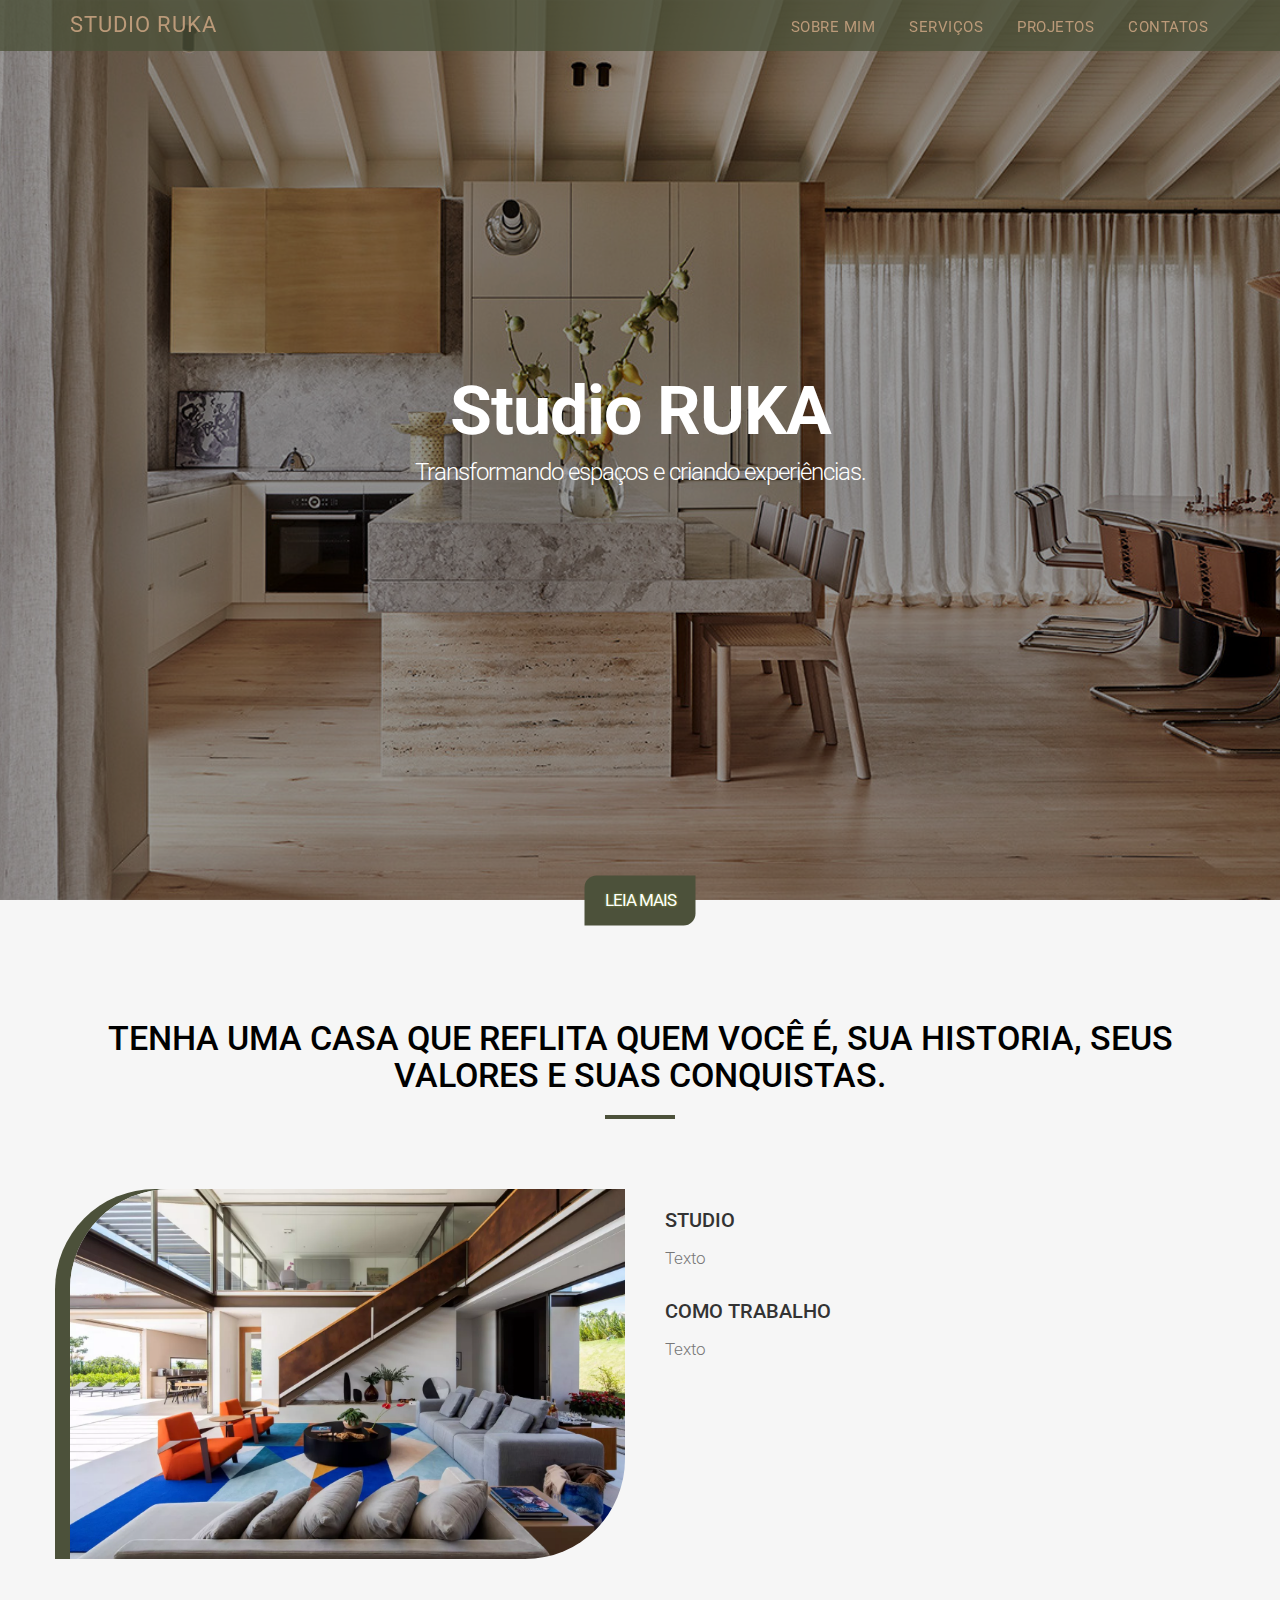
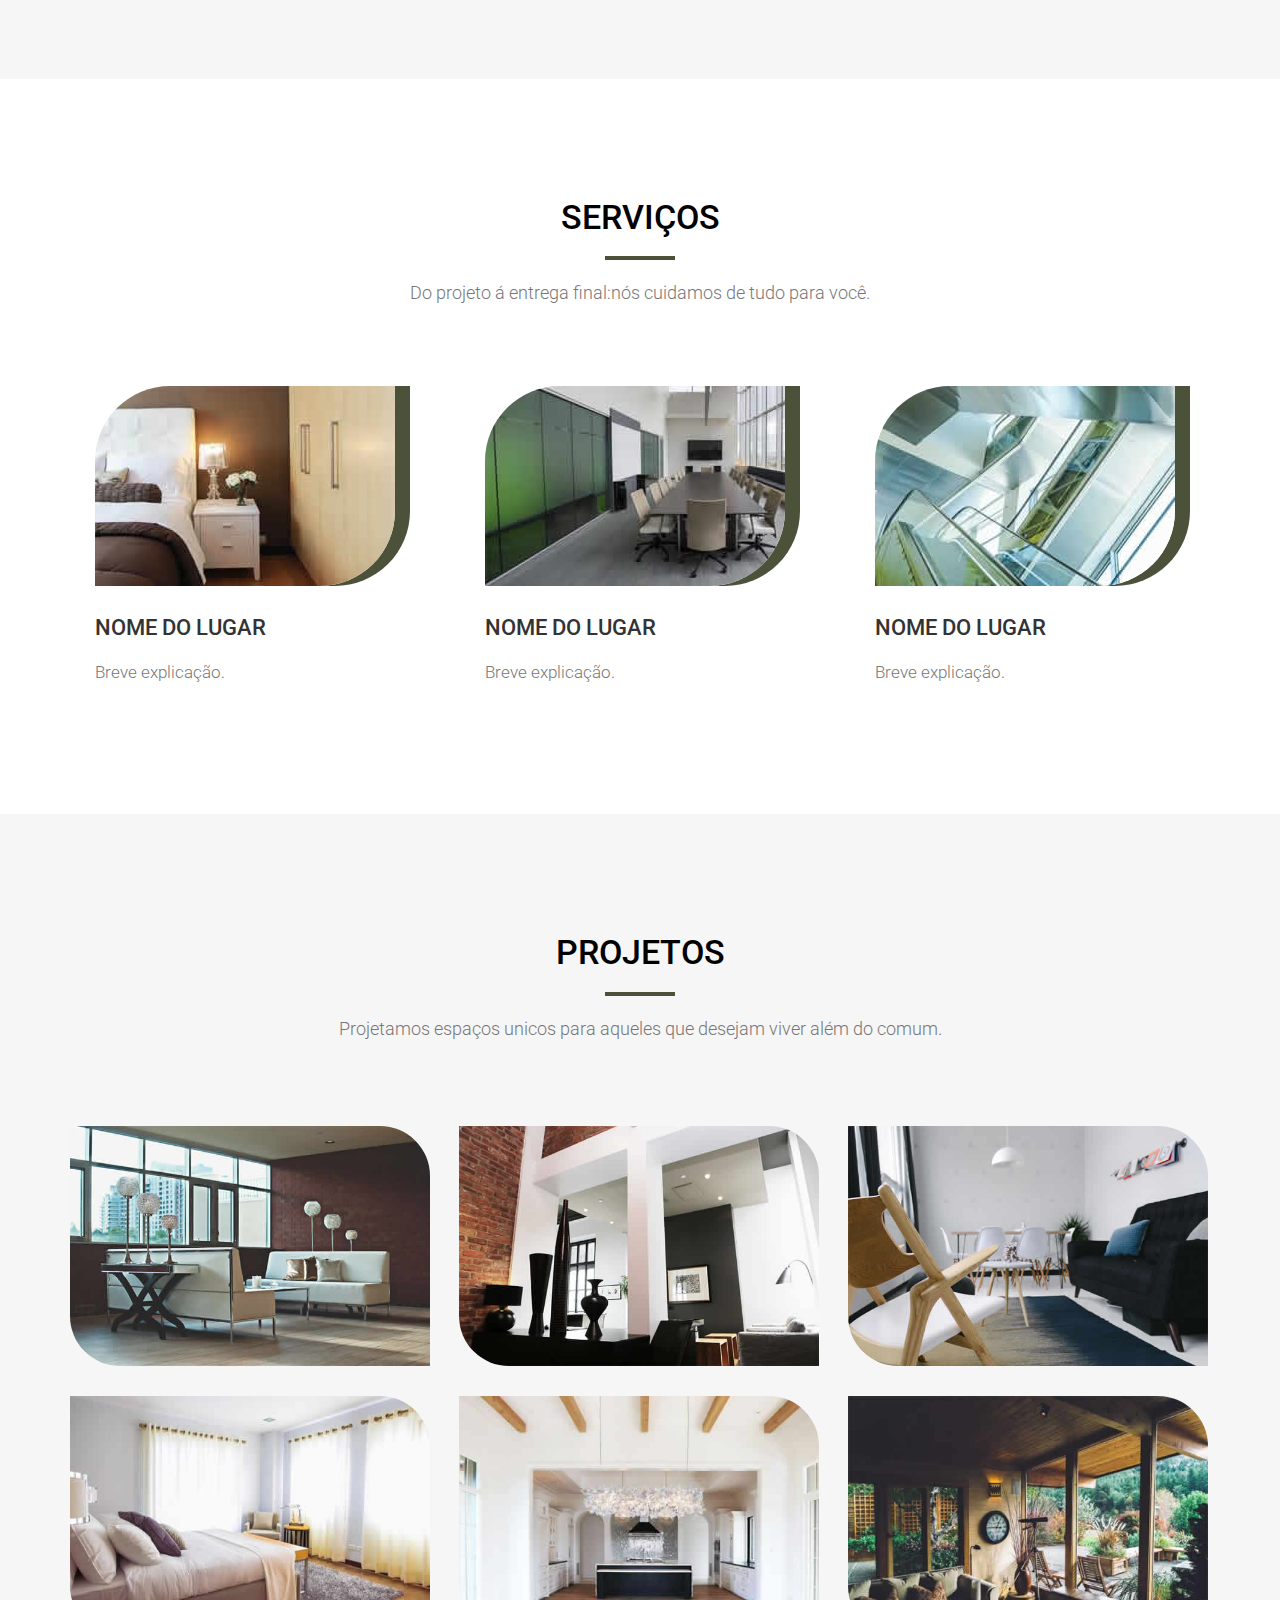
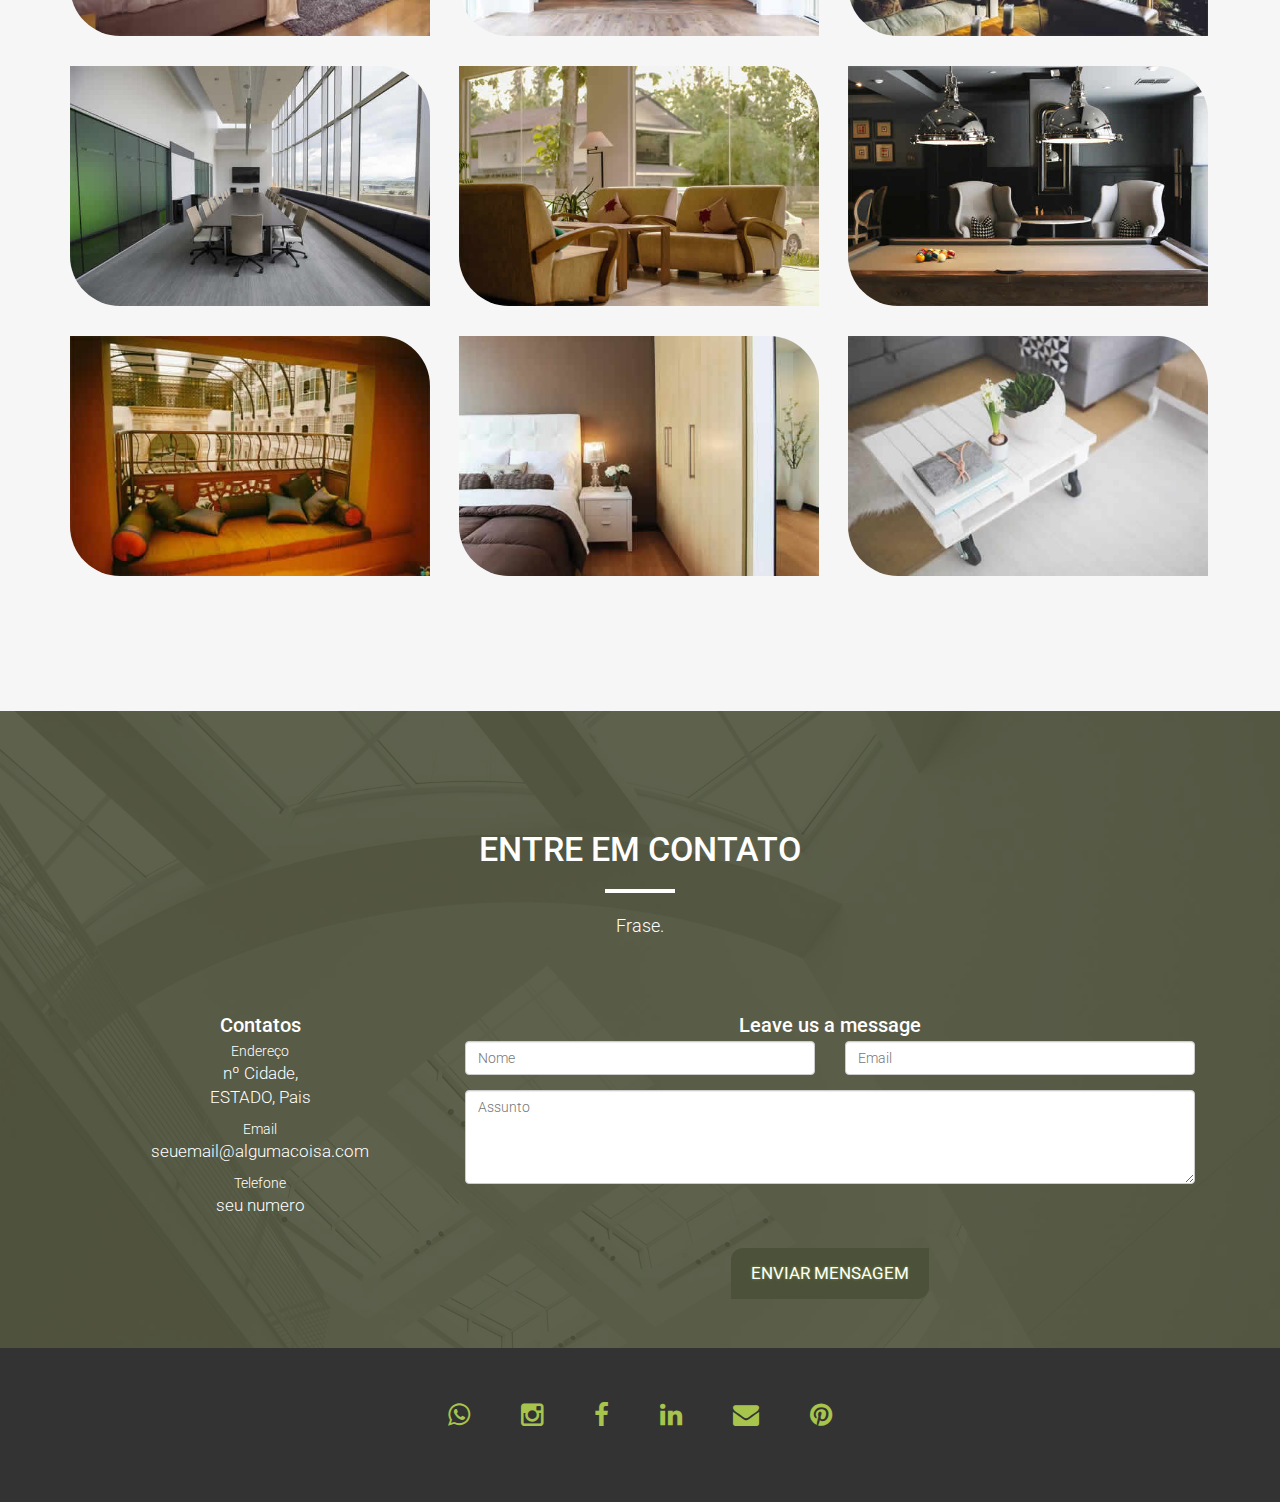
==== index.html @ 588481ca "FIX - Mais texto" ====
<!DOCTYPE html>
<html lang="en">

<head>
	<meta charset="utf-8">
	<meta name="viewport" content="width=device-width, initial-scale=1">
	<title>Studio RUKA</title>
	<meta name="description" content="">
	<meta name="author" content="">

	<!-- Favicons
    ================================================== -->
	<link rel="shortcut icon" href="img/favicon.ico" type="image/x-icon">
	<link rel="apple-touch-icon" href="img/apple-touch-icon.png">
	<link rel="apple-touch-icon" sizes="72x72" href="img/apple-touch-icon-72x72.png">
	<link rel="apple-touch-icon" sizes="114x114" href="img/apple-touch-icon-114x114.png">

	<!-- Bootstrap -->
	<link rel="stylesheet" type="text/css" href="css/bootstrap.css">
	<link rel="stylesheet" type="text/css" href="fonts/font-awesome/css/font-awesome.css">

	<!-- Stylesheet
    ================================================== -->
	<link rel="stylesheet" type="text/css" href="css/style.css">
	<link rel="stylesheet" type="text/css" href="css/nivo-lightbox/nivo-lightbox.css">
	<link rel="stylesheet" type="text/css" href="css/nivo-lightbox/default.css">
	<link href="https://fonts.googleapis.com/css?family=Roboto:300,400,500,700,900" rel="stylesheet">

	<!-- HTML5 shim and Respond.js for IE8 support of HTML5 elements and media queries -->
	<!-- WARNING: Respond.js doesn't work if you view the page via file:// -->
	<!--[if lt IE 9]>
      <script src="https://oss.maxcdn.com/html5shiv/3.7.2/html5shiv.min.js"></script>
      <script src="https://oss.maxcdn.com/respond/1.4.2/respond.min.js"></script>
    <![endif]-->
</head>

<body id="page-top" data-spy="scroll" data-target=".navbar-fixed-top">
	<nav id="menu" class="navbar navbar-default navbar-fixed-top">
		<div class="container">
			<div class="navbar-header">
				<button type="button" class="navbar-toggle collapsed" data-toggle="collapse"
					data-target="#bs-example-navbar-collapse-1"> <span class="sr-only">Toggle navigation</span> <span
						class="icon-bar"></span> <span class="icon-bar"></span> <span class="icon-bar"></span> </button>
				<a class="navbar-brand page-scroll" href="#page-top">Studio RUKA</a>
			</div>
			<div class="collapse navbar-collapse" id="bs-example-navbar-collapse-1">
				<ul class="nav navbar-nav navbar-right">
					<li><a href="#about" class="page-scroll">Sobre mim</a></li>
					<li><a href="#services" class="page-scroll">Serviços</a></li>
					<li><a href="#portfolio" class="page-scroll">Projetos</a></li>
					<li><a href="#team" class="page-scroll">Contatos</a></li>
				</ul>
			</div>
		</div>
	</nav>

	<a href="#" class="back-to-top" id="backToTop">
		<i class="fa fa-arrow-up"></i> <!-- Ícone da seta -->
	</a>

	<!-- Header -->
	<header id="header">
		<div class="intro">
			<div class="overlay">
				<div class="container">
					<div class="row">
						<div class="intro-text">
							<h1><strong>Studio RUKA</strong>
								<p>Transformando espaços e criando experiências.</p>
								<a href="#about" class="btn btn-custom btn-lg page-scroll">Leia mais</a>
						</div>
					</div>
				</div>
			</div>
		</div>
	</header>
	<!-- About Section -->
	<div id="about">
		<div class="container">
			<div class="section-title text-center center">
				<h2>Tenha uma casa que reflita quem você é,
					sua historia, seus valores e suas conquistas.
				</h2>
				<hr>
			</div>
			<div class="row">
				<div class="col-xs-12 col-md-6 text-center"> <img src="img/about.jpg" class="img-responsive" alt="">
				</div>
				<div class="col-xs-12 col-md-6">
					<div class="about-text">
						<h3>Studio</h3>
						<p>Texto</p>
						<h3>Como trabalho</h3>
						<p>Texto</p>
					</div>
				</div>
			</div>
		</div>
	</div>
	<!-- Services Section -->
	<div id="services">
		<div class="container">
			<div class="col-md-10 col-md-offset-1 section-title text-center">
				<h2>Serviços</h2>
				<hr>
				<p>Do projeto á entrega final:nós cuidamos de tudo para você.</p>
			</div>
			<div class="row">
				<div class="col-xs-12 col-sm-4 service"> <img src="img/residential-design.jpg" class="img-responsive"
						alt="Project Title">
					<h3>Nome do Lugar</h3>
					<p>Breve explicação.</p>
				</div>
				<div class="col-xs-12 col-sm-4 service"> <img src="img/office-design.jpg" class="img-responsive"
						alt="Project Title">
					<h3>Nome do Lugar</h3>
					<p>Breve explicação.</p>
				</div>
				<div class="col-xs-12 col-sm-4 service"> <img src="img/commercial-design.jpg" class="img-responsive"
						alt="Project Title">
					<h3>Nome do Lugar</h3>
					<p>Breve explicação.</p>
				</div>
			</div>
		</div>
	</div>
	<!-- Portfolio Section -->
	<div id="portfolio">
		<div class="container">
			<div class="section-title text-center center">
				<h2>Projetos</h2>
				<hr>
				<p>Projetamos espaços unicos para aqueles que desejam viver além do comum.</p>
			</div>
			<div class="row">
				<div class="portfolio-items">
					<div class="col-sm-6 col-md-4 col-lg-4 residential">
						<div class="portfolio-item">
							<div class="hover-bg"> <a href="img/portfolio/01-large.jpg" title="Projeto Title"
									data-lightbox-gallery="gallery1">
									<div class="hover-text">
										<h4>Projeto Nome</h4>
									</div>
									<img src="img/portfolio/01-small.jpg" class="img-responsive" alt="Projeto Title">
								</a> </div>
						</div>
					</div>
					<div class="col-sm-6 col-md-4 col-lg-4 commercial">
						<div class="portfolio-item">
							<div class="hover-bg"> <a href="img/portfolio/02-large.jpg" title="Projeto Title"
									data-lightbox-gallery="gallery1">
									<div class="hover-text">
										<h4>Projeto Nome</h4>
									</div>
									<img src="img/portfolio/02-small.jpg" class="img-responsive" alt="Projeto Title">
								</a> </div>
						</div>
					</div>
					<div class="col-sm-6 col-md-4 col-lg-4 residential">
						<div class="portfolio-item">
							<div class="hover-bg"> <a href="img/portfolio/03-large.jpg" title="Projeto Title"
									data-lightbox-gallery="gallery1">
									<div class="hover-text">
										<h4>Projeto Nome</h4>
									</div>
									<img src="img/portfolio/03-small.jpg" class="img-responsive" alt="Projeto Title">
								</a> </div>
						</div>
					</div>
					<div class="col-sm-6 col-md-4 col-lg-4 residential">
						<div class="portfolio-item">
							<div class="hover-bg"> <a href="img/portfolio/04-large.jpg" title="Projeto Title"
									data-lightbox-gallery="gallery1">
									<div class="hover-text">
										<h4>Projeto Nome</h4>
									</div>
									<img src="img/portfolio/04-small.jpg" class="img-responsive" alt="Projeto Title">
								</a> </div>
						</div>
					</div>
					<div class="col-sm-6 col-md-4 col-lg-4 commercial">
						<div class="portfolio-item">
							<div class="hover-bg"> <a href="img/portfolio/05-large.jpg" title="Projeto Title"
									data-lightbox-gallery="gallery1">
									<div class="hover-text">
										<h4>Projeto Nome</h4>
									</div>
									<img src="img/portfolio/05-small.jpg" class="img-responsive" alt="Projeto Title">
								</a> </div>
						</div>
					</div>
					<div class="col-sm-6 col-md-4 col-lg-4 office">
						<div class="portfolio-item">
							<div class="hover-bg"> <a href="img/portfolio/06-large.jpg" title="Projeto Title"
									data-lightbox-gallery="gallery1">
									<div class="hover-text">
										<h4>Projeto Nome</h4>
									</div>
									<img src="img/portfolio/06-small.jpg" class="img-responsive" alt="Projeto Title">
								</a> </div>
						</div>
					</div>
					<div class="col-sm-6 col-md-4 col-lg-4 office">
						<div class="portfolio-item">
							<div class="hover-bg"> <a href="img/portfolio/07-large.jpg" title="Projeto Title"
									data-lightbox-gallery="gallery1">
									<div class="hover-text">
										<h4>Projeto Nome</h4>
									</div>
									<img src="img/portfolio/07-small.jpg" class="img-responsive" alt="Projeto Title">
								</a> </div>
						</div>
					</div>
					<div class="col-sm-6 col-md-4 col-lg-4 residential">
						<div class="portfolio-item">
							<div class="hover-bg"> <a href="img/portfolio/08-large.jpg" title="Projeto Title"
									data-lightbox-gallery="gallery1">
									<div class="hover-text">
										<h4>Projeto Nome</h4>
									</div>
									<img src="img/portfolio/08-small.jpg" class="img-responsive" alt="Projeto Title">
								</a> </div>
						</div>
					</div>
					<div class="col-sm-6 col-md-4 col-lg-4 commercial">
						<div class="portfolio-item">
							<div class="hover-bg"> <a href="img/portfolio/09-large.jpg" title="Projeto Title"
									data-lightbox-gallery="gallery1">
									<div class="hover-text">
										<h4>Projeto Nome</h4>
									</div>
									<img src="img/portfolio/09-small.jpg" class="img-responsive" alt="Projeto Title">
								</a> </div>
						</div>
					</div>
					<div class="col-sm-6 col-md-4 col-lg-4 office">
						<div class="portfolio-item">
							<div class="hover-bg"> <a href="img/portfolio/10-large.jpg" title="Projeto Title"
									data-lightbox-gallery="gallery1">
									<div class="hover-text">
										<h4>Projeto Nome</h4>
									</div>
									<img src="img/portfolio/10-small.jpg" class="img-responsive" alt="Projeto Title">
								</a> </div>
						</div>
					</div>
					<div class="col-sm-6 col-md-4 col-lg-4 office">
						<div class="portfolio-item">
							<div class="hover-bg"> <a href="img/portfolio/11-large.jpg" title="Projeto Title"
									data-lightbox-gallery="gallery1">
									<div class="hover-text">
										<h4>Projeto Nome</h4>
									</div>
									<img src="img/portfolio/11-small.jpg" class="img-responsive" alt="Projeto Title">
								</a> </div>
						</div>
					</div>
					<div class="col-sm-6 col-md-4 col-lg-4 residential">
						<div class="portfolio-item">
							<div class="hover-bg"> <a href="img/portfolio/12-large.jpg" title="Projeto Title"
									data-lightbox-gallery="gallery1">
									<div class="hover-text">
										<h4>Projeto Nome</h4>
									</div>
									<img src="img/portfolio/12-small.jpg" class="img-responsive" alt="Projeto Title">
								</a> </div>
						</div>
					</div>
				</div>
			</div>
		</div>
	</div>

	<!-- Contatos -->
	<div id="team" class="text-center">
		<div class="overlay">
			<div class="container">
				<div class="section-title text-center">
					<h2>Entre em Contato</h2>
					<hr>
					<p>Frase.</p>
				</div>
				<div class="col-md-4">
					<h3>Contatos</h3>
					<div class="contact-item"> <span>Endereço</span>
						<p>nº Cidade,<br>
							ESTADO, Pais</p>
					</div>
					<div class="contact-item"> <span>Email</span>
						<p>seuemail@algumacoisa.com</p>
					</div>
					<div class="contact-item"> <span>Telefone</span>
						<p> seu numero </p>
					</div>
				</div>
				<div class="col-md-8">
					<h3>Leave us a message</h3>
					<form name="sentMessage" id="contactForm" novalidate>
						<div class="row">
							<div class="col-md-6">
								<div class="form-group">
									<input type="text" id="name" class="form-control" placeholder="Nome"
										required="required">
									<p class="help-block text-danger"></p>
								</div>
							</div>
							<div class="col-md-6">
								<div class="form-group">
									<input type="email" id="email" class="form-control" placeholder="Email"
										required="required">
									<p class="help-block text-danger"></p>
								</div>
							</div>
						</div>
						<div class="form-group">
							<textarea name="message" id="message" class="form-control" rows="4" placeholder="Assunto"
								required></textarea>
							<p class="help-block text-danger"></p>
						</div>
						<div id="success"></div>
						<button type="submit" class="btn btn-custom2 btn-lg">Enviar Mensagem</button>
					</form>
				</div>
			</div>
		</div>
	</div>
	<div id="footer">
		<div class="container text-center">
			<div class="social">
				<ul>
					<li><a href="#"><i class="fa fa-whatsapp"></i></a></li>
					<li><a href="#"><i class="fa fa-instagram"></i></a></li>
					<li><a href="#"><i class="fa fa-facebook"></i></a></li>
					<li><a href="#"><i class="fa fa-linkedin"></i></a></li>
					<li><a href="#"><i class="fa fa-envelope"></i></a></li>
					<li><a href="#"><i class="fa fa-pinterest"></i></a></li>
				</ul>
			</div>
		</div>
	</div>
	<script type="text/javascript" src="js/jquery.1.11.1.js"></script>
	<script type="text/javascript" src="js/bootstrap.js"></script>
	<script type="text/javascript" src="js/SmoothScroll.js"></script>
	<script type="text/javascript" src="js/nivo-lightbox.js"></script>
	<script type="text/javascript" src="js/jquery.isotope.js"></script>
	<script type="text/javascript" src="js/jqBootstrapValidation.js"></script>
	<script type="text/javascript" src="js/contact_me.js"></script>
	<script type="text/javascript" src="js/main.js"></script>
</body>

</html>
---- css/style.css ----
body,
html {
	font-family: 'Roboto', sans-serif;
	text-rendering: optimizeLegibility !important;
	-webkit-font-smoothing: antialiased !important;
	color: #777;
	font-weight: 300;
	width: 100% !important;
	height: 100% !important;
}

h2 {
	margin: 0 0 20px 0;
	font-weight: 500;
	font-size: 34px;
	color: #000000;
	text-transform: uppercase;
}

h3 {
	font-size: 22px;
	font-weight: 500;
	color: #333;
}

h4 {
	font-size: 24px;
	text-transform: uppercase;
	font-weight: 400;
	color: #333;
}

h5 {
	text-transform: uppercase;
	font-weight: 700;
	line-height: 20px;
}

p {
	font-size: 17px;
}

p.intro {
	margin: 12px 0 0;
	line-height: 24px;
}

a {
	color: #333;
	font-weight: 400;
}

a:hover,
a:focus {
	text-decoration: none;
	color: #222;
}

ul,
ol {
	list-style: none;
}

.clearfix:after {
	visibility: hidden;
	display: block;
	font-size: 0;
	content: " ";
	clear: both;
	height: 0;
}

.clearfix {
	display: inline-block;
}

* html .clearfix {
	height: 1%;
}

.clearfix {
	display: block;
}

ul,
ol {
	padding: 0;
	webkit-padding: 0;
	moz-padding: 0;
}

hr {
	height: 4px;
	width: 70px;
	text-align: center;
	position: relative;
	background: #4c513a;
	margin: 0 auto;
	margin-bottom: 20px;
	border: 0;
}

/* Seta de voltar para inicio */
/* Estilo */
.back-to-top {
	position: fixed;
	bottom: 20px;
	right: 20px;
	display: none;
	background-color: #4c513a;
	color: white;
	padding: 10px;
	border-radius: 50%;
	text-align: center;
	font-size: 24px;
	cursor: pointer;
	box-shadow: 0 4px 6px rgba(0, 0, 0, 0.1);
	z-index: 9999;
}

/* Exibir a cor */
.back-to-top:hover {
	background-color: #94ae44;
}

/* Exibir quando o usuário rolar a página */
.back-to-top.show {
	display: block;
}

/* Menu */
#menu {
	background-color: #fff;
	z-index: 1000;
}

#menu.navbar-default {
	background-color: rgba(76, 81, 58, 0.8);
	border-color: rgba(231, 231, 231, 0);
}

#menu a.navbar-brand {
	font-size: 22px;
	color: #bb9a79;
	font-weight: 400;
	text-transform: uppercase;
	letter-spacing: 1px;
}

#menu.navbar-default .navbar-nav>li>a {
	text-transform: uppercase;
	color: #bb9a79;
	font-weight: 400;
	font-size: 15px;
	padding: 5px 0;
	border: 2px solid transparent;
	letter-spacing: 0.5px;
	margin: 10px 15px 0 15px;
}

#menu.navbar-default .navbar-nav>li>a:hover {
	color: #f5ecdb;
}

/* Barra quando está fora do menu */
.on {
	background-color: rgba(76, 81, 58, 0.8) !important;
	padding: 0 !important;
	padding: 10px 0 !important;
}

.navbar-default .navbar-nav>.active>a,
.navbar-default .navbar-nav>.active>a:hover,
.navbar-default .navbar-nav>.active>a:focus {
	color: #eee !important;
	background-color: transparent;
}

.navbar-toggle {
	border-radius: 0;
}

.navbar-default .navbar-toggle:hover,
.navbar-default .navbar-toggle:focus {
	background-color: #a7c44c;
	border-color: #a7c44c;
}

.navbar-default .navbar-toggle:hover>.icon-bar {
	background-color: #FFF;
}

.section-title {
	margin-bottom: 70px;
}

.section-title p {
	font-size: 18px;
}

/* Botões */
/* Estilo / Posição */
.btn-custom {
	text-transform: uppercase;
	color: #fff;
	text-shadow: 0 0 3px #859c3c;
	background-color: #4c513a;
	border: 0;
	padding: 14px 20px;
	margin: 0;
	font-size: 17px;
	border-radius: 12px 0 12px 0;
	transition: all 0.5s;
	position: absolute;
	bottom: -400px;
	left: 50%;
	transform: translateX(-50%);
}

/* Crescer ao passar mouse em cima */
.btn-custom:hover,
.btn-custom:focus,
.btn-custom.focus,
.btn-custom:active,
.btn-custom.active {
	color: rgba(255, 255, 255, 0.8);
	background-color: #94ae44;
	transform: translateX(-50%) scale(1.1);
}

@media (max-width: 768px) {
    .btn-custom {
        position: fixed; /* Muda de absolute para fixed */
        bottom: -120px; /* Ajuste para ficar acima do rodapé ou do header */
        left: 50%;
        transform: translateX(-50%);
        font-size: 14px; /* Tamanho da fonte menor em dispositivos móveis */
        padding: 12px 18px; /* Ajuste no padding */
    }
}

/* Estilo / Posição */
.btn-custom2 {
	text-transform: uppercase;
	color: #fff;
	text-shadow: 0 0 3px #859c3c;
	background-color: #4c513a;
	border: 0;
	padding: 14px 20px;
	margin: 0;
	font-size: 17px;
	border-radius: 12px 0 12px 0;
	transition: all 0.5s;
	position: absolute;
	left: 50%;
	bottom: -100px;
	transform: translateX(-50%);
}

/* Crescer ao passar mouse em cima */
.btn-custom2:hover,
.btn-custom2:focus,
.btn-custom2.focus,
.btn-custom2:active,
.btn-custom2.active {
	color: #859c3c;
	background-color: #ffff;
	transform: translateX(-50%) scale(1.1);
}

.btn:active,
.btn.active {
	background-image: none;
	outline: 0;
	-webkit-box-shadow: none;
	box-shadow: none;
}

a:focus,
.btn:focus,
.btn:active:focus,
.btn.active:focus,
.btn.focus,
.btn:active.focus,
.btn.active.focus {
	outline: none;
	outline-offset: none;
}

/* Header Section */
.intro {
	display: table;
	width: 100%;
	height: 100vh;
	padding: 0;
	background: url(../img/intro-bg.jpg) no-repeat center bottom;
	background-color: #e5e5e5;
	-webkit-background-size: cover;
	-moz-background-size: cover;
	background-size: cover;
	-o-background-size: cover;
	position: relative;
}

.intro .overlay {
	background: rgba(0, 0, 0, 0.40);
	position: absolute;
	top: 0;
	left: 0;
	width: 100%;
	height: 100%;
}

.intro-text {
	display: flex;
	flex-direction: column;
	justify-content: center;
	align-items: center;
	text-align: center;
	position: absolute;
	top: 50%;
	left: 50%;
	transform: translate(-50%, -50%);
	width: 100%;
}

.intro h1 {
	color: #fff;
	font-size: 68px;
	font-weight: 400;
	margin: 0;
	letter-spacing: -1px;
}

.intro span {
	color: #4c513a;
	font-weight: 600;
}

.intro p {
	color: #fff;
	font-size: 24px;
	font-weight: 300;
	margin-top: 10px;
	margin-bottom: 40px;
}

/* Sobre Mim */
#about {
	padding: 120px 0;
	background: #f6f6f6;
}

#about h3 {
	font-size: 20px;
	text-transform: uppercase;
}

#about .about-text {
	margin-left: 10px;
	margin-top: 20px;
}

#about img {
	display: inline-block;
	border-radius: 100px 0 100px 0;
	box-shadow: -15px 0 #4c513a;
}

#about p {
	line-height: 24px;
	margin: 15px 0 30px;
}

/* Serviços */
#services {
	padding: 120px 0;
}

#services .service {
	padding-left: 40px;
}

#services img {
	width: 300px;
	border-radius: 75px 0 75px 0;
	box-shadow: 15px 0 #4c513a;
}

#services h3 {
	padding: 10px 0;
	text-transform: uppercase;
}

/* Portifolio */
#portfolio {
	padding: 120px 0;
	background: #f6f6f6;
}

.categories {
	padding-bottom: 40px;
	text-align: center;
}

ul.cat li {
	display: inline-block;
}

ol.type li {
	display: inline-block;
	margin-left: 20px;
}

ol.type li a {
	color: #a7c44c;
	font-weight: 400;
	font-size: 15px;
	padding: 10px 20px;
	border: 2px solid #a7c44c;
	border-radius: 10px 0 10px 0;
	text-transform: uppercase;
	letter-spacing: 0.5px;
}

ol.type li a.active {
	background: #a7c44c;
	color: #fff;
}

ol.type li a:hover {
	background: #a7c44c;
	color: #fff;
}

.isotope-item {
	z-index: 2
}

.isotope-hidden.isotope-item {
	z-index: 1
}

.isotope,
.isotope .isotope-item {
	-webkit-transition-duration: 0.8s;
	-moz-transition-duration: 0.8s;
	transition-duration: 0.8s;
}

.isotope-item {
	margin-right: -1px;
	-webkit-backface-visibility: hidden;
	backface-visibility: hidden;
}

.isotope {
	-webkit-backface-visibility: hidden;
	backface-visibility: hidden;
	-webkit-transition-property: height, width;
	-moz-transition-property: height, width;
	transition-property: height, width;
}

.isotope .isotope-item {
	-webkit-backface-visibility: hidden;
	backface-visibility: hidden;
	-webkit-transition-property: -webkit-transform, opacity;
	-moz-transition-property: -moz-transform, opacity;
	transition-property: transform, opacity;
}

.portfolio-item {
	margin: 15px 0;
}

.portfolio-item .hover-bg {
	overflow: hidden;
	position: relative;
}

.portfolio-item img {
	border-radius: 0 50px 0 50px;
}

.hover-bg .hover-text {
	position: absolute;
	text-align: center;
	margin: 0 auto;
	color: #333;
	background: rgba(255, 255, 255, 0.75);
	padding: 30% 0 0 0;
	height: 100%;
	width: 100%;
	opacity: 0;
	transition: all 0.5s;
	border-radius: 0 50px 0 50px;
}

.hover-bg .hover-text>h4 {
	opacity: 0;
	color: #333;
	-webkit-transform: translateY(100%);
	transform: translateY(100%);
	transition: all 0.3s;
	font-size: 18px;
	font-weight: 400;
}

.hover-bg:hover .hover-text>h4 {
	opacity: 1;
	-webkit-backface-visibility: hidden;
	-webkit-transform: translateY(0);
	transform: translateY(0);
}

.hover-bg:hover .hover-text {
	opacity: 1;
}

/* Time */
#team {
	color: #fff;
	background: #a7c44c url(../img/team-bg.jpg) center top no-repeat;
	background-size: cover;
}

#team .overlay {
	padding: 120px 0;
	background: rgba(76, 81, 58, 0.9)
}

#team h2,
#team p {
	color: #fff;
}

#team hr {
	background: #fff;
}

#team h3 {
	color: #fff;
	font-weight: 500;
	font-size: 20px;
	margin: 5px 0;
}

#team .team-img {
	width: 200px;
	height: 200px;
	border-radius: 50px 0 50px 0;
	box-shadow: 15px 0 #96b044;
}

#team .thumbnail {
	background: transparent;
	border: 0;
}

#team .thumbnail .caption {
	padding-top: 10px;
}

#team .thumbnail .caption p {
	color: #fff;
}

/* Contatos */
#contact {
	padding: 120px 0 60px 0;
	background: #F6F6F6;
}

#contact form {
	padding: 30px 0;
}

#contact h3 {
	text-transform: uppercase;
	font-size: 20px;
	font-weight: 400;
	color: #555;
}

#contact .text-danger {
	color: #cc0033;
	text-align: left;
}

label {
	font-size: 12px;
	font-weight: 400;
	font-family: 'Open Sans', sans-serif;
	float: left;
}

#contact .form-control {
	display: block;
	width: 100%;
	padding: 6px 12px;
	font-size: 16px;
	line-height: 1.42857143;
	color: #444;
	background-color: #fff;
	background-image: none;
	border: 1px solid #ddd;
	border-radius: 0;
	-webkit-box-shadow: none;
	box-shadow: none;
	-webkit-transition: none;
	-o-transition: none;
	transition: none;
}

#contact .form-control:focus {
	border-color: #999;
	outline: 0;
	-webkit-box-shadow: transparent;
	box-shadow: transparent;
}

.form-control::-webkit-input-placeholder {
	color: #777;
}

.form-control:-moz-placeholder {
	color: #777;
}

.form-control::-moz-placeholder {
	color: #777;
}

.form-control:-ms-input-placeholder {
	color: #777;
}

#contact .contact-item {
	margin: 20px 0 40px 0;
}

#contact .contact-item span {
	font-weight: 400;
	color: #aaa;
	text-transform: uppercase;
	margin-bottom: 6px;
	display: inline-block;
}

#contact .contact-item p {
	font-size: 16px;
}

/* Redes Sociais */
#footer {
	background: #333;
	padding: 50px 0 20px 0;
}

#footer .social {
	margin-bottom: 50px;
}

#footer .social ul li {
	display: inline-block;
	margin: 0 20px;
}

#footer .social i.fa {
	font-size: 26px;
	padding: 4px;
	color: #a7c44c;
	transition: all 0.3s;
}

#footer .social i.fa:hover {
	color: #eee;
}

#footer p {
	font-size: 15px;
}

#footer a {
	color: #999;
}

#footer a:hover {
	color: #a7c44c;
}
---- css/nivo-lightbox/default.css ----
/*
 * Nivo Lightbox Default Theme v1.0
 * http://dev7studios.com/nivo-lightbox
 *
 * Copyright 2013, Dev7studios
 * Free to use and abuse under the MIT license.
 * http://www.opensource.org/licenses/mit-license.php
 */
 
 .nivo-lightbox-theme-default * {
    -webkit-box-sizing: initial !important;
    -moz-box-sizing: initial !important;
    box-sizing: initial !important;
 }
.nivo-lightbox-theme-default.nivo-lightbox-overlay { 
	background: #666;
	background: rgba(0,0,0,0.6); 
}
.nivo-lightbox-theme-default .nivo-lightbox-content.nivo-lightbox-loading { background: url(loading.gif) no-repeat 50% 50%; }

.nivo-lightbox-theme-default .nivo-lightbox-nav {
	top: 10%;
	width: 8%;
	height: 80%;
	text-indent: -9999px;
	background-repeat: no-repeat;
	background-position: 50% 50%;
	opacity: 0.5;
}
.nivo-lightbox-theme-default .nivo-lightbox-nav:hover { 
	opacity: 1; 
	background-color: transparent;
}
.nivo-lightbox-theme-default .nivo-lightbox-prev { 
	background-image: url(prev.png); 
	border-radius: 0 3px 3px 0;
}
.nivo-lightbox-theme-default .nivo-lightbox-next { 
	background-image: url(next.png); 
	border-radius: 3px 0 0 3px;
}

.nivo-lightbox-theme-default .nivo-lightbox-close {
	display: block;
	background: url(close.png) no-repeat 5px 5px;
	width: 16px;
	height: 16px;
	text-indent: -9999px;
	padding: 5px;
	opacity: 0.5;
}
.nivo-lightbox-theme-default .nivo-lightbox-close:hover { opacity: 1; }

.nivo-lightbox-theme-default .nivo-lightbox-title-wrap { bottom: -7%; }
.nivo-lightbox-theme-default .nivo-lightbox-title {
	font: 14px/20px 'Helvetica Neue', Helvetica, Arial, sans-serif;
	font-style: normal;
	font-weight: normal;
	background: #000;
	color: #fff;
	padding: 7px 15px;
	border-radius: 30px;
}

.nivo-lightbox-theme-default .nivo-lightbox-image img {
	background: #fff;
	-webkit-box-shadow: 0px 1px 1px rgba(0,0,0,0.4);
	   -moz-box-shadow: 0px 1px 1px rgba(0,0,0,0.4);
	        box-shadow: 0px 1px 1px rgba(0,0,0,0.4);
}
.nivo-lightbox-theme-default .nivo-lightbox-ajax,
.nivo-lightbox-theme-default .nivo-lightbox-inline {
	background: #fff;
	padding: 40px;
	-webkit-box-shadow: 0px 1px 1px rgba(0,0,0,0.4);
	   -moz-box-shadow: 0px 1px 1px rgba(0,0,0,0.4);
	        box-shadow: 0px 1px 1px rgba(0,0,0,0.4);
}

@media (-webkit-min-device-pixel-ratio: 1.3),
       (-o-min-device-pixel-ratio: 2.6/2),
       (min--moz-device-pixel-ratio: 1.3),
       (min-device-pixel-ratio: 1.3),
       (min-resolution: 1.3dppx) {

	.nivo-lightbox-theme-default .nivo-lightbox-content.nivo-lightbox-loading { 
		background-image: url(loading@2x.gif); 
		background-size: 32px 32px;
	}
	.nivo-lightbox-theme-default .nivo-lightbox-prev { 
		background-image: url(prev@2x.png); 
		background-size: 48px 48px;
	}
	.nivo-lightbox-theme-default .nivo-lightbox-next { 
		background-image: url(next@2x.png); 
		background-size: 48px 48px;
	}
	.nivo-lightbox-theme-default .nivo-lightbox-close { 
		background-image: url(close@2x.png); 
		background-size: 16px 16px;
	}
	
}
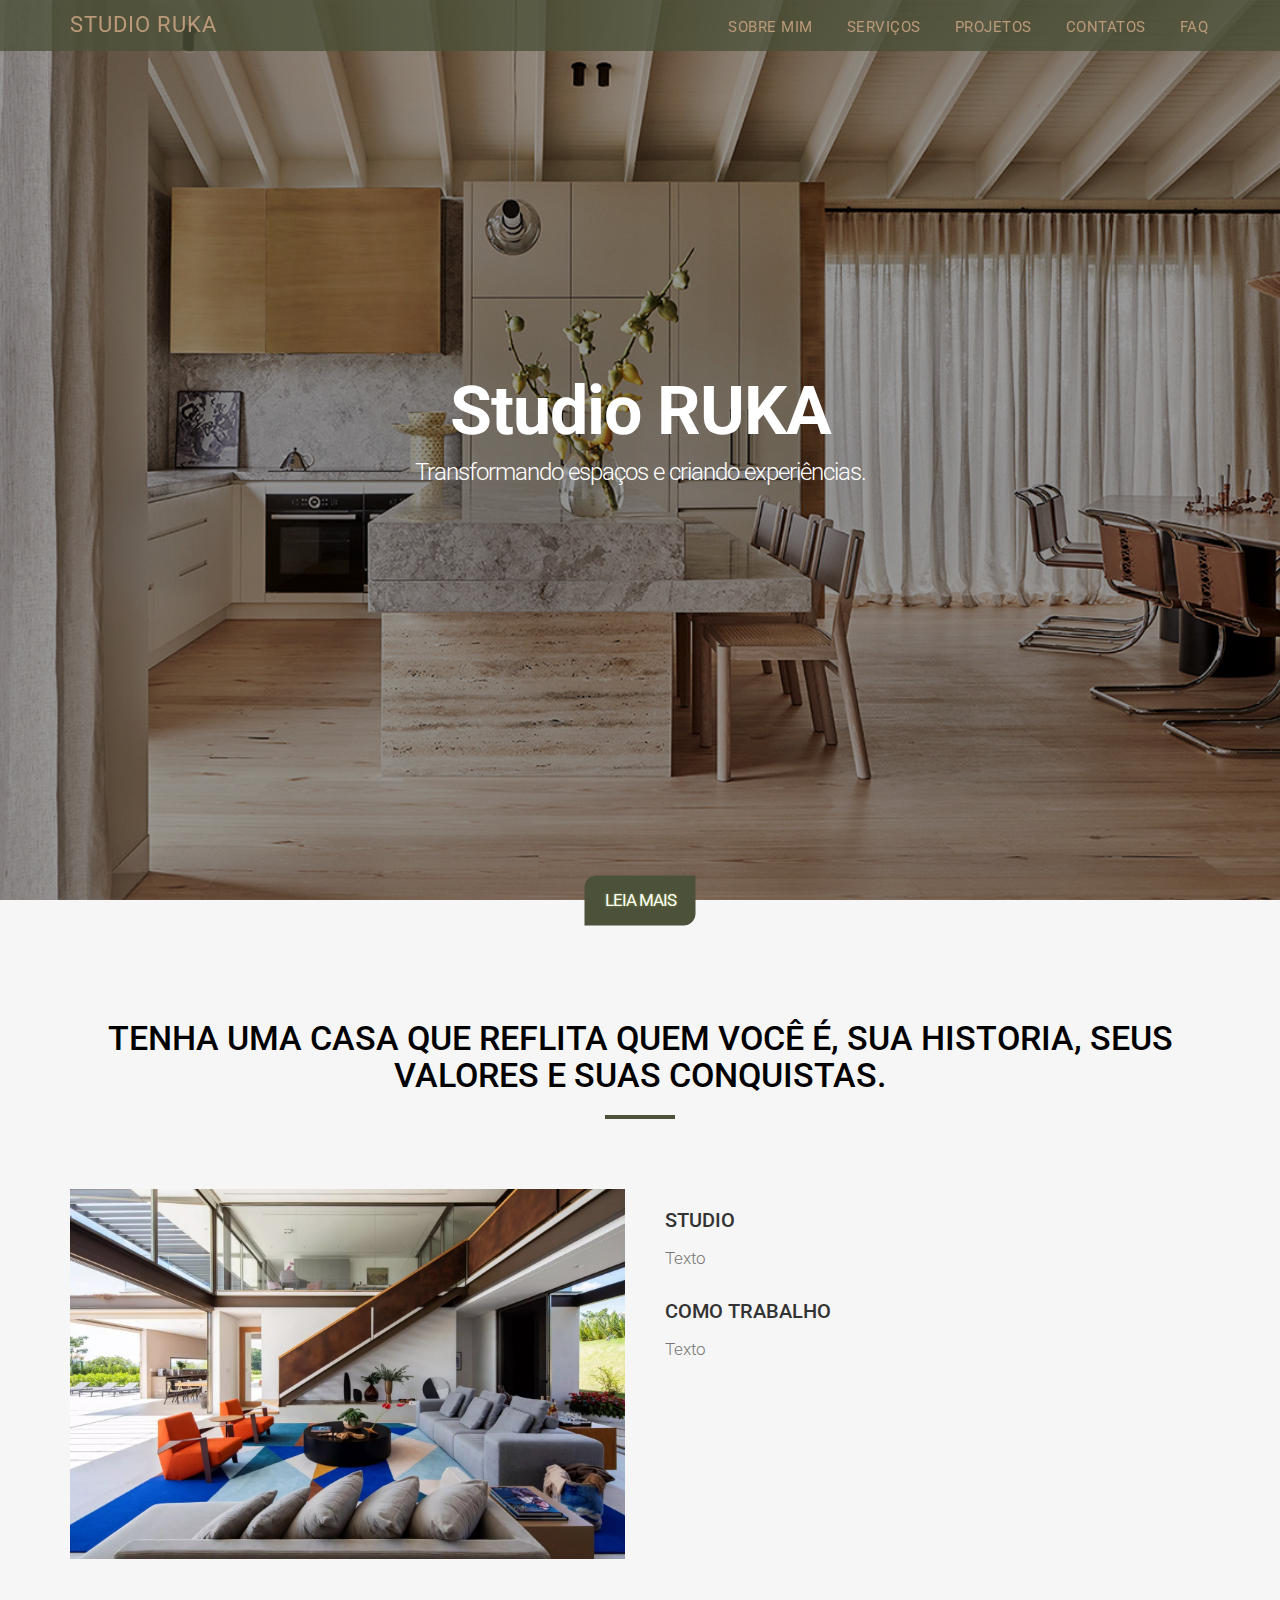
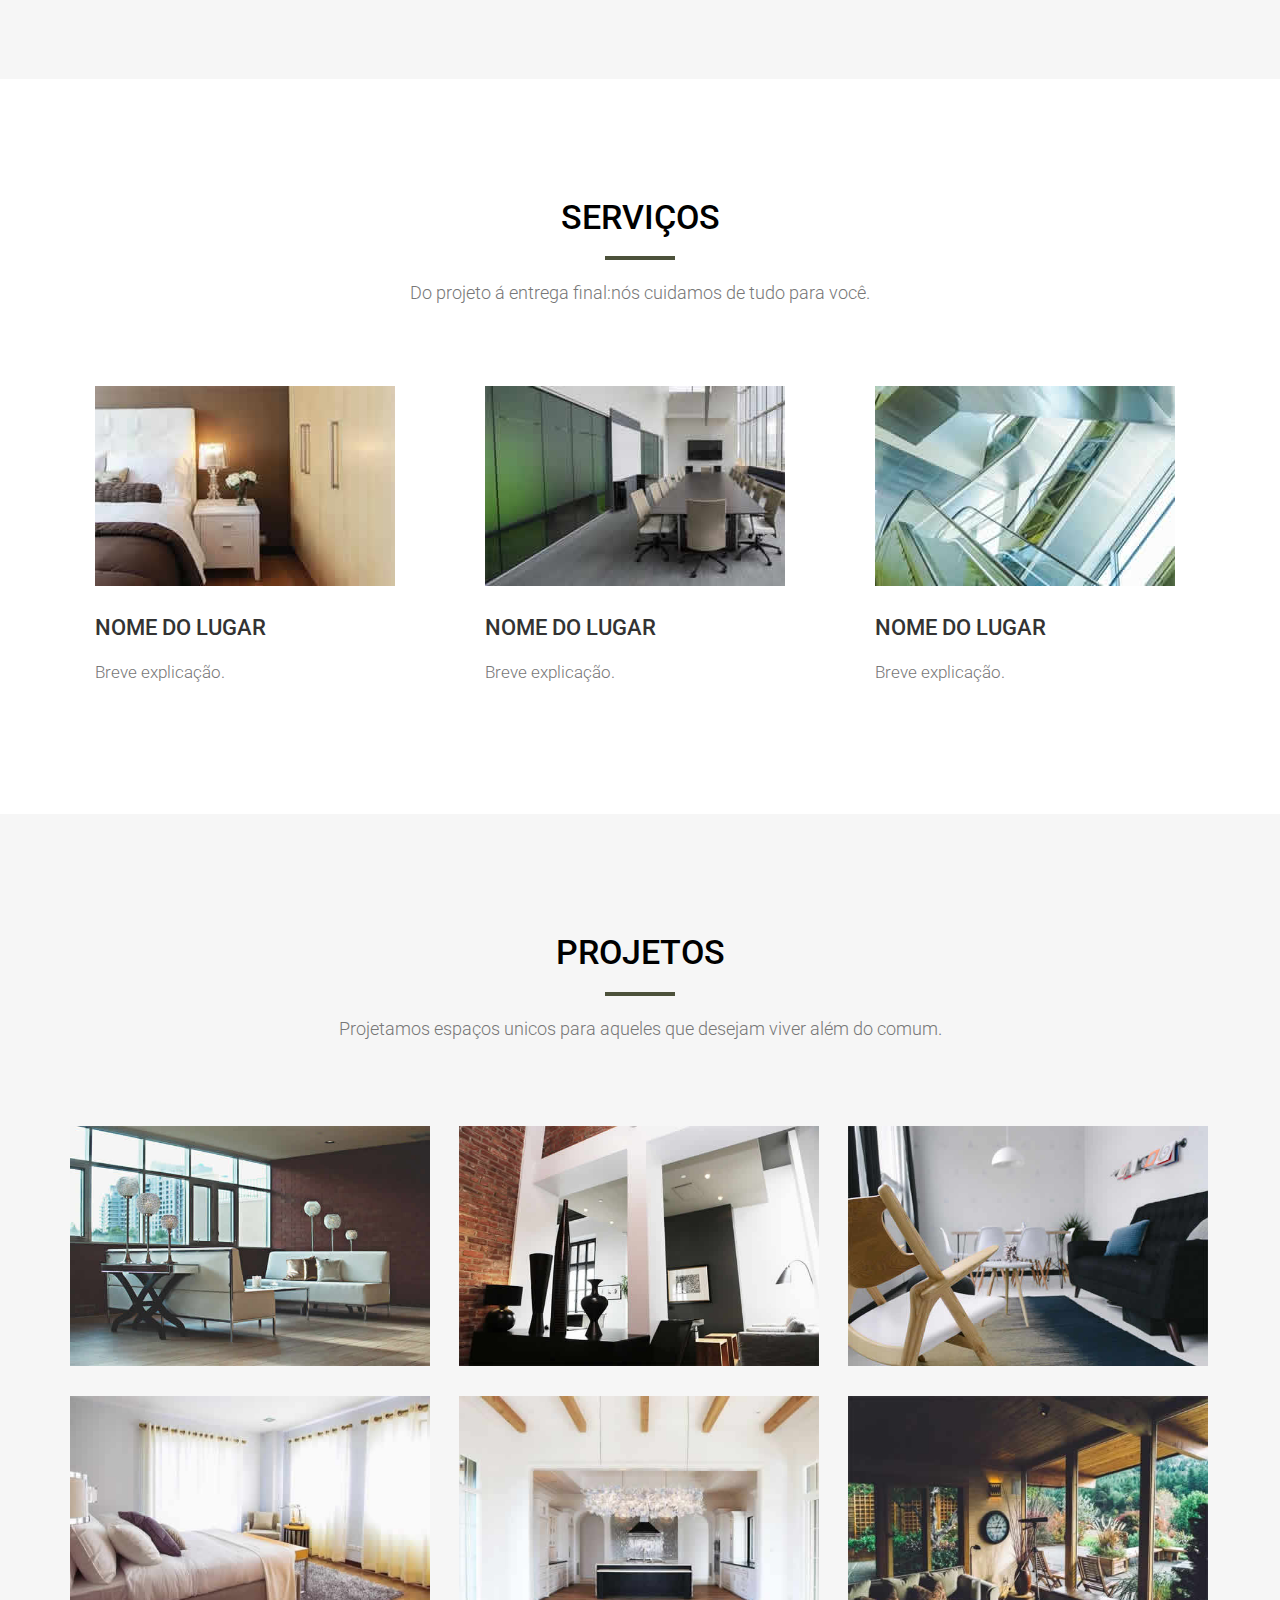
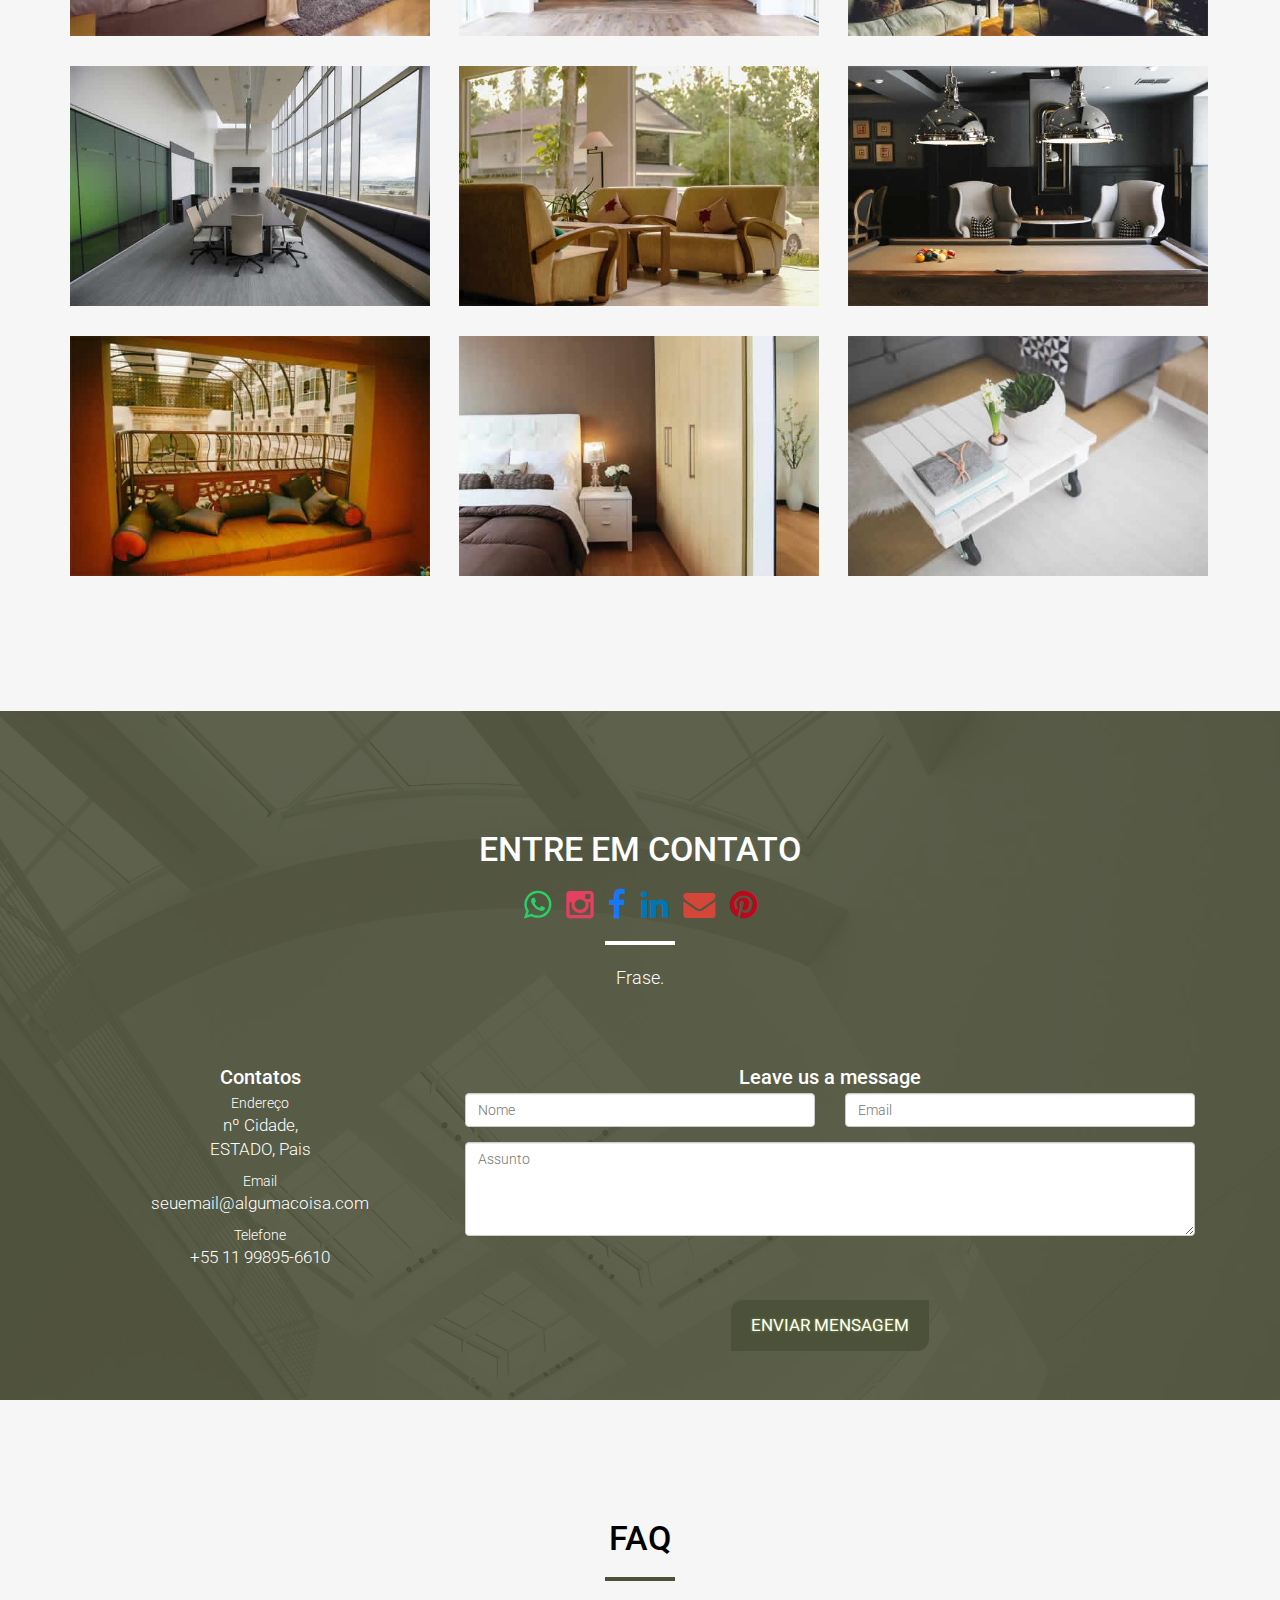
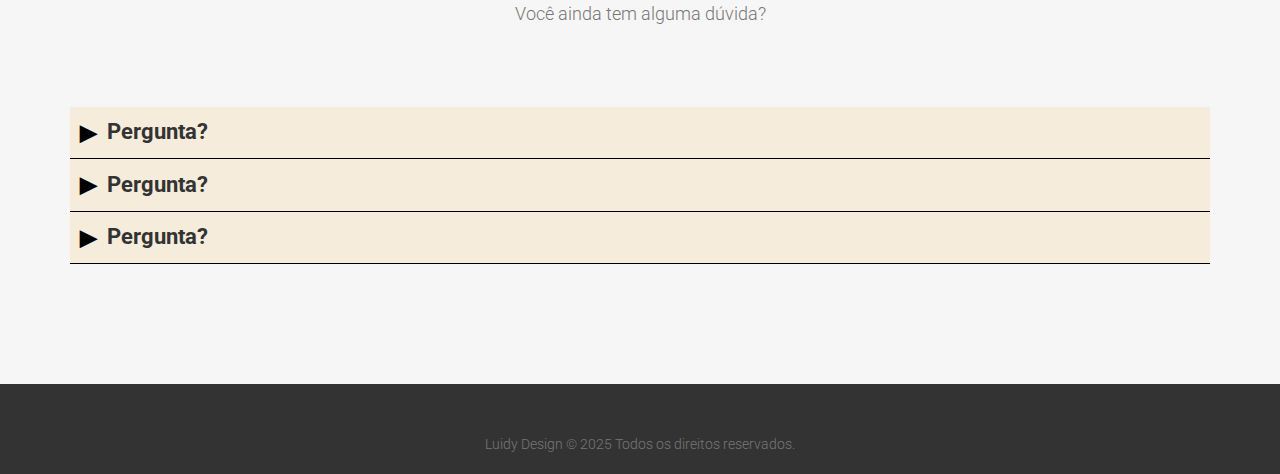
==== commit b3d7de45: "FIX - Estilizações" ====
--- a/index.html
+++ b/index.html
@@ -49,6 +49,7 @@
 					<li><a href="#services" class="page-scroll">Serviços</a></li>
 					<li><a href="#portfolio" class="page-scroll">Projetos</a></li>
 					<li><a href="#team" class="page-scroll">Contatos</a></li>
+					<li><a href="#faq" class="page-scroll">FAQ</a></li>
 				</ul>
 			</div>
 		</div>
@@ -124,6 +125,7 @@
 			</div>
 		</div>
 	</div>
+
 	<!-- Portfolio Section -->
 	<div id="portfolio">
 		<div class="container">
@@ -277,8 +279,22 @@
 			<div class="container">
 				<div class="section-title text-center">
 					<h2>Entre em Contato</h2>
+					<div class="icons">
+						<ul>
+							<li><a href="https://wa.me/5511998956610" target="_blank"><i class="fa fa-whatsapp"></i></a>
+							</li>
+							<li><a href="https://www.instagram.com/studio.ruka/profilecard/?igsh=bmw3anJyNXFkMHJi"
+									target="_blank"><i class="fa fa-instagram"></i></a></li>
+							<li><a href="#"><i class="fa fa-facebook" target="_blank"></i></a></li>
+							<li><a href="#"><i class="fa fa-linkedin" target="_blank"></i></a></li>
+							<li><a href="mailto:seuemail@gmail.com"><i class="fa fa-envelope" target="_blank"></i></a>
+							</li>
+							<li><a href="#"><i class="fa fa-pinterest" target="_blank"></i></a></li>
+						</ul>
+					</div>
 					<hr>
 					<p>Frase.</p>
+
 				</div>
 				<div class="col-md-4">
 					<h3>Contatos</h3>
@@ -290,7 +306,7 @@
 						<p>seuemail@algumacoisa.com</p>
 					</div>
 					<div class="contact-item"> <span>Telefone</span>
-						<p> seu numero </p>
+						<p> +55 11 99895-6610 </p>
 					</div>
 				</div>
 				<div class="col-md-8">
@@ -324,20 +340,56 @@
 			</div>
 		</div>
 	</div>
-	<div id="footer">
-		<div class="container text-center">
-			<div class="social">
-				<ul>
-					<li><a href="#"><i class="fa fa-whatsapp"></i></a></li>
-					<li><a href="#"><i class="fa fa-instagram"></i></a></li>
-					<li><a href="#"><i class="fa fa-facebook"></i></a></li>
-					<li><a href="#"><i class="fa fa-linkedin"></i></a></li>
-					<li><a href="#"><i class="fa fa-envelope"></i></a></li>
-					<li><a href="#"><i class="fa fa-pinterest"></i></a></li>
-				</ul>
-			</div>
-		</div>
-	</div>
+
+	<div id="faq">
+		<div class="container">
+			<div class="col-md-10 col-md-offset-1 section-title text-center">
+				<h2>FAQ</h2>
+				<hr>
+				<p>Você ainda tem alguma dúvida?</p>
+			</div>
+			<table class="faq-table">
+				<tr>
+					<td class="faq-item">
+						<div class="faq-question" onclick="toggleAnswer(1)">
+							<span class="arrow">▶</span>
+							<h3>Pergunta?</h3>
+						</div>
+						<div class="faq-answer" id="answer-1">
+							<p>TEXTO.</p>
+						</div>
+					</td>
+				</tr>
+				<tr>
+					<td class="faq-item">
+						<div class="faq-question" onclick="toggleAnswer(2)">
+							<span class="arrow">▶</span>
+							<h3>Pergunta?</h3>
+						</div>
+						<div class="faq-answer" id="answer-2">
+							<p>TEXTO.</p>
+						</div>
+					</td>
+				</tr>
+				<tr>
+					<td class="faq-item">
+						<div class="faq-question" onclick="toggleAnswer(3)">
+							<span class="arrow">▶</span>
+							<h3>Pergunta?</h3>
+						</div>
+						<div class="faq-answer" id="answer-3">
+							<p>TEXTO.</p>
+						</div>
+					</td>
+				</tr>
+			</table>
+		</div>
+	</div>
+
+	<div id="description" class="text-center">
+		Luidy Design © 2025 Todos os direitos reservados.
+	</div>
+
 	<script type="text/javascript" src="js/jquery.1.11.1.js"></script>
 	<script type="text/javascript" src="js/bootstrap.js"></script>
 	<script type="text/javascript" src="js/SmoothScroll.js"></script>
--- a/css/style.css
+++ b/css/style.css
@@ -229,14 +229,18 @@
 }
 
 @media (max-width: 768px) {
-    .btn-custom {
-        position: fixed; /* Muda de absolute para fixed */
-        bottom: -120px; /* Ajuste para ficar acima do rodapé ou do header */
-        left: 50%;
-        transform: translateX(-50%);
-        font-size: 14px; /* Tamanho da fonte menor em dispositivos móveis */
-        padding: 12px 18px; /* Ajuste no padding */
-    }
+	.btn-custom {
+		position: fixed;
+		/* Muda de absolute para fixed */
+		bottom: -120px;
+		/* Ajuste para ficar acima do rodapé ou do header */
+		left: 50%;
+		transform: translateX(-50%);
+		font-size: 14px;
+		/* Tamanho da fonte menor em dispositivos móveis */
+		padding: 12px 18px;
+		/* Ajuste no padding */
+	}
 }
 
 /* Estilo / Posição */
@@ -363,8 +367,12 @@
 
 #about img {
 	display: inline-block;
-	border-radius: 100px 0 100px 0;
-	box-shadow: -15px 0 #4c513a;
+	transition: box-shadow 0.3s ease;
+}
+
+#about img:focus,
+#about img:hover {
+	box-shadow: 0 0 15px #4c513b;
 }
 
 #about p {
@@ -383,13 +391,75 @@
 
 #services img {
 	width: 300px;
-	border-radius: 75px 0 75px 0;
-	box-shadow: 15px 0 #4c513a;
+}
+
+#services img:focus,
+#services img:hover {
+	box-shadow: 0 0 15px #4c513b;
 }
 
 #services h3 {
 	padding: 10px 0;
 	text-transform: uppercase;
+}
+
+/* FAQ */
+
+#faq {
+	padding: 120px 0;
+	background: #f6f6f6;
+}
+
+.faq-table {
+	width: 100%;
+	border-collapse: collapse;
+}
+
+.faq-item {
+	background-color: #f5ecdb;
+	border-bottom: 1px solid #000;
+	/* Apenas borda inferior */
+}
+
+.faq-question {
+	cursor: pointer;
+	padding: 10px;
+	display: flex;
+	align-items: center;
+	font-weight: bold;
+	/* Texto da pergunta em negrito */
+}
+
+.arrow {
+	font-size: 22px;
+	font-weight: bold;
+	margin-right: 10px;
+	transition: transform 0.3s ease;
+	display: inline-block;
+	color: #000 !important;
+}
+
+.faq-answer {
+	display: none;
+	padding: 10px;
+	background-color: #fff;
+	border-top: 1px solid #000;
+}
+
+.faq-question:hover {
+	background-color: #d7c6a1;
+}
+
+.faq-question h3 {
+	margin: 0;
+	font-weight: bold;
+	/* Texto em negrito */
+}
+
+/* Quando a resposta é exibida, a seta vira para cima */
+.faq-question.active .arrow {
+	transform: rotate(90deg);
+	/* Gira para baixo ao expandir */
 }
 
 /* Portifolio */
@@ -477,10 +547,6 @@
 .portfolio-item .hover-bg {
 	overflow: hidden;
 	position: relative;
-}
-
-.portfolio-item img {
-	border-radius: 0 50px 0 50px;
 }
 
 .hover-bg .hover-text {
@@ -494,7 +560,6 @@
 	width: 100%;
 	opacity: 0;
 	transition: all 0.5s;
-	border-radius: 0 50px 0 50px;
 }
 
 .hover-bg .hover-text>h4 {
@@ -652,40 +717,104 @@
 	font-size: 16px;
 }
 
-/* Redes Sociais */
-#footer {
+/* Direitos */
+#description {
 	background: #333;
 	padding: 50px 0 20px 0;
 }
 
-#footer .social {
+#description .social {
 	margin-bottom: 50px;
 }
 
-#footer .social ul li {
+#description .social ul li {
 	display: inline-block;
 	margin: 0 20px;
 }
 
-#footer .social i.fa {
+#description .social i.fa {
 	font-size: 26px;
 	padding: 4px;
 	color: #a7c44c;
 	transition: all 0.3s;
 }
 
-#footer .social i.fa:hover {
+#description .social i.fa:hover {
 	color: #eee;
 }
 
-#footer p {
+#description p {
 	font-size: 15px;
 }
 
-#footer a {
-	color: #999;
-}
-
-#footer a:hover {
+#description a {
+	color: #333;
+}
+
+#description a:hover {
 	color: #a7c44c;
+}
+
+/* Icones APPS */
+.icons ul {
+	list-style: none;
+	padding: 0;
+	margin: 0;
+	display: flex;
+	justify-content: center;
+	gap: 15px;
+	/* Espaçamento entre os ícones */
+}
+
+.icons ul li {
+	display: inline-block;
+}
+
+.icons ul li a i {
+	font-size: 32px;
+	/* Aumenta o tamanho dos ícones */
+	color: #000;
+	/* Cor dos ícones, ajuste conforme necessário */
+	transition: transform 0.3s ease-in-out;
+}
+
+.icons ul li a i:hover {
+	transform: scale(1.2);
+	/* Efeito de zoom ao passar o mouse */
+}
+
+/* Cores personalizadas para cada Icones APPS */
+.icons ul li a .fa-whatsapp {
+	color: #25D366;
+	/* Verde do WhatsApp */
+}
+
+.icons ul li a .fa-instagram {
+	color: #E4405F;
+	/* Rosa do Instagram */
+}
+
+.icons ul li a .fa-facebook {
+	color: #1877F2;
+	/* Azul do Facebook */
+}
+
+.icons ul li a .fa-linkedin {
+	color: #0077B5;
+	/* Azul do LinkedIn */
+}
+
+.icons ul li a .fa-envelope {
+	color: #D44638;
+	/* Vermelho do Gmail */
+}
+
+.icons ul li a .fa-pinterest {
+	color: #BD081C;
+	/* Vermelho do Pinterest */
+}
+
+/* Linha abaixo */
+.section-title hr {
+	margin-top: 20px;
 }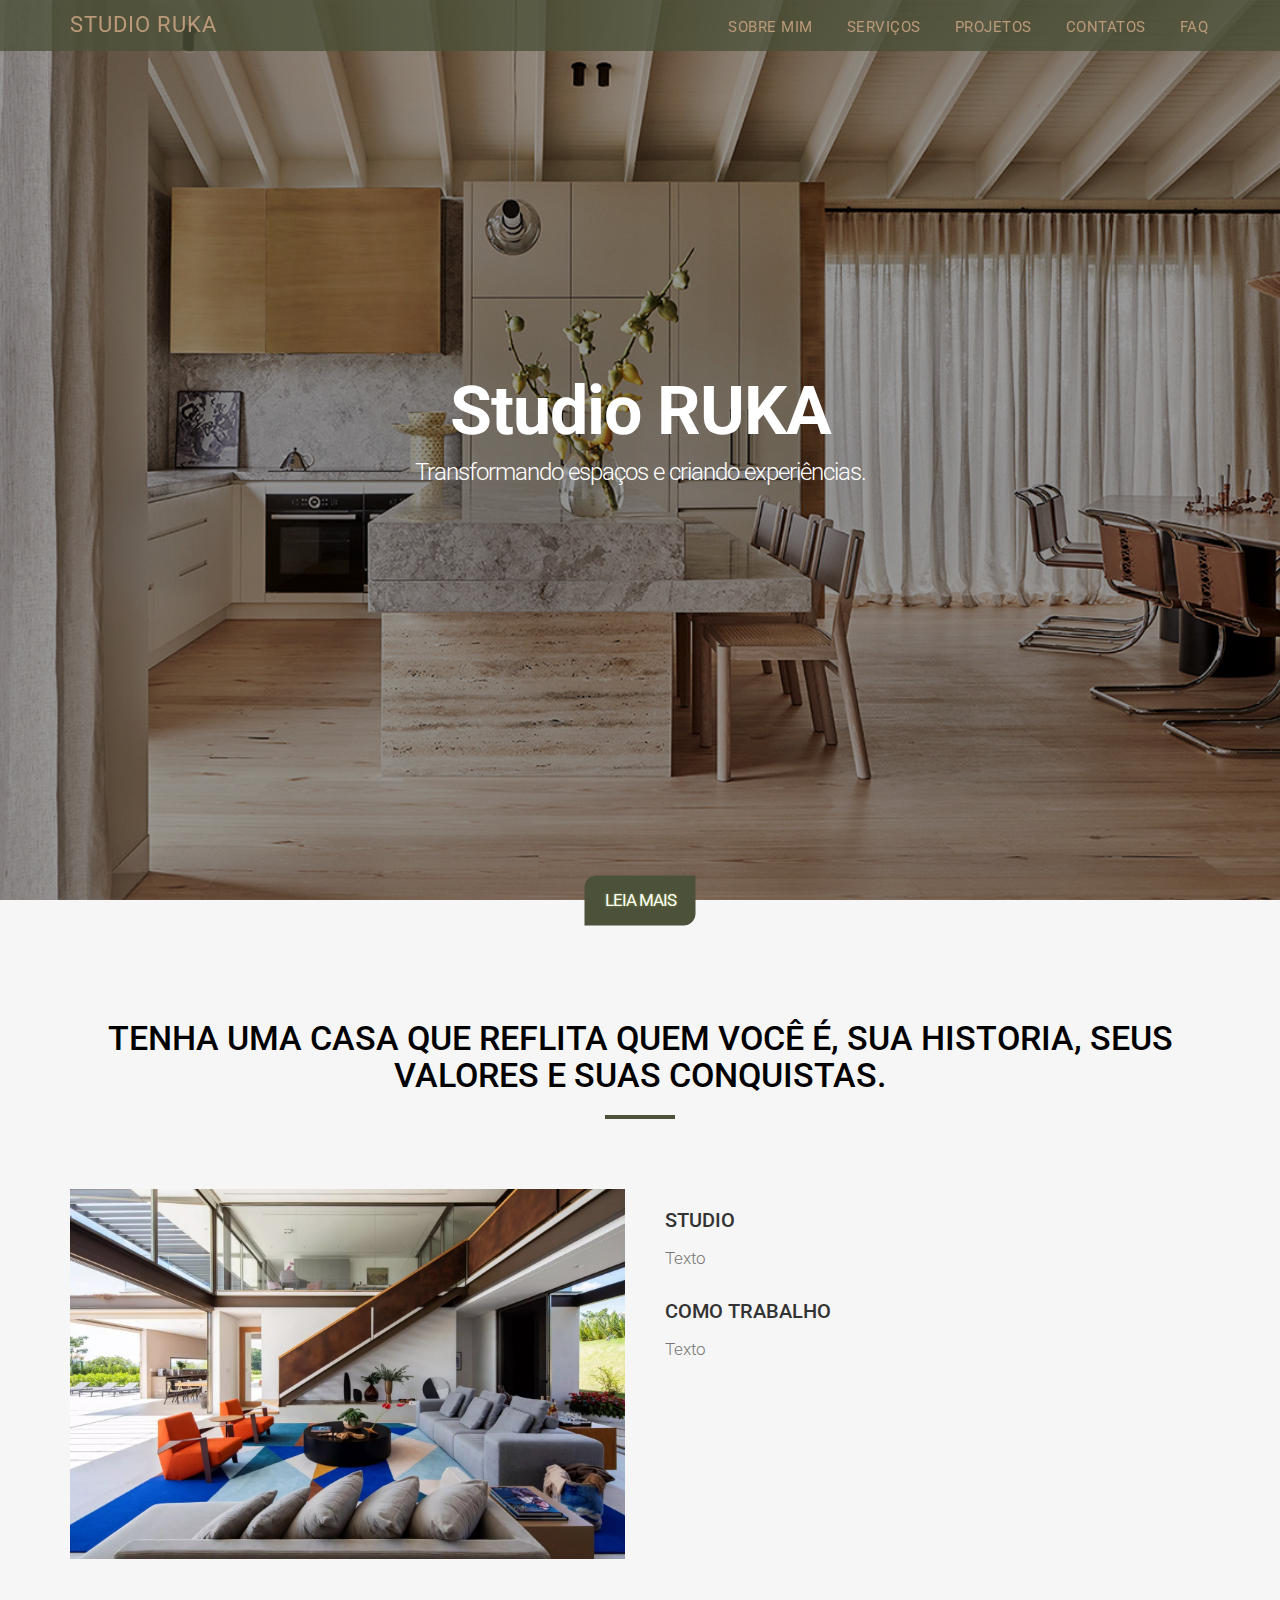
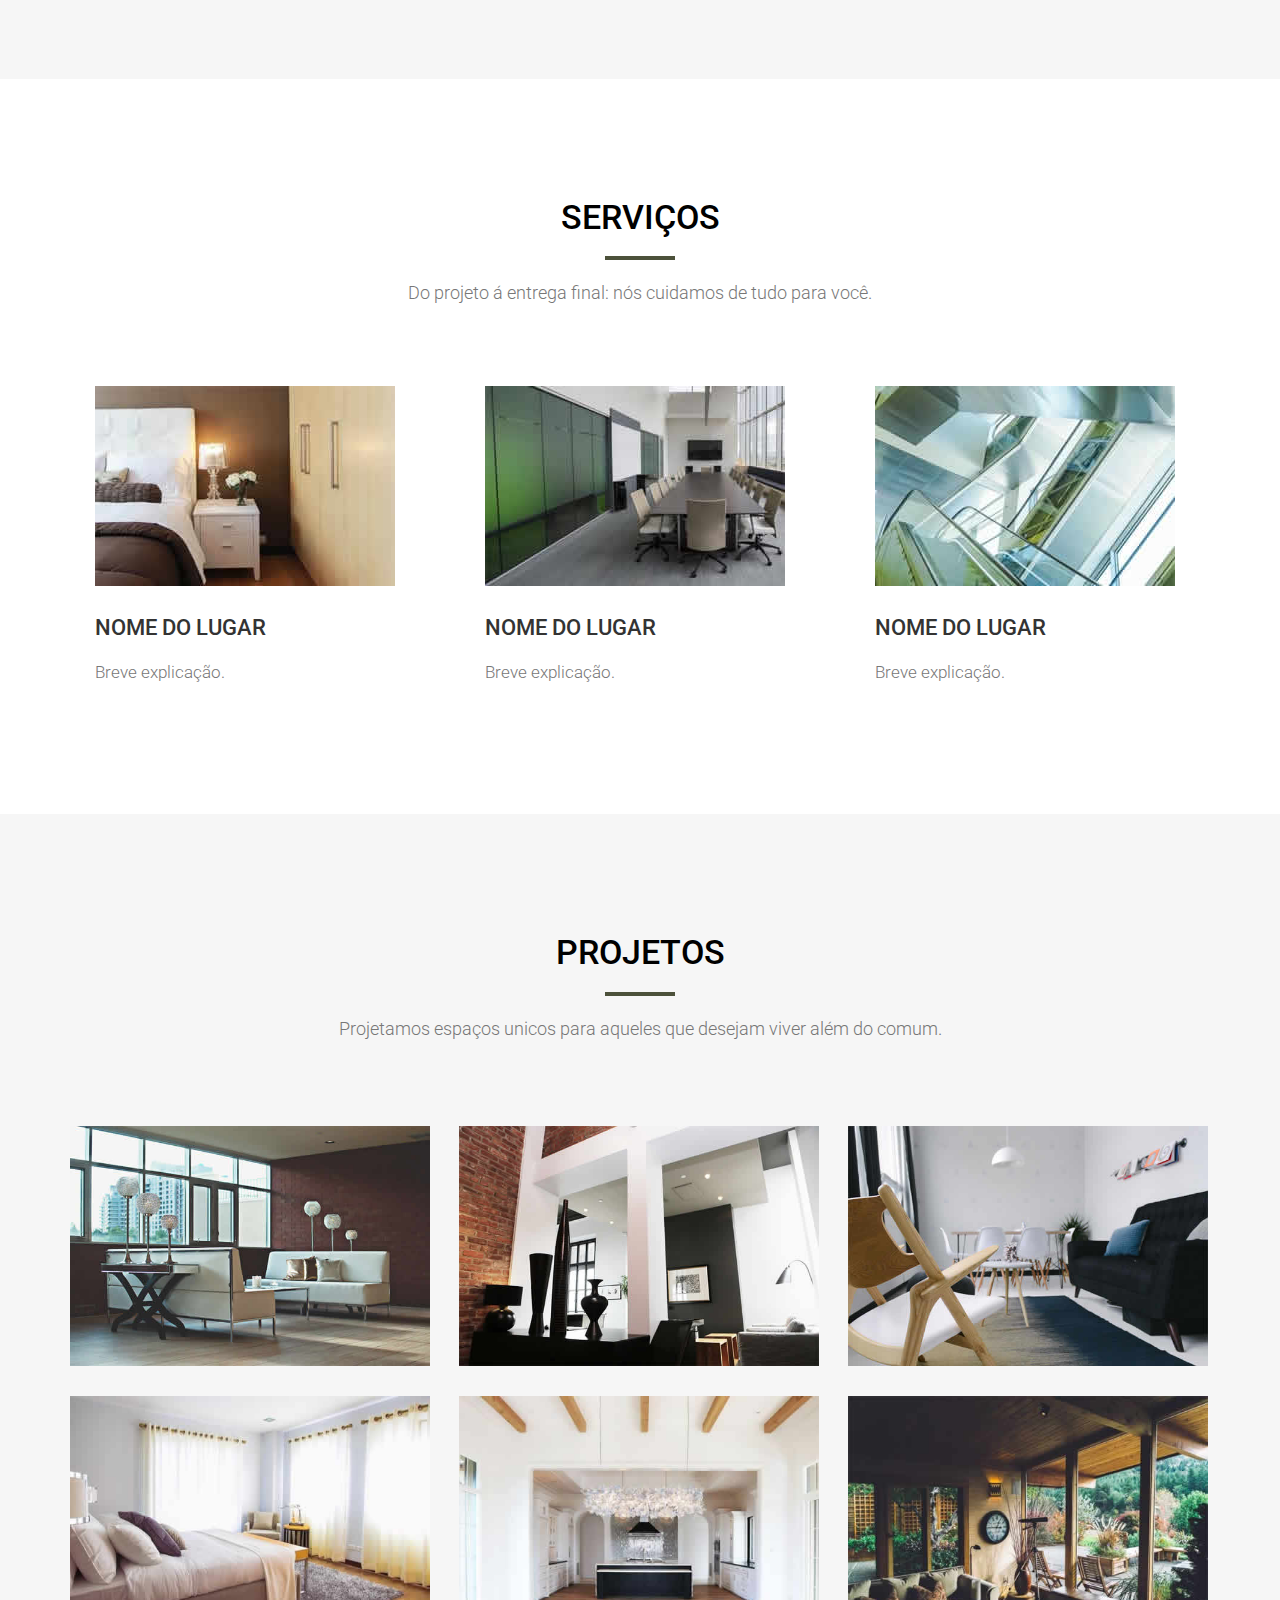
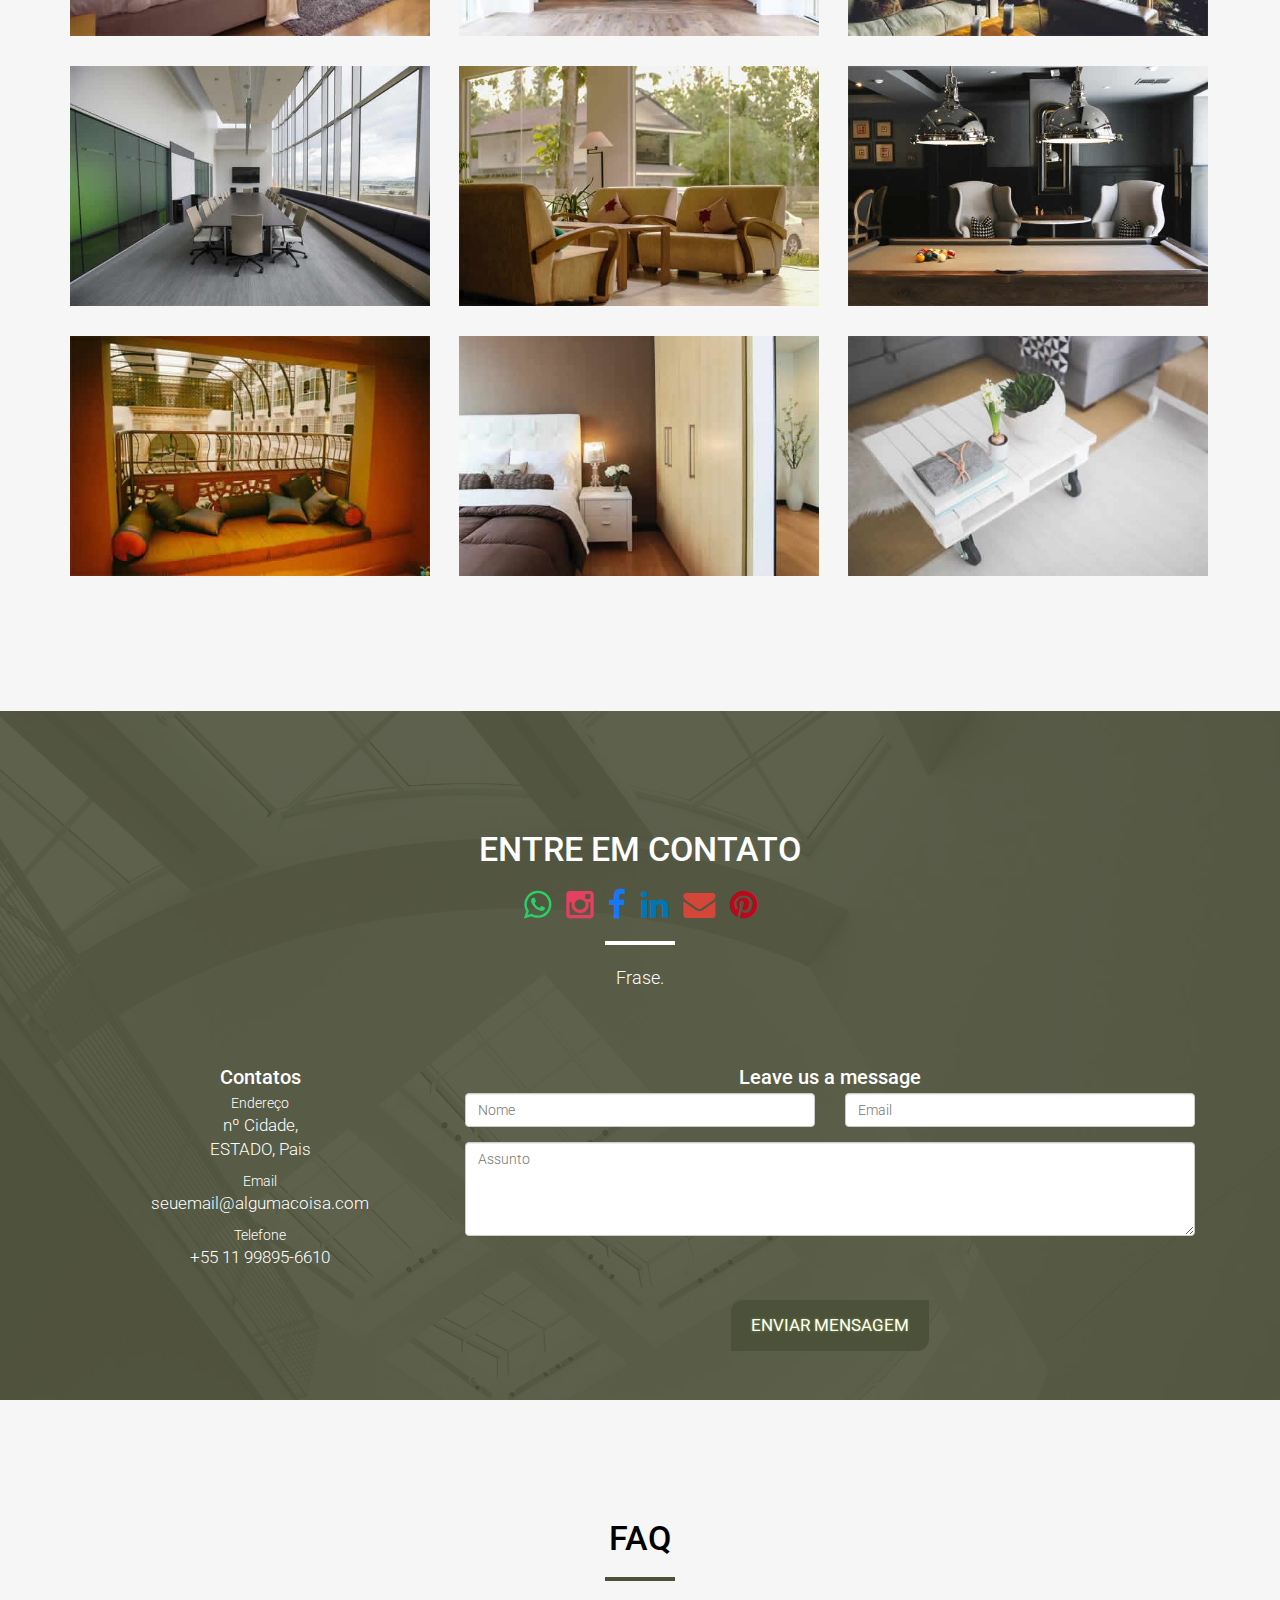
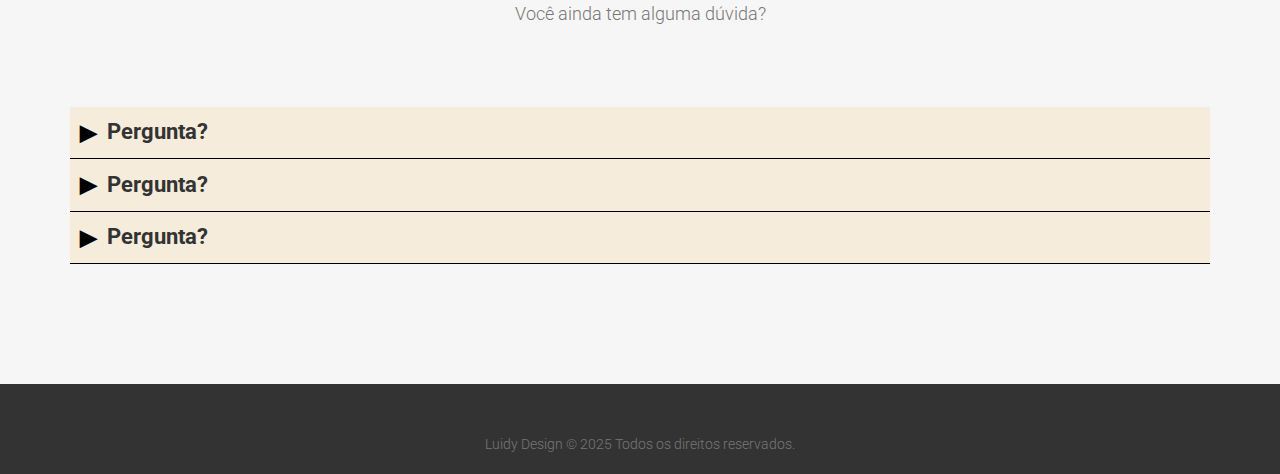
==== commit 19c7941d: "FEAT- Carrossel de imagens" ====
--- a/index.html
+++ b/index.html
@@ -104,7 +104,7 @@
 			<div class="col-md-10 col-md-offset-1 section-title text-center">
 				<h2>Serviços</h2>
 				<hr>
-				<p>Do projeto á entrega final:nós cuidamos de tudo para você.</p>
+				<p>Do projeto á entrega final: nós cuidamos de tudo para você.</p>
 			</div>
 			<div class="row">
 				<div class="col-xs-12 col-sm-4 service"> <img src="img/residential-design.jpg" class="img-responsive"
--- a/css/style.css
+++ b/css/style.css
@@ -304,6 +304,7 @@
 	background-size: cover;
 	-o-background-size: cover;
 	position: relative;
+	transition: background-image 1s ease-in-out;
 }
 
 .intro .overlay {
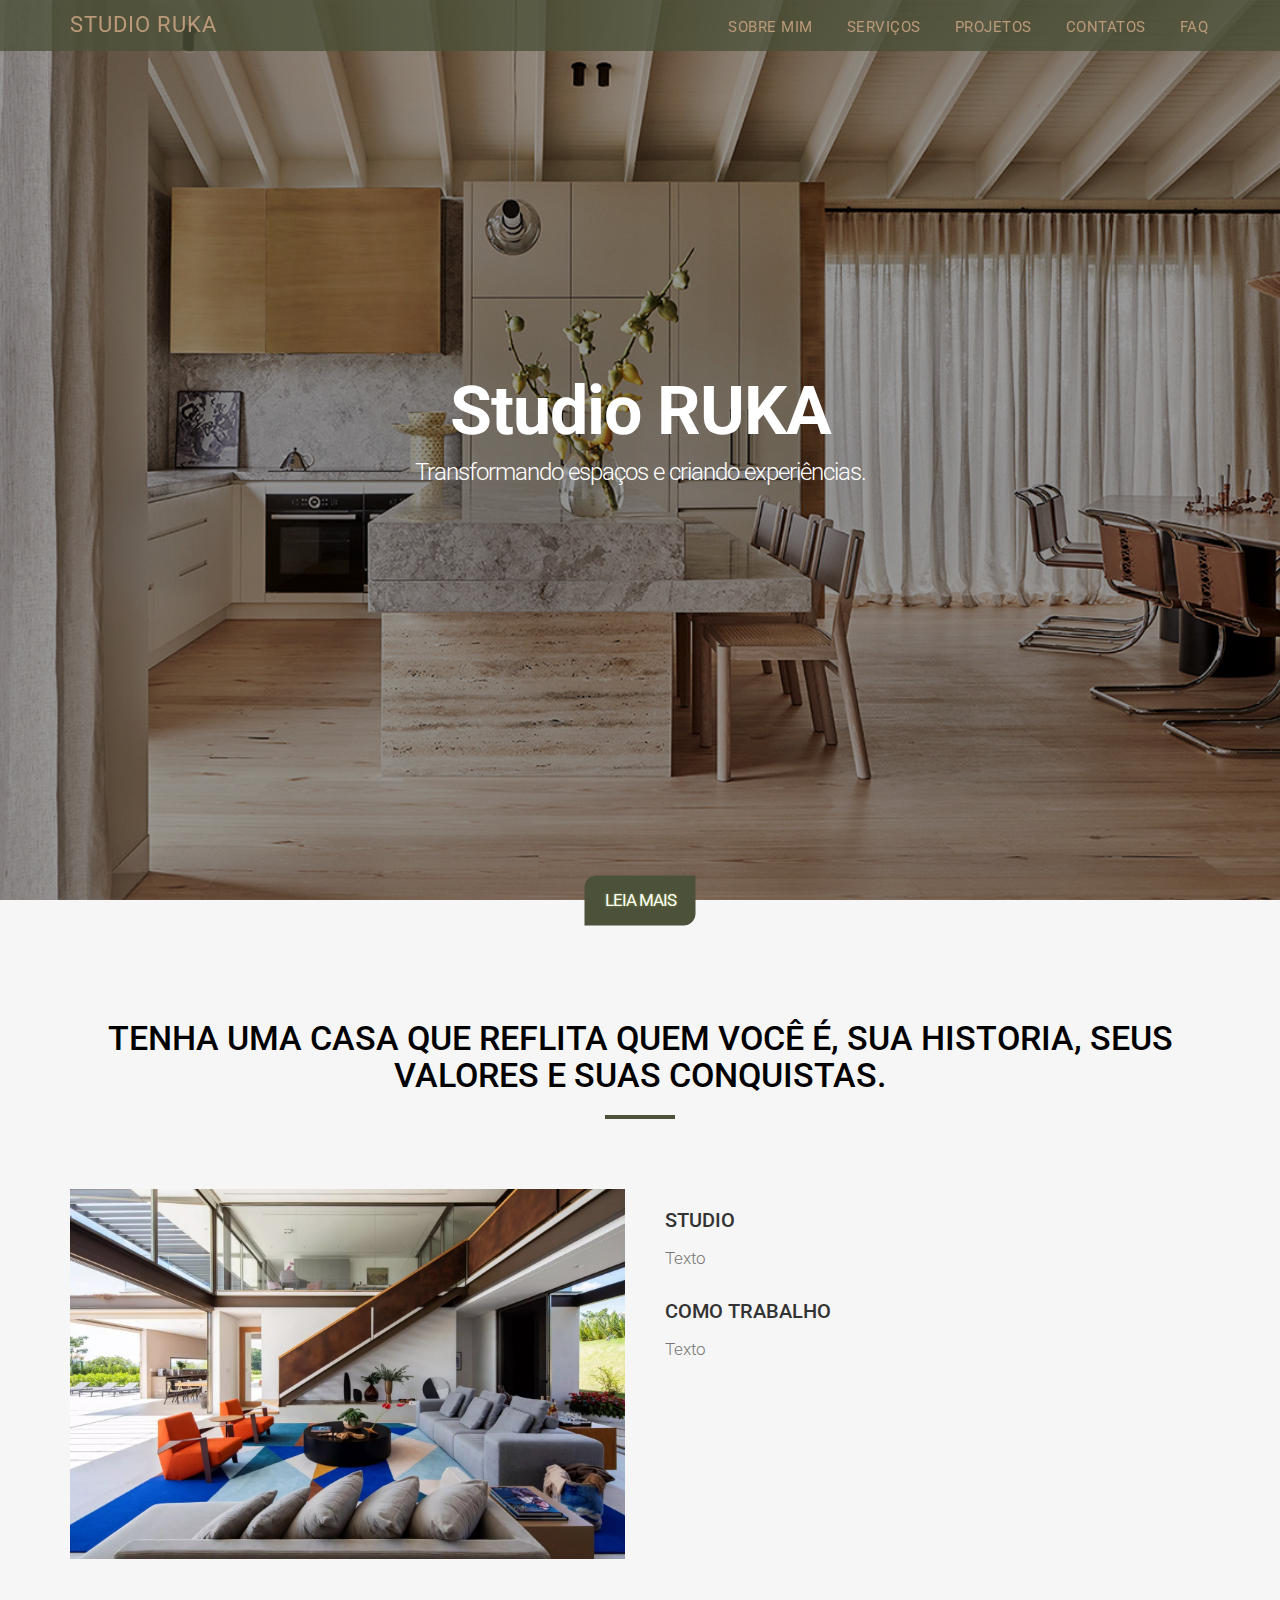
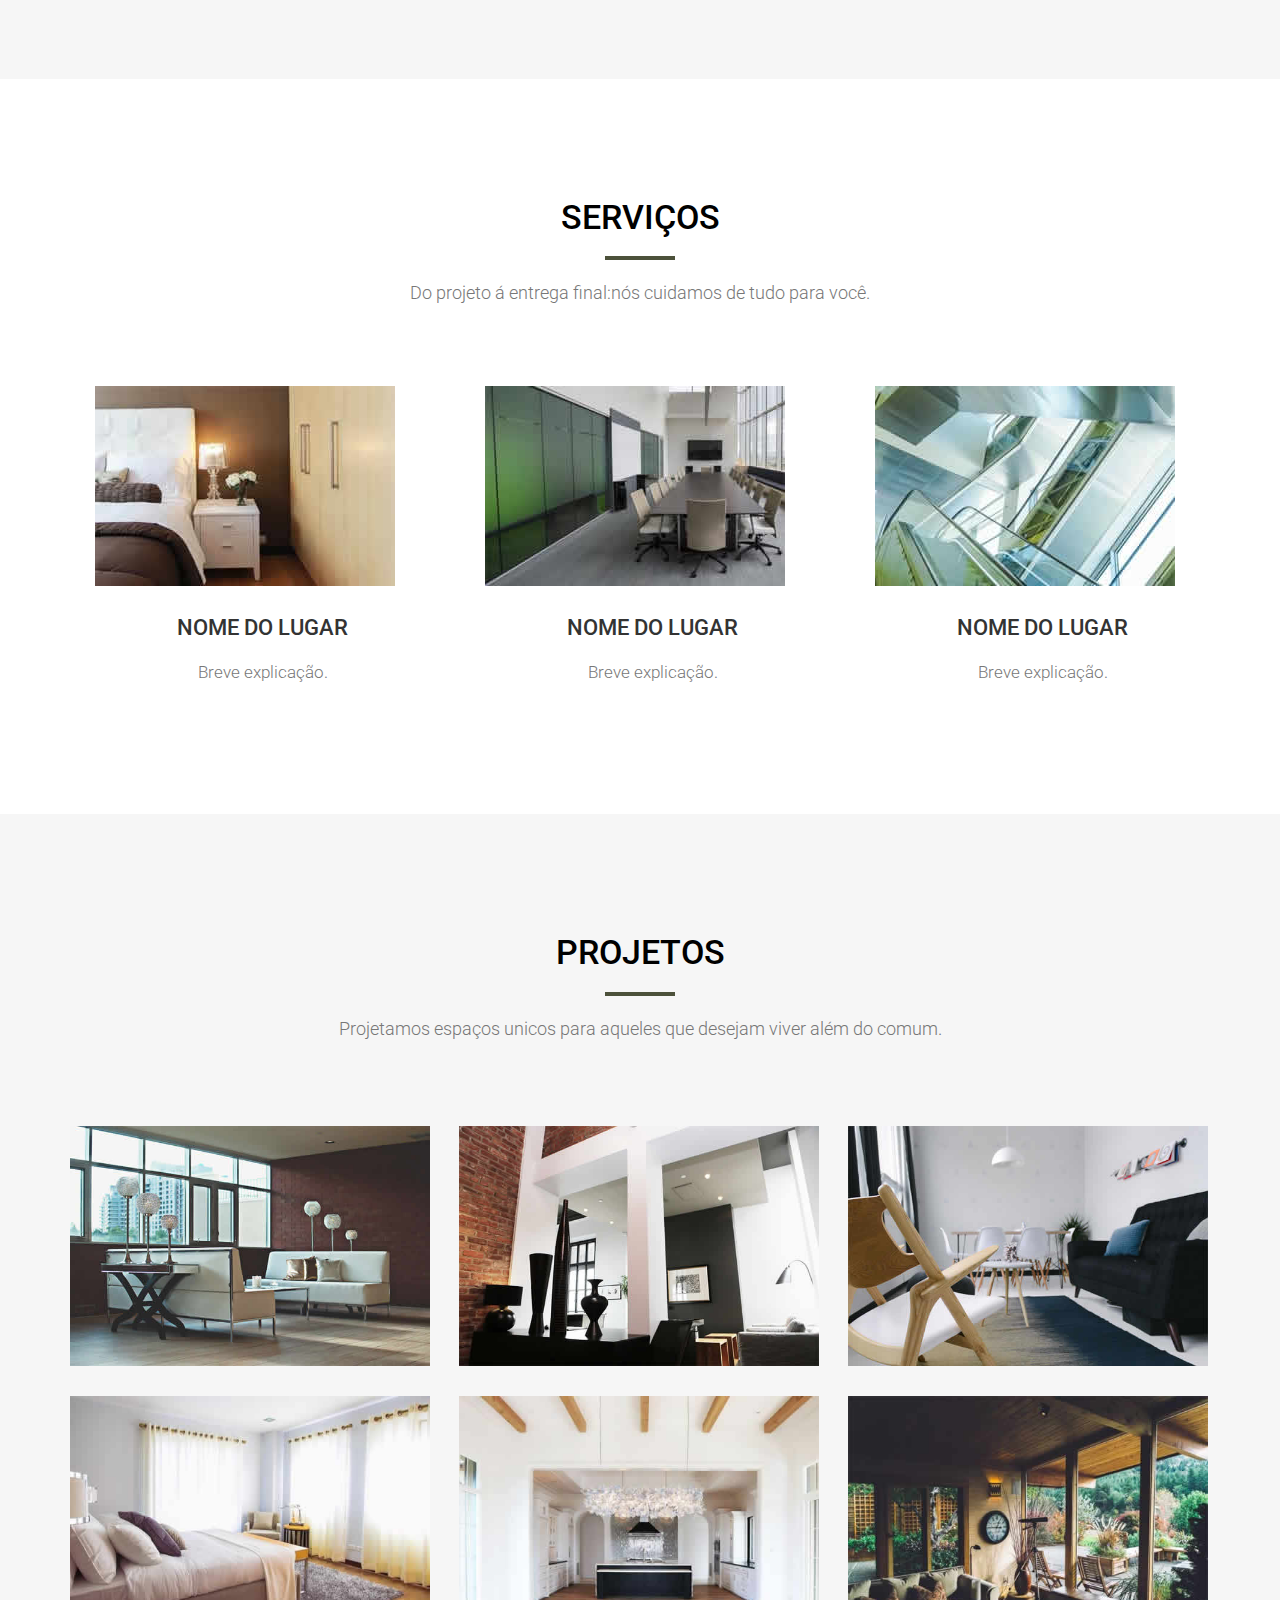
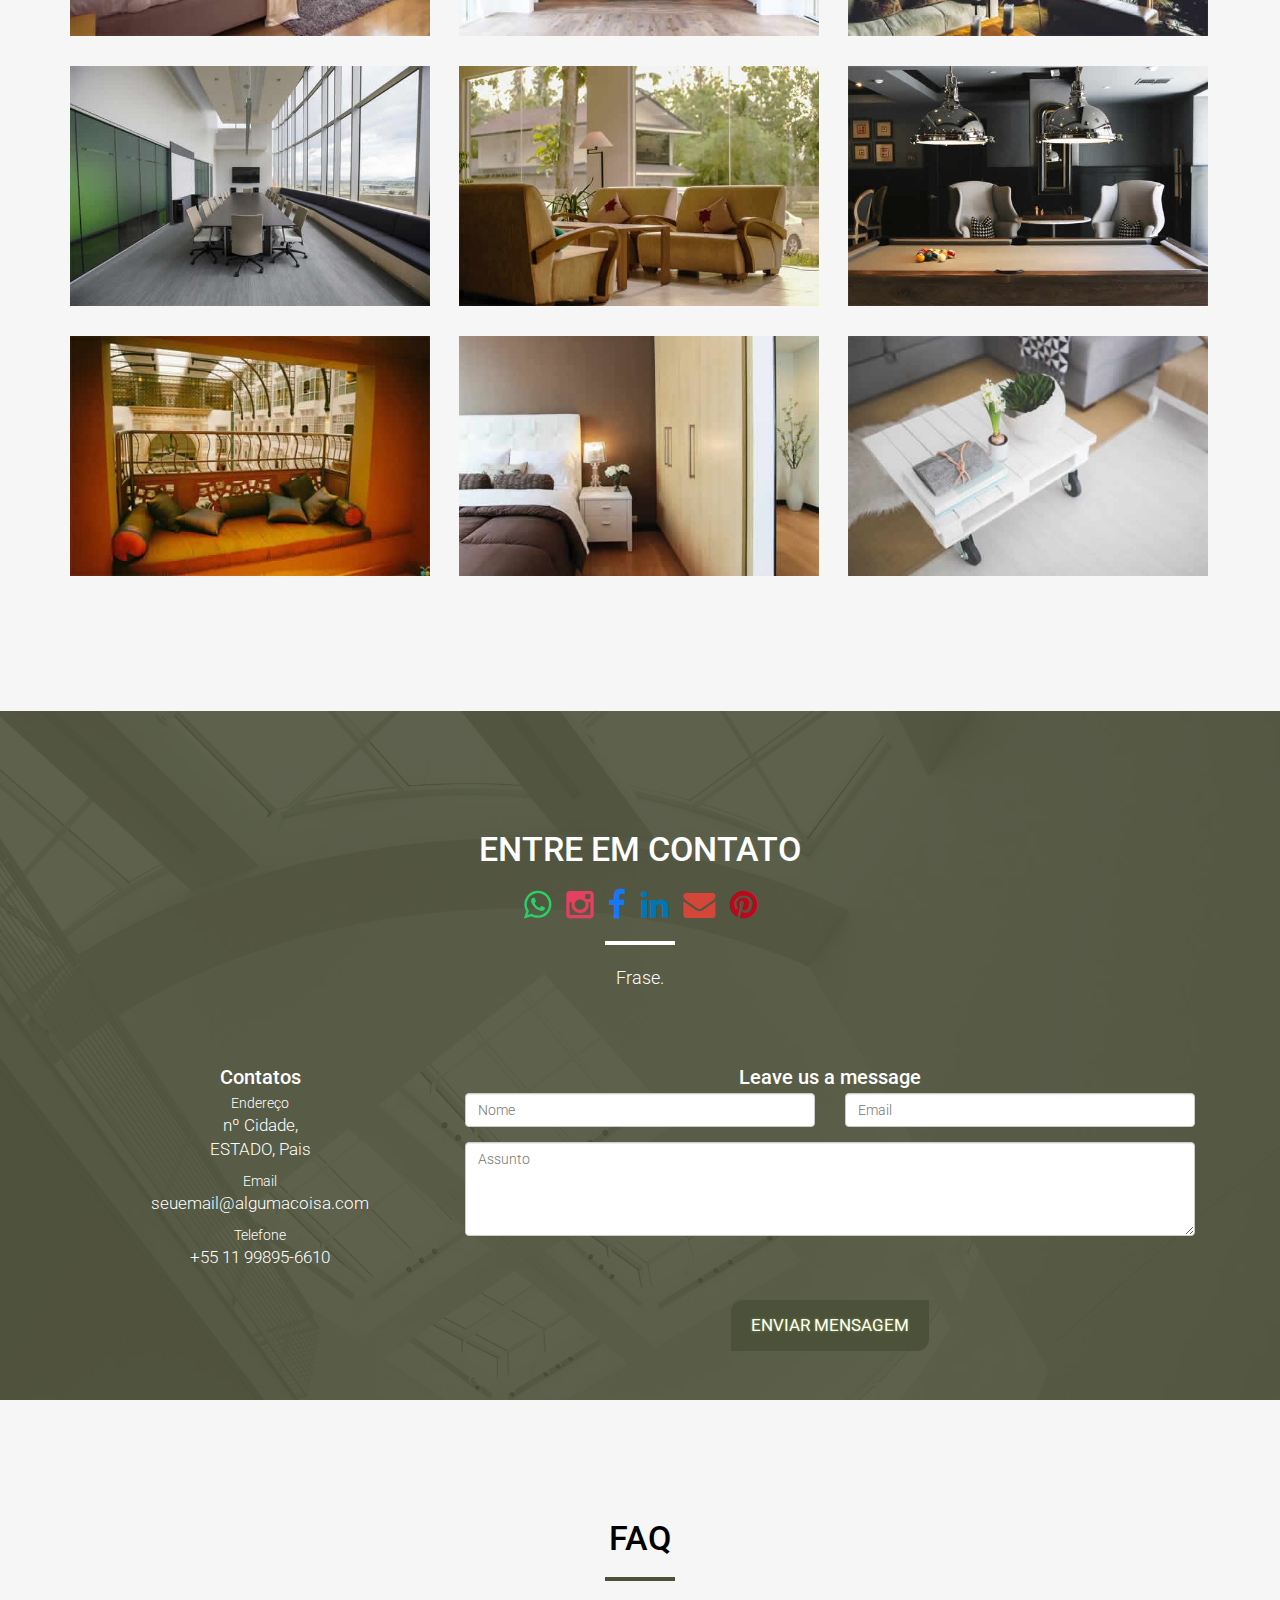
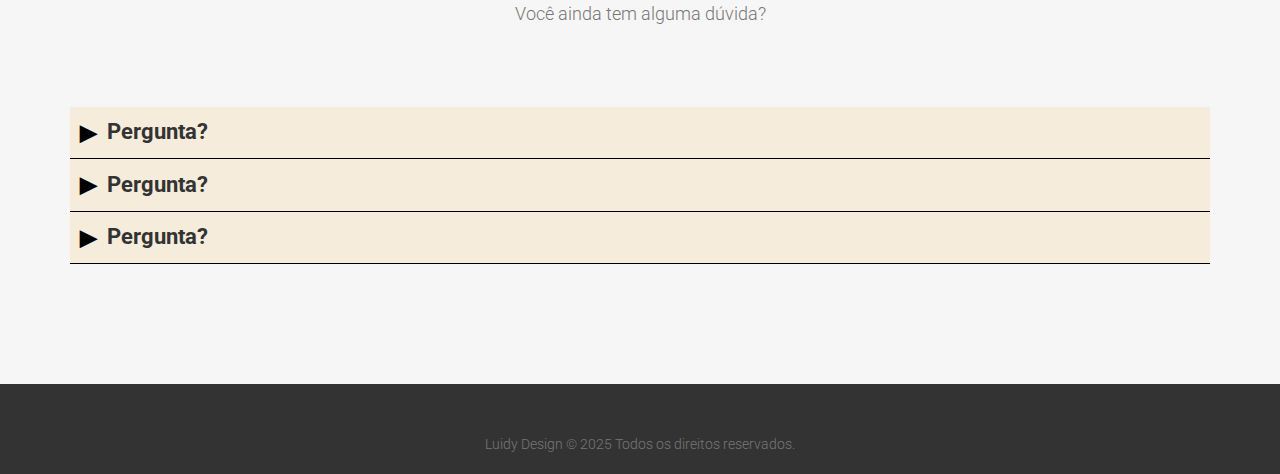
==== commit 5aec3963: "FIX - Arrumando carrossel" ====
--- a/index.html
+++ b/index.html
@@ -104,7 +104,7 @@
 			<div class="col-md-10 col-md-offset-1 section-title text-center">
 				<h2>Serviços</h2>
 				<hr>
-				<p>Do projeto á entrega final: nós cuidamos de tudo para você.</p>
+				<p>Do projeto á entrega final:nós cuidamos de tudo para você.</p>
 			</div>
 			<div class="row">
 				<div class="col-xs-12 col-sm-4 service"> <img src="img/residential-design.jpg" class="img-responsive"
--- a/css/style.css
+++ b/css/style.css
@@ -384,6 +384,7 @@
 /* Serviços */
 #services {
 	padding: 120px 0;
+	text-align: center;
 }
 
 #services .service {
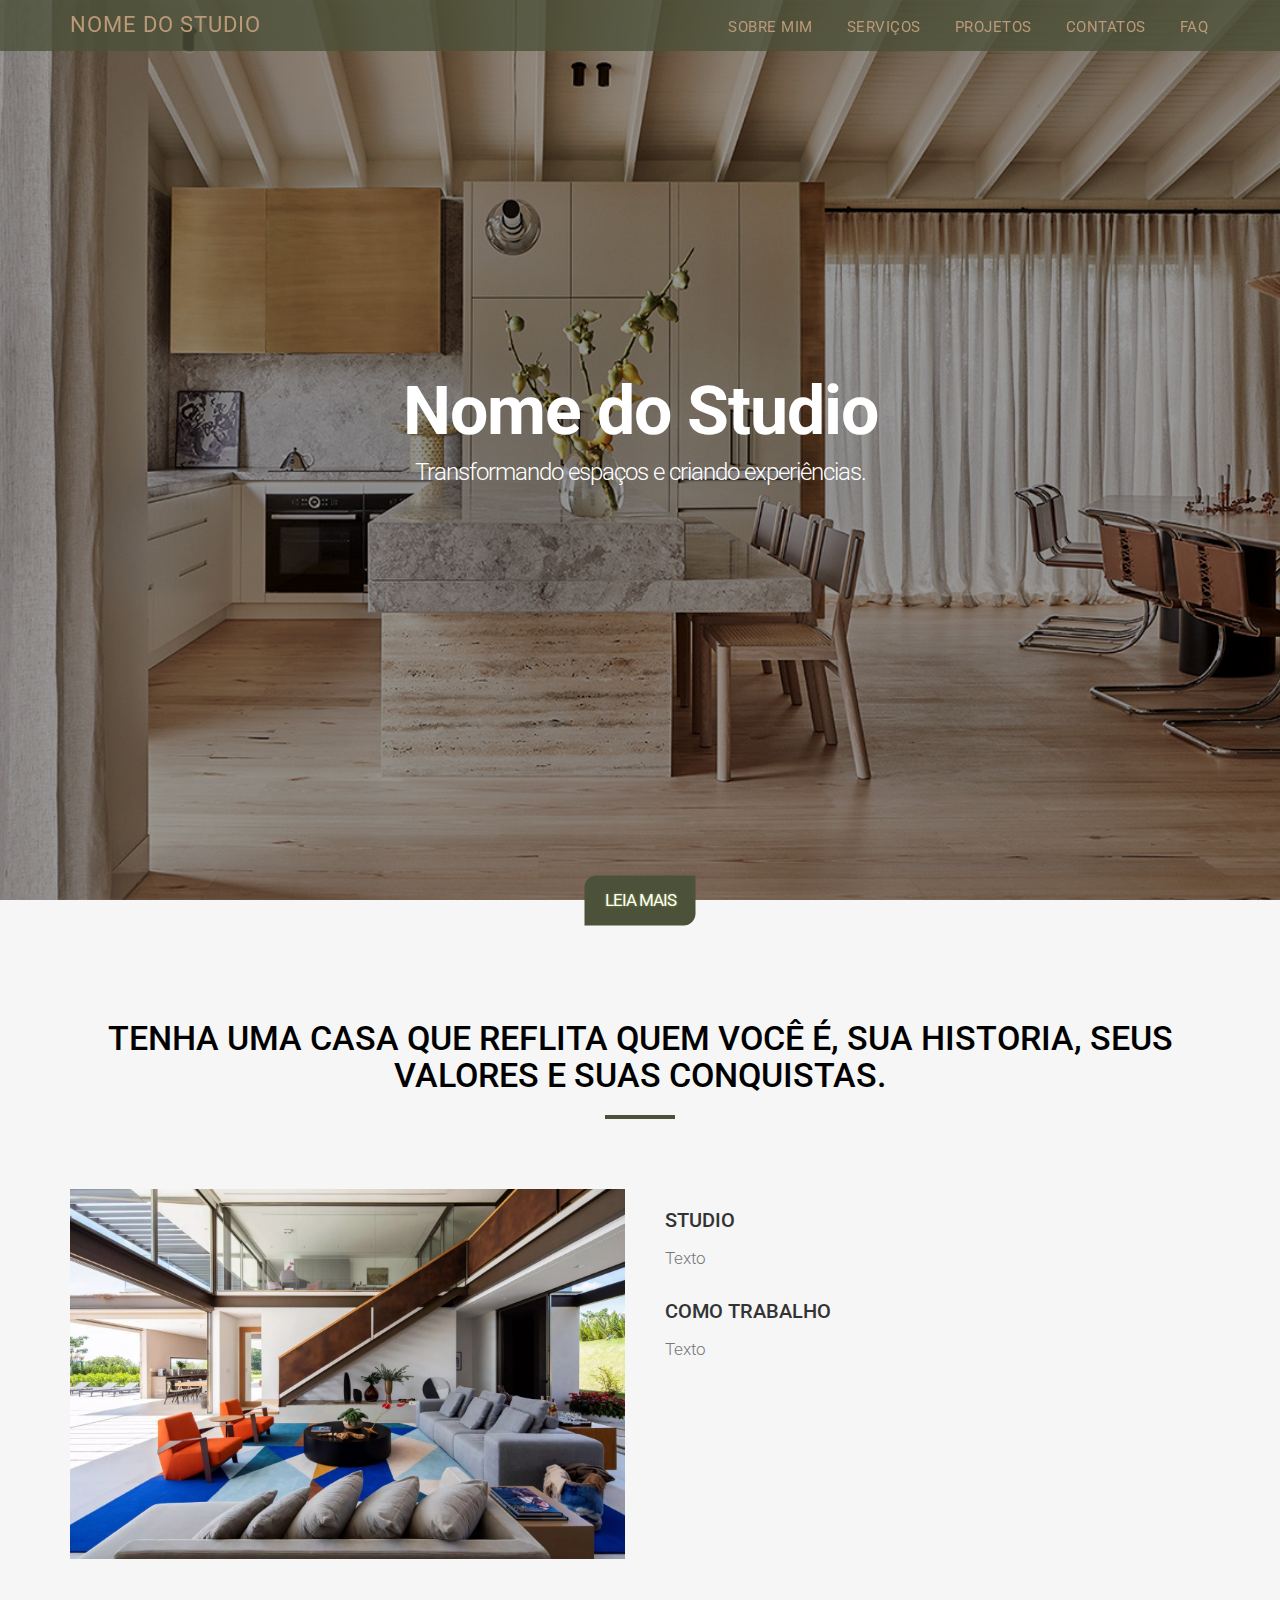
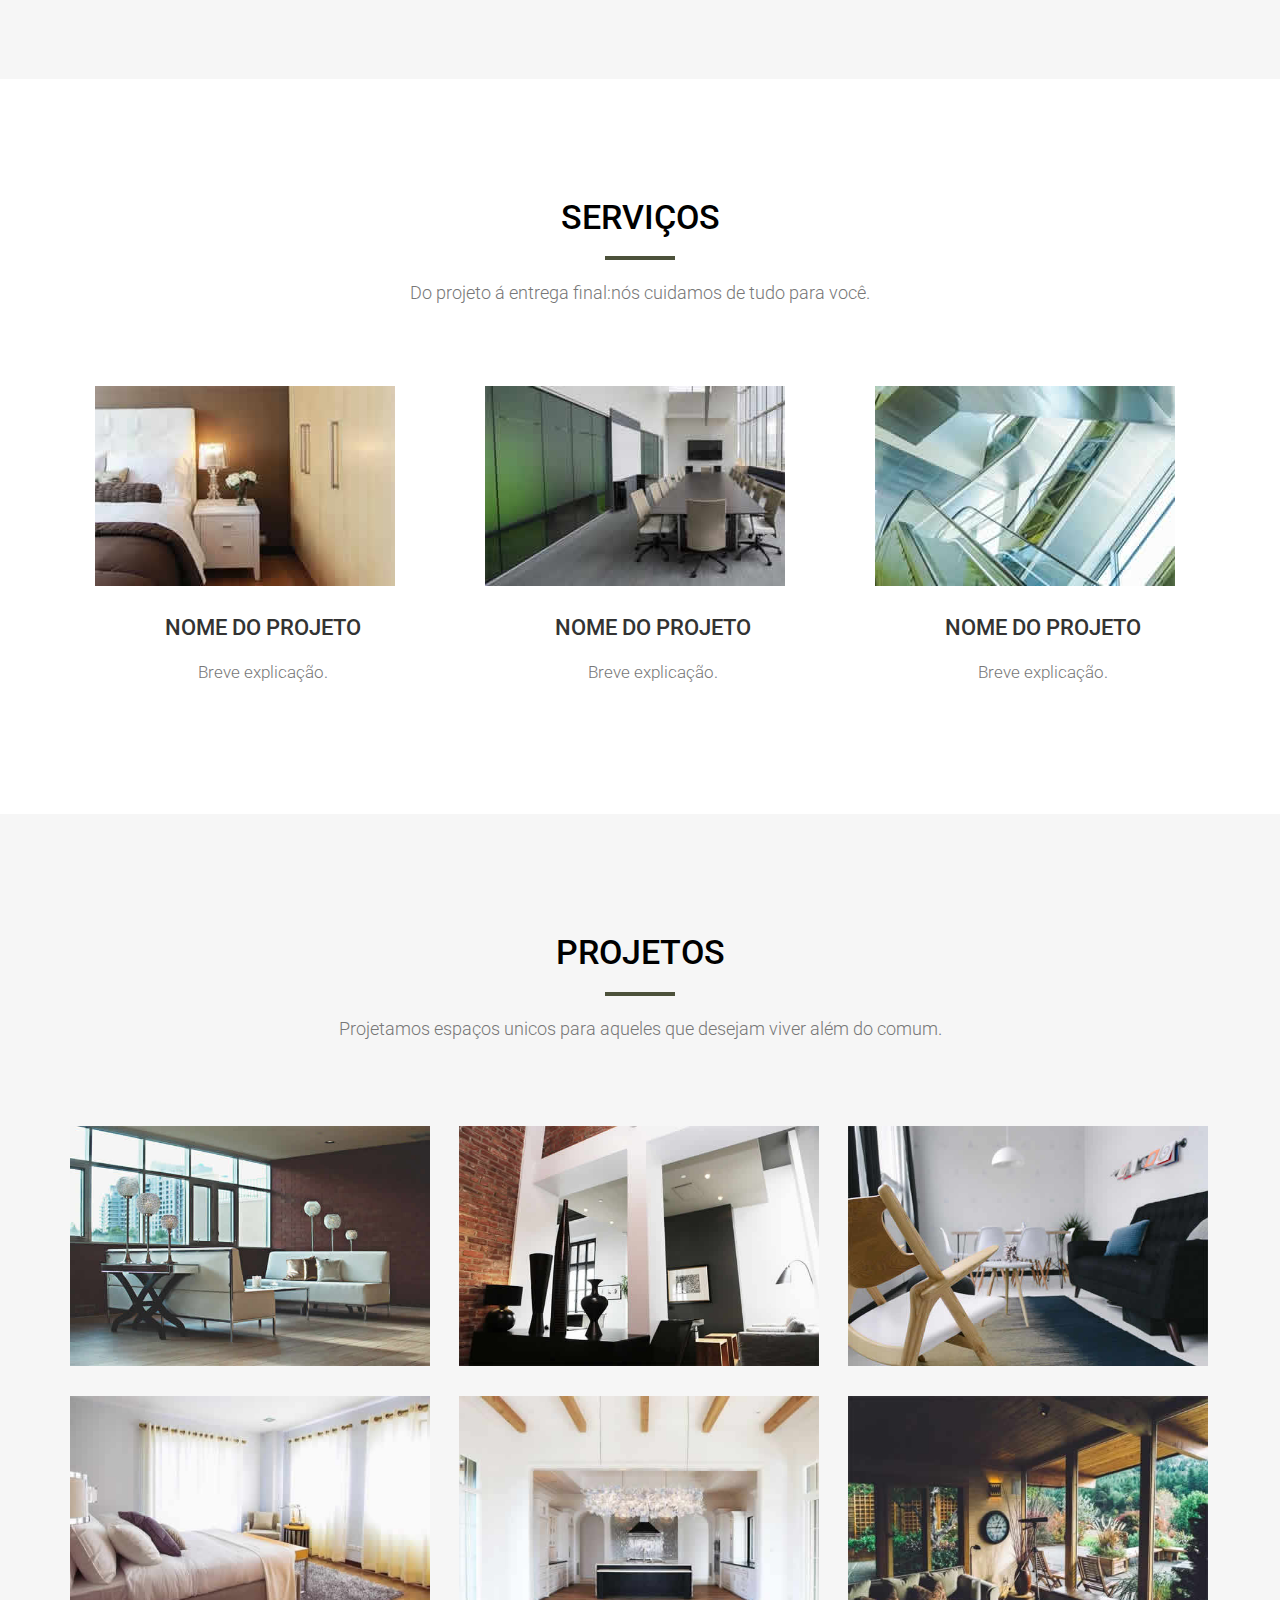
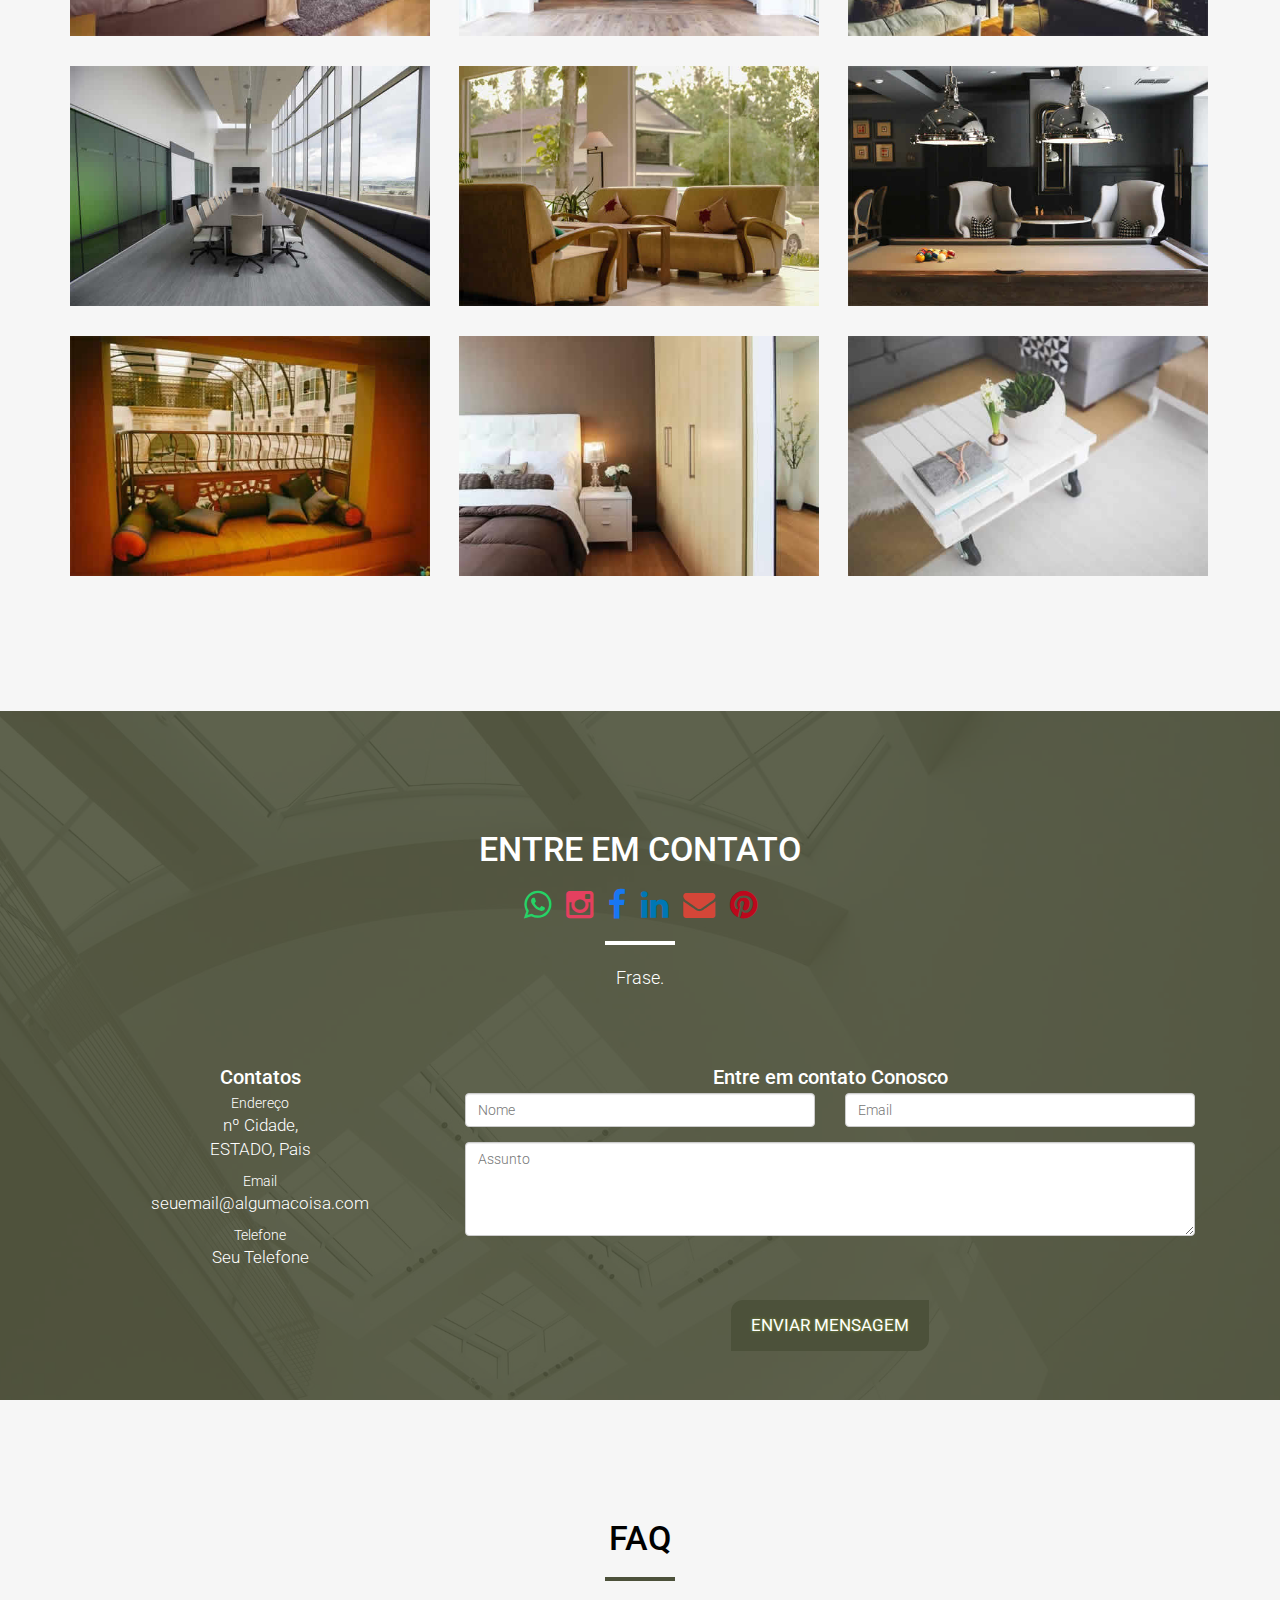
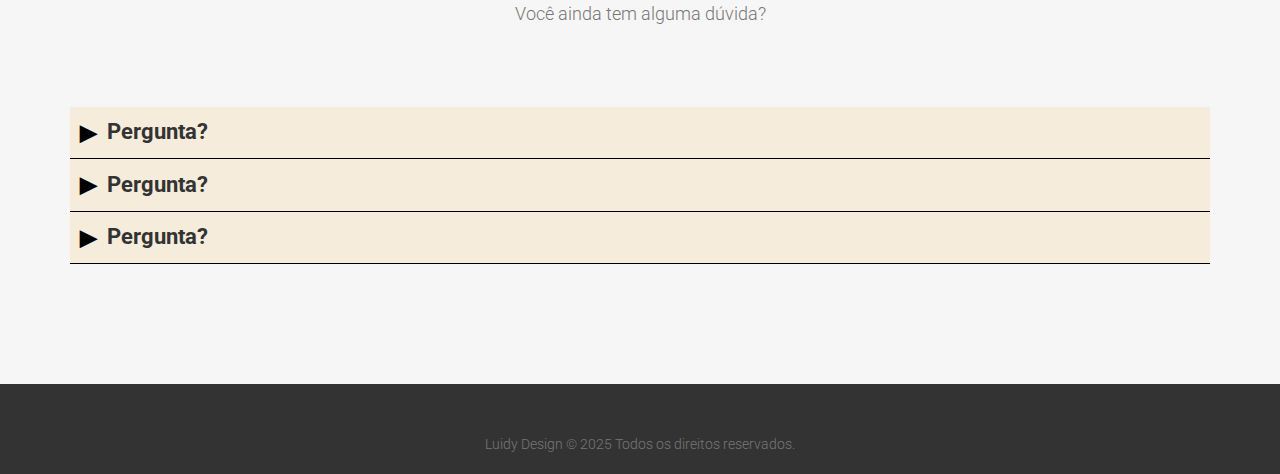
==== commit ad9abb7c: "Update index.html" ====
--- a/index.html
+++ b/index.html
@@ -4,13 +4,13 @@
 <head>
 	<meta charset="utf-8">
 	<meta name="viewport" content="width=device-width, initial-scale=1">
-	<title>Studio RUKA</title>
+	<title>Nome do Studio</title>
 	<meta name="description" content="">
 	<meta name="author" content="">
 
 	<!-- Favicons
     ================================================== -->
-	<link rel="shortcut icon" href="img/favicon.ico" type="image/x-icon">
+	<link rel="shortcut icon" href="" type="image/x-icon">
 	<link rel="apple-touch-icon" href="img/apple-touch-icon.png">
 	<link rel="apple-touch-icon" sizes="72x72" href="img/apple-touch-icon-72x72.png">
 	<link rel="apple-touch-icon" sizes="114x114" href="img/apple-touch-icon-114x114.png">
@@ -41,7 +41,7 @@
 				<button type="button" class="navbar-toggle collapsed" data-toggle="collapse"
 					data-target="#bs-example-navbar-collapse-1"> <span class="sr-only">Toggle navigation</span> <span
 						class="icon-bar"></span> <span class="icon-bar"></span> <span class="icon-bar"></span> </button>
-				<a class="navbar-brand page-scroll" href="#page-top">Studio RUKA</a>
+				<a class="navbar-brand page-scroll" href="#page-top">Nome do Studio</a>
 			</div>
 			<div class="collapse navbar-collapse" id="bs-example-navbar-collapse-1">
 				<ul class="nav navbar-nav navbar-right">
@@ -56,7 +56,7 @@
 	</nav>
 
 	<a href="#" class="back-to-top" id="backToTop">
-		<i class="fa fa-arrow-up"></i> <!-- Ícone da seta -->
+		<i class="fa fa-arrow-up"></i>
 	</a>
 
 	<!-- Header -->
@@ -66,7 +66,7 @@
 				<div class="container">
 					<div class="row">
 						<div class="intro-text">
-							<h1><strong>Studio RUKA</strong>
+							<h1><strong>Nome do Studio</strong>
 								<p>Transformando espaços e criando experiências.</p>
 								<a href="#about" class="btn btn-custom btn-lg page-scroll">Leia mais</a>
 						</div>
@@ -109,17 +109,17 @@
 			<div class="row">
 				<div class="col-xs-12 col-sm-4 service"> <img src="img/residential-design.jpg" class="img-responsive"
 						alt="Project Title">
-					<h3>Nome do Lugar</h3>
+					<h3>Nome do Projeto</h3>
 					<p>Breve explicação.</p>
 				</div>
 				<div class="col-xs-12 col-sm-4 service"> <img src="img/office-design.jpg" class="img-responsive"
 						alt="Project Title">
-					<h3>Nome do Lugar</h3>
+					<h3>Nome do Projeto</h3>
 					<p>Breve explicação.</p>
 				</div>
 				<div class="col-xs-12 col-sm-4 service"> <img src="img/commercial-design.jpg" class="img-responsive"
 						alt="Project Title">
-					<h3>Nome do Lugar</h3>
+					<h3>Nome do Projeto</h3>
 					<p>Breve explicação.</p>
 				</div>
 			</div>
@@ -281,13 +281,13 @@
 					<h2>Entre em Contato</h2>
 					<div class="icons">
 						<ul>
-							<li><a href="https://wa.me/5511998956610" target="_blank"><i class="fa fa-whatsapp"></i></a>
+							<li><a href="" target="_blank"><i class="fa fa-whatsapp"></i></a>
 							</li>
-							<li><a href="https://www.instagram.com/studio.ruka/profilecard/?igsh=bmw3anJyNXFkMHJi"
+							<li><a href=""
 									target="_blank"><i class="fa fa-instagram"></i></a></li>
 							<li><a href="#"><i class="fa fa-facebook" target="_blank"></i></a></li>
 							<li><a href="#"><i class="fa fa-linkedin" target="_blank"></i></a></li>
-							<li><a href="mailto:seuemail@gmail.com"><i class="fa fa-envelope" target="_blank"></i></a>
+							<li><a href=""><i class="fa fa-envelope" target="_blank"></i></a>
 							</li>
 							<li><a href="#"><i class="fa fa-pinterest" target="_blank"></i></a></li>
 						</ul>
@@ -306,11 +306,11 @@
 						<p>seuemail@algumacoisa.com</p>
 					</div>
 					<div class="contact-item"> <span>Telefone</span>
-						<p> +55 11 99895-6610 </p>
+						<p> Seu Telefone </p>
 					</div>
 				</div>
 				<div class="col-md-8">
-					<h3>Leave us a message</h3>
+					<h3>Entre em contato Conosco</h3>
 					<form name="sentMessage" id="contactForm" novalidate>
 						<div class="row">
 							<div class="col-md-6">
@@ -400,4 +400,4 @@
 	<script type="text/javascript" src="js/main.js"></script>
 </body>
 
-</html>+</html>
--- a/css/style.css
+++ b/css/style.css
@@ -101,7 +101,6 @@
 }
 
 /* Seta de voltar para inicio */
-/* Estilo */
 .back-to-top {
 	position: fixed;
 	bottom: 20px;
@@ -118,12 +117,10 @@
 	z-index: 9999;
 }
 
-/* Exibir a cor */
 .back-to-top:hover {
 	background-color: #94ae44;
 }
 
-/* Exibir quando o usuário rolar a página */
 .back-to-top.show {
 	display: block;
 }
@@ -162,7 +159,7 @@
 	color: #f5ecdb;
 }
 
-/* Barra quando está fora do menu */
+/* Navbar */
 .on {
 	background-color: rgba(76, 81, 58, 0.8) !important;
 	padding: 0 !important;
@@ -199,7 +196,6 @@
 }
 
 /* Botões */
-/* Estilo / Posição */
 .btn-custom {
 	text-transform: uppercase;
 	color: #fff;
@@ -217,7 +213,6 @@
 	transform: translateX(-50%);
 }
 
-/* Crescer ao passar mouse em cima */
 .btn-custom:hover,
 .btn-custom:focus,
 .btn-custom.focus,
@@ -231,19 +226,15 @@
 @media (max-width: 768px) {
 	.btn-custom {
 		position: fixed;
-		/* Muda de absolute para fixed */
 		bottom: -120px;
-		/* Ajuste para ficar acima do rodapé ou do header */
 		left: 50%;
 		transform: translateX(-50%);
 		font-size: 14px;
-		/* Tamanho da fonte menor em dispositivos móveis */
 		padding: 12px 18px;
-		/* Ajuste no padding */
 	}
 }
 
-/* Estilo / Posição */
+/* Botões 2 */
 .btn-custom2 {
 	text-transform: uppercase;
 	color: #fff;
@@ -261,7 +252,6 @@
 	transform: translateX(-50%);
 }
 
-/* Crescer ao passar mouse em cima */
 .btn-custom2:hover,
 .btn-custom2:focus,
 .btn-custom2.focus,
@@ -291,14 +281,14 @@
 	outline-offset: none;
 }
 
-/* Header Section */
+/* Home */
 .intro {
 	display: table;
 	width: 100%;
 	height: 100vh;
 	padding: 0;
 	background: url(../img/intro-bg.jpg) no-repeat center bottom;
-	background-color: #e5e5e5;
+	background-color: transparent;
 	-webkit-background-size: cover;
 	-moz-background-size: cover;
 	background-size: cover;
@@ -406,7 +396,6 @@
 }
 
 /* FAQ */
-
 #faq {
 	padding: 120px 0;
 	background: #f6f6f6;
@@ -420,7 +409,6 @@
 .faq-item {
 	background-color: #f5ecdb;
 	border-bottom: 1px solid #000;
-	/* Apenas borda inferior */
 }
 
 .faq-question {
@@ -429,7 +417,6 @@
 	display: flex;
 	align-items: center;
 	font-weight: bold;
-	/* Texto da pergunta em negrito */
 }
 
 .arrow {
@@ -455,13 +442,11 @@
 .faq-question h3 {
 	margin: 0;
 	font-weight: bold;
-	/* Texto em negrito */
 }
 
 /* Quando a resposta é exibida, a seta vira para cima */
 .faq-question.active .arrow {
 	transform: rotate(90deg);
-	/* Gira para baixo ao expandir */
 }
 
 /* Portifolio */
@@ -765,7 +750,6 @@
 	display: flex;
 	justify-content: center;
 	gap: 15px;
-	/* Espaçamento entre os ícones */
 }
 
 .icons ul li {
@@ -774,49 +758,39 @@
 
 .icons ul li a i {
 	font-size: 32px;
-	/* Aumenta o tamanho dos ícones */
 	color: #000;
-	/* Cor dos ícones, ajuste conforme necessário */
 	transition: transform 0.3s ease-in-out;
 }
 
 .icons ul li a i:hover {
 	transform: scale(1.2);
-	/* Efeito de zoom ao passar o mouse */
 }
 
 /* Cores personalizadas para cada Icones APPS */
 .icons ul li a .fa-whatsapp {
 	color: #25D366;
-	/* Verde do WhatsApp */
 }
 
 .icons ul li a .fa-instagram {
 	color: #E4405F;
-	/* Rosa do Instagram */
 }
 
 .icons ul li a .fa-facebook {
 	color: #1877F2;
-	/* Azul do Facebook */
 }
 
 .icons ul li a .fa-linkedin {
 	color: #0077B5;
-	/* Azul do LinkedIn */
 }
 
 .icons ul li a .fa-envelope {
 	color: #D44638;
-	/* Vermelho do Gmail */
 }
 
 .icons ul li a .fa-pinterest {
 	color: #BD081C;
-	/* Vermelho do Pinterest */
-}
-
-/* Linha abaixo */
+}
+
 .section-title hr {
 	margin-top: 20px;
-}+}
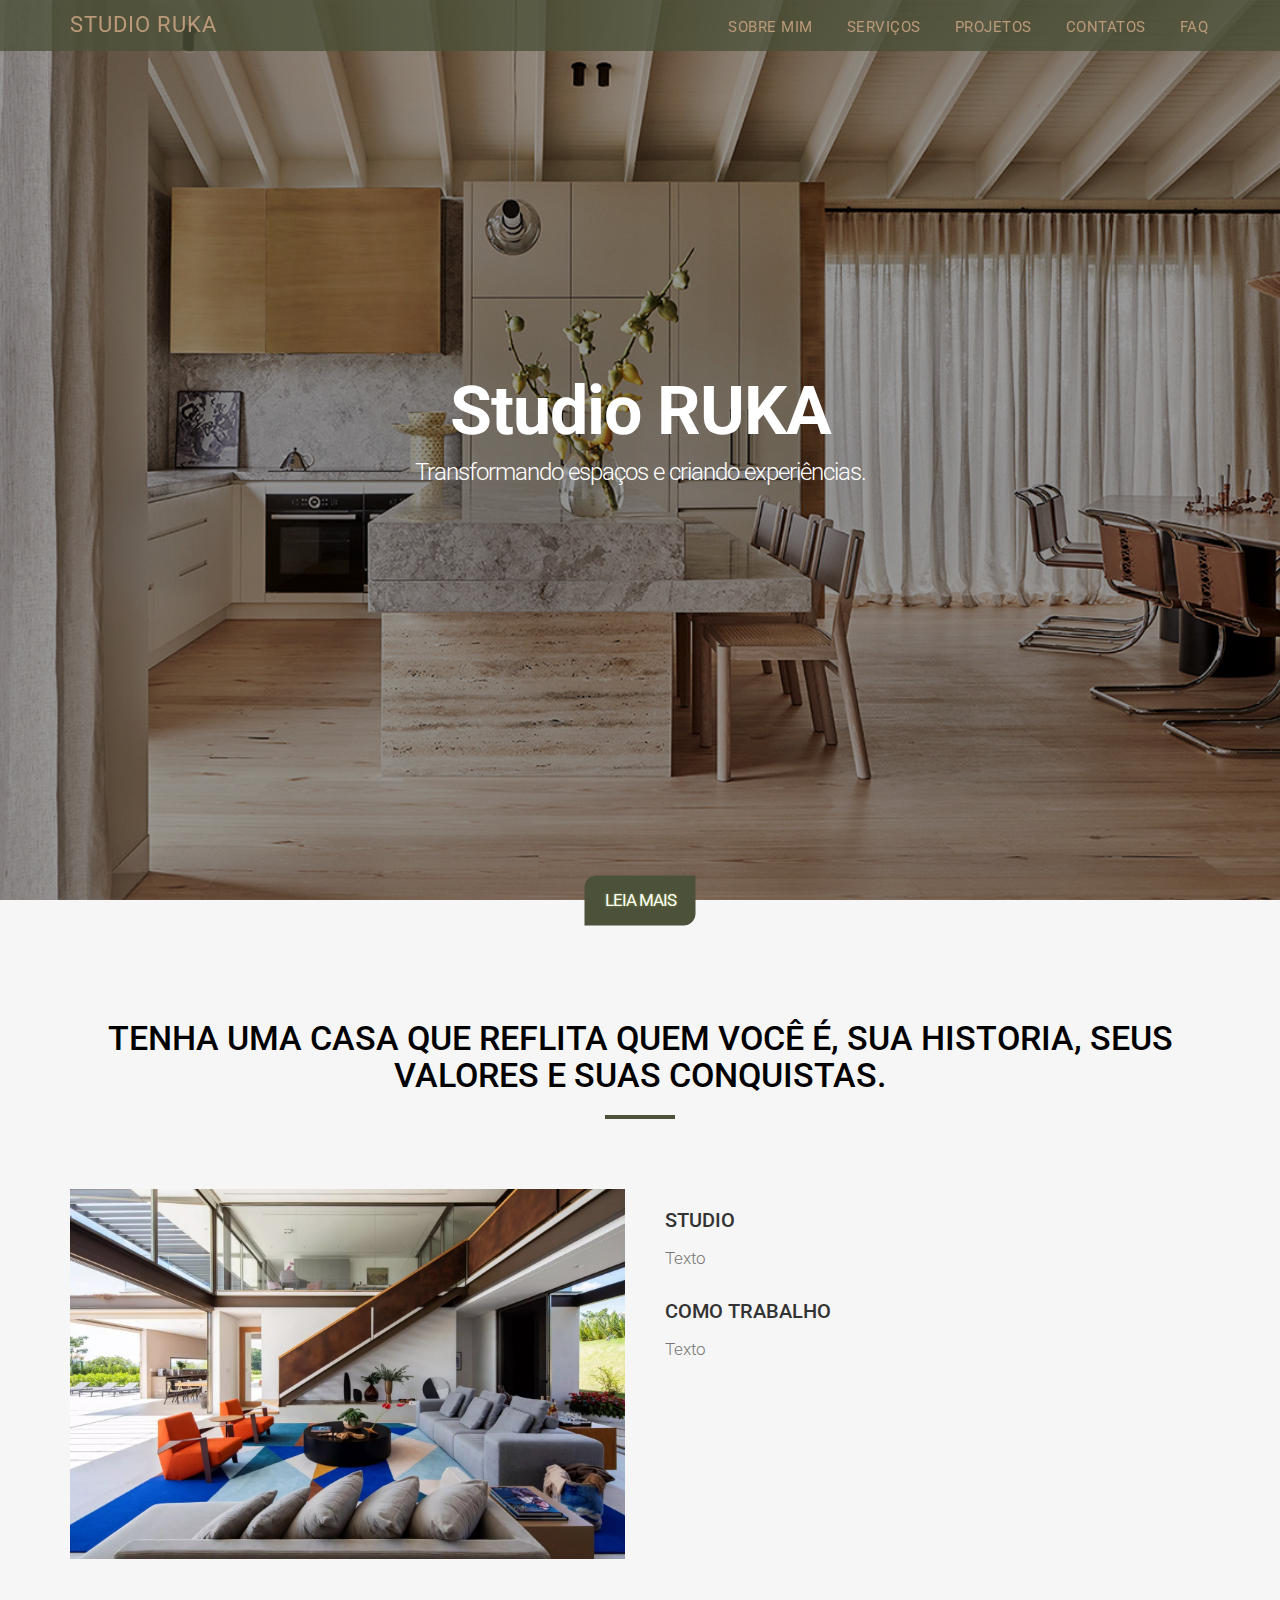
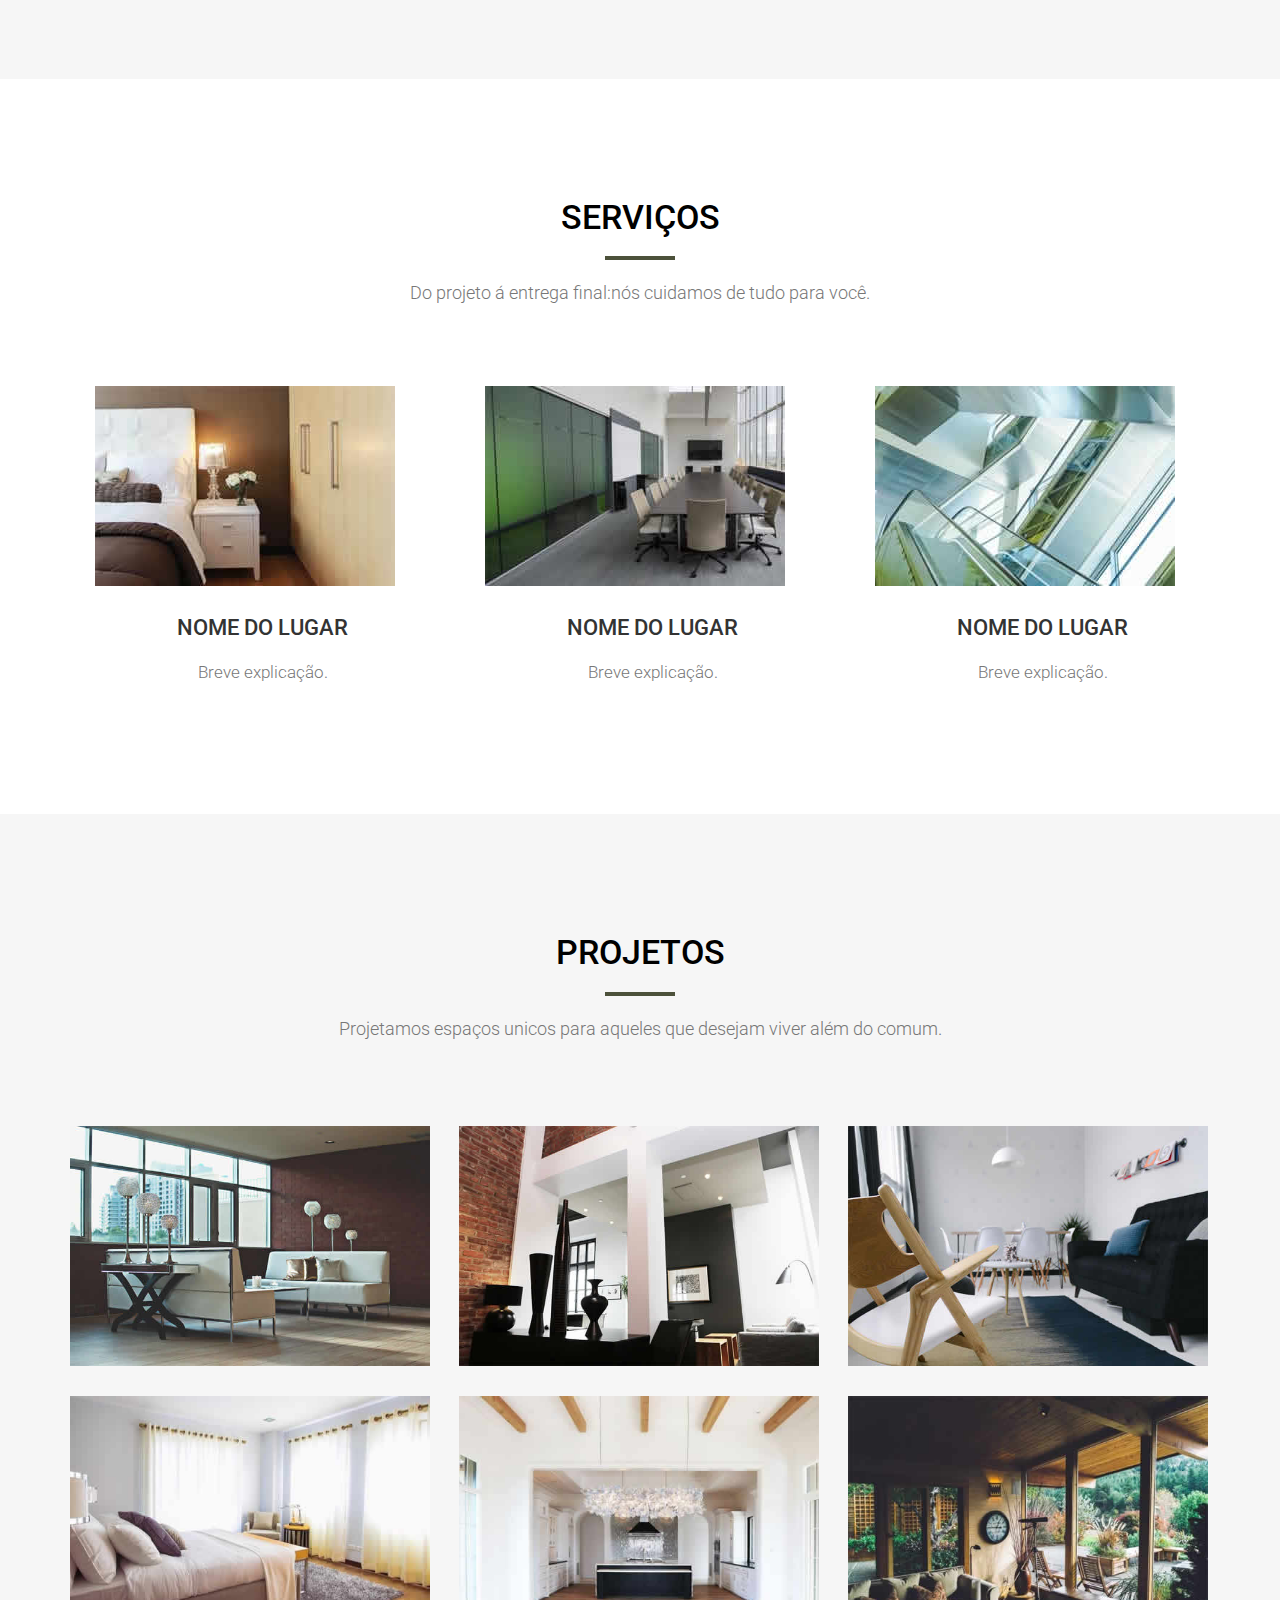
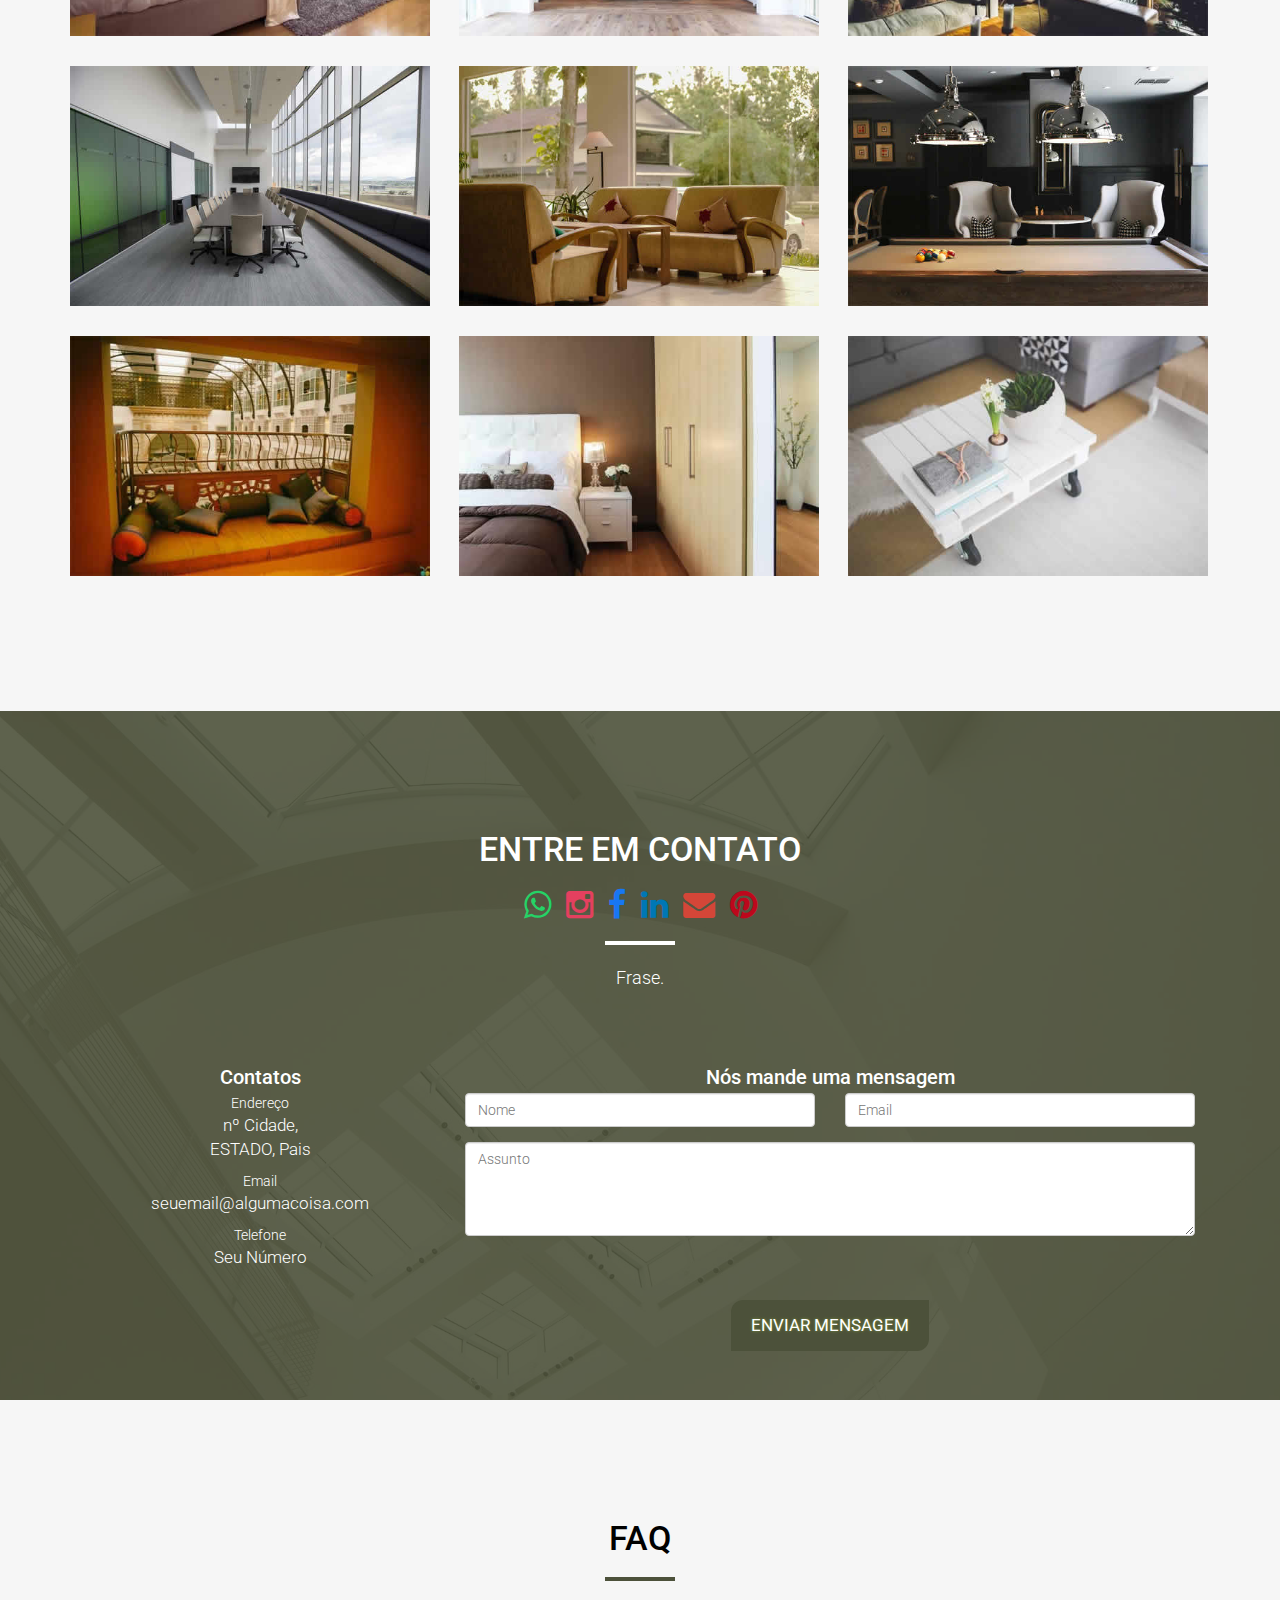
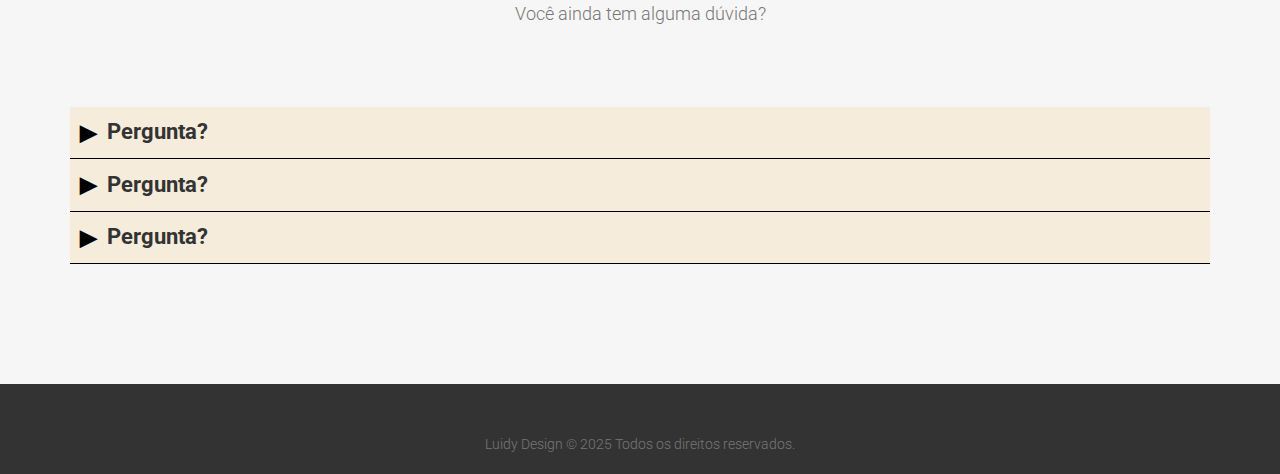
==== commit 82ea4fec: "FIX - Tirando identidade da empresa" ====
--- a/index.html
+++ b/index.html
@@ -4,13 +4,13 @@
 <head>
 	<meta charset="utf-8">
 	<meta name="viewport" content="width=device-width, initial-scale=1">
-	<title>Nome do Studio</title>
+	<title>Studio RUKA</title>
 	<meta name="description" content="">
 	<meta name="author" content="">
 
 	<!-- Favicons
     ================================================== -->
-	<link rel="shortcut icon" href="" type="image/x-icon">
+	<link rel="shortcut icon" href="img/favicon.ico" type="image/x-icon">
 	<link rel="apple-touch-icon" href="img/apple-touch-icon.png">
 	<link rel="apple-touch-icon" sizes="72x72" href="img/apple-touch-icon-72x72.png">
 	<link rel="apple-touch-icon" sizes="114x114" href="img/apple-touch-icon-114x114.png">
@@ -41,7 +41,7 @@
 				<button type="button" class="navbar-toggle collapsed" data-toggle="collapse"
 					data-target="#bs-example-navbar-collapse-1"> <span class="sr-only">Toggle navigation</span> <span
 						class="icon-bar"></span> <span class="icon-bar"></span> <span class="icon-bar"></span> </button>
-				<a class="navbar-brand page-scroll" href="#page-top">Nome do Studio</a>
+				<a class="navbar-brand page-scroll" href="#page-top">Studio RUKA</a>
 			</div>
 			<div class="collapse navbar-collapse" id="bs-example-navbar-collapse-1">
 				<ul class="nav navbar-nav navbar-right">
@@ -56,7 +56,7 @@
 	</nav>
 
 	<a href="#" class="back-to-top" id="backToTop">
-		<i class="fa fa-arrow-up"></i>
+		<i class="fa fa-arrow-up"></i> <!-- Ícone da seta -->
 	</a>
 
 	<!-- Header -->
@@ -66,7 +66,7 @@
 				<div class="container">
 					<div class="row">
 						<div class="intro-text">
-							<h1><strong>Nome do Studio</strong>
+							<h1><strong>Studio RUKA</strong>
 								<p>Transformando espaços e criando experiências.</p>
 								<a href="#about" class="btn btn-custom btn-lg page-scroll">Leia mais</a>
 						</div>
@@ -109,17 +109,17 @@
 			<div class="row">
 				<div class="col-xs-12 col-sm-4 service"> <img src="img/residential-design.jpg" class="img-responsive"
 						alt="Project Title">
-					<h3>Nome do Projeto</h3>
+					<h3>Nome do Lugar</h3>
 					<p>Breve explicação.</p>
 				</div>
 				<div class="col-xs-12 col-sm-4 service"> <img src="img/office-design.jpg" class="img-responsive"
 						alt="Project Title">
-					<h3>Nome do Projeto</h3>
+					<h3>Nome do Lugar</h3>
 					<p>Breve explicação.</p>
 				</div>
 				<div class="col-xs-12 col-sm-4 service"> <img src="img/commercial-design.jpg" class="img-responsive"
 						alt="Project Title">
-					<h3>Nome do Projeto</h3>
+					<h3>Nome do Lugar</h3>
 					<p>Breve explicação.</p>
 				</div>
 			</div>
@@ -138,133 +138,133 @@
 				<div class="portfolio-items">
 					<div class="col-sm-6 col-md-4 col-lg-4 residential">
 						<div class="portfolio-item">
-							<div class="hover-bg"> <a href="img/portfolio/01-large.jpg" title="Projeto Title"
-									data-lightbox-gallery="gallery1">
-									<div class="hover-text">
-										<h4>Projeto Nome</h4>
-									</div>
-									<img src="img/portfolio/01-small.jpg" class="img-responsive" alt="Projeto Title">
+							<div class="hover-bg"> <a href="img/portfolio/01-large.jpg" title="Nome do Projeto"
+									data-lightbox-gallery="gallery1">
+									<div class="hover-text">
+										<h4>Projeto Nome</h4>
+									</div>
+									<img src="img/portfolio/01-small.jpg" class="img-responsive" alt="Nome do Projeto">
 								</a> </div>
 						</div>
 					</div>
 					<div class="col-sm-6 col-md-4 col-lg-4 commercial">
 						<div class="portfolio-item">
-							<div class="hover-bg"> <a href="img/portfolio/02-large.jpg" title="Projeto Title"
-									data-lightbox-gallery="gallery1">
-									<div class="hover-text">
-										<h4>Projeto Nome</h4>
-									</div>
-									<img src="img/portfolio/02-small.jpg" class="img-responsive" alt="Projeto Title">
+							<div class="hover-bg"> <a href="img/portfolio/02-large.jpg" title="Nome do Projeto"
+									data-lightbox-gallery="gallery1">
+									<div class="hover-text">
+										<h4>Projeto Nome</h4>
+									</div>
+									<img src="img/portfolio/02-small.jpg" class="img-responsive" alt="Nome do Projeto">
 								</a> </div>
 						</div>
 					</div>
 					<div class="col-sm-6 col-md-4 col-lg-4 residential">
 						<div class="portfolio-item">
-							<div class="hover-bg"> <a href="img/portfolio/03-large.jpg" title="Projeto Title"
-									data-lightbox-gallery="gallery1">
-									<div class="hover-text">
-										<h4>Projeto Nome</h4>
-									</div>
-									<img src="img/portfolio/03-small.jpg" class="img-responsive" alt="Projeto Title">
+							<div class="hover-bg"> <a href="img/portfolio/03-large.jpg" title="Nome do Projeto"
+									data-lightbox-gallery="gallery1">
+									<div class="hover-text">
+										<h4>Projeto Nome</h4>
+									</div>
+									<img src="img/portfolio/03-small.jpg" class="img-responsive" alt="Nome do Projeto">
 								</a> </div>
 						</div>
 					</div>
 					<div class="col-sm-6 col-md-4 col-lg-4 residential">
 						<div class="portfolio-item">
-							<div class="hover-bg"> <a href="img/portfolio/04-large.jpg" title="Projeto Title"
-									data-lightbox-gallery="gallery1">
-									<div class="hover-text">
-										<h4>Projeto Nome</h4>
-									</div>
-									<img src="img/portfolio/04-small.jpg" class="img-responsive" alt="Projeto Title">
+							<div class="hover-bg"> <a href="img/portfolio/04-large.jpg" title="Nome do Projeto"
+									data-lightbox-gallery="gallery1">
+									<div class="hover-text">
+										<h4>Projeto Nome</h4>
+									</div>
+									<img src="img/portfolio/04-small.jpg" class="img-responsive" alt="Nome do Projeto">
 								</a> </div>
 						</div>
 					</div>
 					<div class="col-sm-6 col-md-4 col-lg-4 commercial">
 						<div class="portfolio-item">
-							<div class="hover-bg"> <a href="img/portfolio/05-large.jpg" title="Projeto Title"
-									data-lightbox-gallery="gallery1">
-									<div class="hover-text">
-										<h4>Projeto Nome</h4>
-									</div>
-									<img src="img/portfolio/05-small.jpg" class="img-responsive" alt="Projeto Title">
+							<div class="hover-bg"> <a href="img/portfolio/05-large.jpg" title="Nome do Projeto"
+									data-lightbox-gallery="gallery1">
+									<div class="hover-text">
+										<h4>Projeto Nome</h4>
+									</div>
+									<img src="img/portfolio/05-small.jpg" class="img-responsive" alt="Nome do Projeto">
 								</a> </div>
 						</div>
 					</div>
 					<div class="col-sm-6 col-md-4 col-lg-4 office">
 						<div class="portfolio-item">
-							<div class="hover-bg"> <a href="img/portfolio/06-large.jpg" title="Projeto Title"
-									data-lightbox-gallery="gallery1">
-									<div class="hover-text">
-										<h4>Projeto Nome</h4>
-									</div>
-									<img src="img/portfolio/06-small.jpg" class="img-responsive" alt="Projeto Title">
+							<div class="hover-bg"> <a href="img/portfolio/06-large.jpg" title="Nome do Projeto"
+									data-lightbox-gallery="gallery1">
+									<div class="hover-text">
+										<h4>Projeto Nome</h4>
+									</div>
+									<img src="img/portfolio/06-small.jpg" class="img-responsive" alt="Nome do Projeto">
 								</a> </div>
 						</div>
 					</div>
 					<div class="col-sm-6 col-md-4 col-lg-4 office">
 						<div class="portfolio-item">
-							<div class="hover-bg"> <a href="img/portfolio/07-large.jpg" title="Projeto Title"
-									data-lightbox-gallery="gallery1">
-									<div class="hover-text">
-										<h4>Projeto Nome</h4>
-									</div>
-									<img src="img/portfolio/07-small.jpg" class="img-responsive" alt="Projeto Title">
+							<div class="hover-bg"> <a href="img/portfolio/07-large.jpg" title="Nome do Projeto"
+									data-lightbox-gallery="gallery1">
+									<div class="hover-text">
+										<h4>Projeto Nome</h4>
+									</div>
+									<img src="img/portfolio/07-small.jpg" class="img-responsive" alt="Nome do Projeto">
 								</a> </div>
 						</div>
 					</div>
 					<div class="col-sm-6 col-md-4 col-lg-4 residential">
 						<div class="portfolio-item">
-							<div class="hover-bg"> <a href="img/portfolio/08-large.jpg" title="Projeto Title"
-									data-lightbox-gallery="gallery1">
-									<div class="hover-text">
-										<h4>Projeto Nome</h4>
-									</div>
-									<img src="img/portfolio/08-small.jpg" class="img-responsive" alt="Projeto Title">
+							<div class="hover-bg"> <a href="img/portfolio/08-large.jpg" title="Nome do Projeto"
+									data-lightbox-gallery="gallery1">
+									<div class="hover-text">
+										<h4>Projeto Nome</h4>
+									</div>
+									<img src="img/portfolio/08-small.jpg" class="img-responsive" alt="Nome do Projeto">
 								</a> </div>
 						</div>
 					</div>
 					<div class="col-sm-6 col-md-4 col-lg-4 commercial">
 						<div class="portfolio-item">
-							<div class="hover-bg"> <a href="img/portfolio/09-large.jpg" title="Projeto Title"
-									data-lightbox-gallery="gallery1">
-									<div class="hover-text">
-										<h4>Projeto Nome</h4>
-									</div>
-									<img src="img/portfolio/09-small.jpg" class="img-responsive" alt="Projeto Title">
+							<div class="hover-bg"> <a href="img/portfolio/09-large.jpg" title="Nome do Projeto"
+									data-lightbox-gallery="gallery1">
+									<div class="hover-text">
+										<h4>Projeto Nome</h4>
+									</div>
+									<img src="img/portfolio/09-small.jpg" class="img-responsive" alt="Nome do Projeto">
 								</a> </div>
 						</div>
 					</div>
 					<div class="col-sm-6 col-md-4 col-lg-4 office">
 						<div class="portfolio-item">
-							<div class="hover-bg"> <a href="img/portfolio/10-large.jpg" title="Projeto Title"
-									data-lightbox-gallery="gallery1">
-									<div class="hover-text">
-										<h4>Projeto Nome</h4>
-									</div>
-									<img src="img/portfolio/10-small.jpg" class="img-responsive" alt="Projeto Title">
+							<div class="hover-bg"> <a href="img/portfolio/10-large.jpg" title="Nome do Projeto"
+									data-lightbox-gallery="gallery1">
+									<div class="hover-text">
+										<h4>Projeto Nome</h4>
+									</div>
+									<img src="img/portfolio/10-small.jpg" class="img-responsive" alt="Nome do Projeto">
 								</a> </div>
 						</div>
 					</div>
 					<div class="col-sm-6 col-md-4 col-lg-4 office">
 						<div class="portfolio-item">
-							<div class="hover-bg"> <a href="img/portfolio/11-large.jpg" title="Projeto Title"
-									data-lightbox-gallery="gallery1">
-									<div class="hover-text">
-										<h4>Projeto Nome</h4>
-									</div>
-									<img src="img/portfolio/11-small.jpg" class="img-responsive" alt="Projeto Title">
+							<div class="hover-bg"> <a href="img/portfolio/11-large.jpg" title="Nome do Projeto"
+									data-lightbox-gallery="gallery1">
+									<div class="hover-text">
+										<h4>Projeto Nome</h4>
+									</div>
+									<img src="img/portfolio/11-small.jpg" class="img-responsive" alt="Nome do Projeto">
 								</a> </div>
 						</div>
 					</div>
 					<div class="col-sm-6 col-md-4 col-lg-4 residential">
 						<div class="portfolio-item">
-							<div class="hover-bg"> <a href="img/portfolio/12-large.jpg" title="Projeto Title"
-									data-lightbox-gallery="gallery1">
-									<div class="hover-text">
-										<h4>Projeto Nome</h4>
-									</div>
-									<img src="img/portfolio/12-small.jpg" class="img-responsive" alt="Projeto Title">
+							<div class="hover-bg"> <a href="img/portfolio/12-large.jpg" title="Nome do Projeto"
+									data-lightbox-gallery="gallery1">
+									<div class="hover-text">
+										<h4>Projeto Nome</h4>
+									</div>
+									<img src="img/portfolio/12-small.jpg" class="img-responsive" alt="Nome do Projeto">
 								</a> </div>
 						</div>
 					</div>
@@ -281,13 +281,13 @@
 					<h2>Entre em Contato</h2>
 					<div class="icons">
 						<ul>
-							<li><a href="" target="_blank"><i class="fa fa-whatsapp"></i></a>
+							<li><a href="https://wa.me/5511998956610" target="_blank"><i class="fa fa-whatsapp"></i></a>
 							</li>
-							<li><a href=""
+							<li><a href="https://www.instagram.com/studio.ruka/profilecard/?igsh=bmw3anJyNXFkMHJi"
 									target="_blank"><i class="fa fa-instagram"></i></a></li>
 							<li><a href="#"><i class="fa fa-facebook" target="_blank"></i></a></li>
 							<li><a href="#"><i class="fa fa-linkedin" target="_blank"></i></a></li>
-							<li><a href=""><i class="fa fa-envelope" target="_blank"></i></a>
+							<li><a href="mailto:seuemail@gmail.com"><i class="fa fa-envelope" target="_blank"></i></a>
 							</li>
 							<li><a href="#"><i class="fa fa-pinterest" target="_blank"></i></a></li>
 						</ul>
@@ -306,11 +306,11 @@
 						<p>seuemail@algumacoisa.com</p>
 					</div>
 					<div class="contact-item"> <span>Telefone</span>
-						<p> Seu Telefone </p>
+						<p> Seu Número </p>
 					</div>
 				</div>
 				<div class="col-md-8">
-					<h3>Entre em contato Conosco</h3>
+					<h3>Nós mande uma mensagem</h3>
 					<form name="sentMessage" id="contactForm" novalidate>
 						<div class="row">
 							<div class="col-md-6">
@@ -400,4 +400,4 @@
 	<script type="text/javascript" src="js/main.js"></script>
 </body>
 
-</html>
+</html>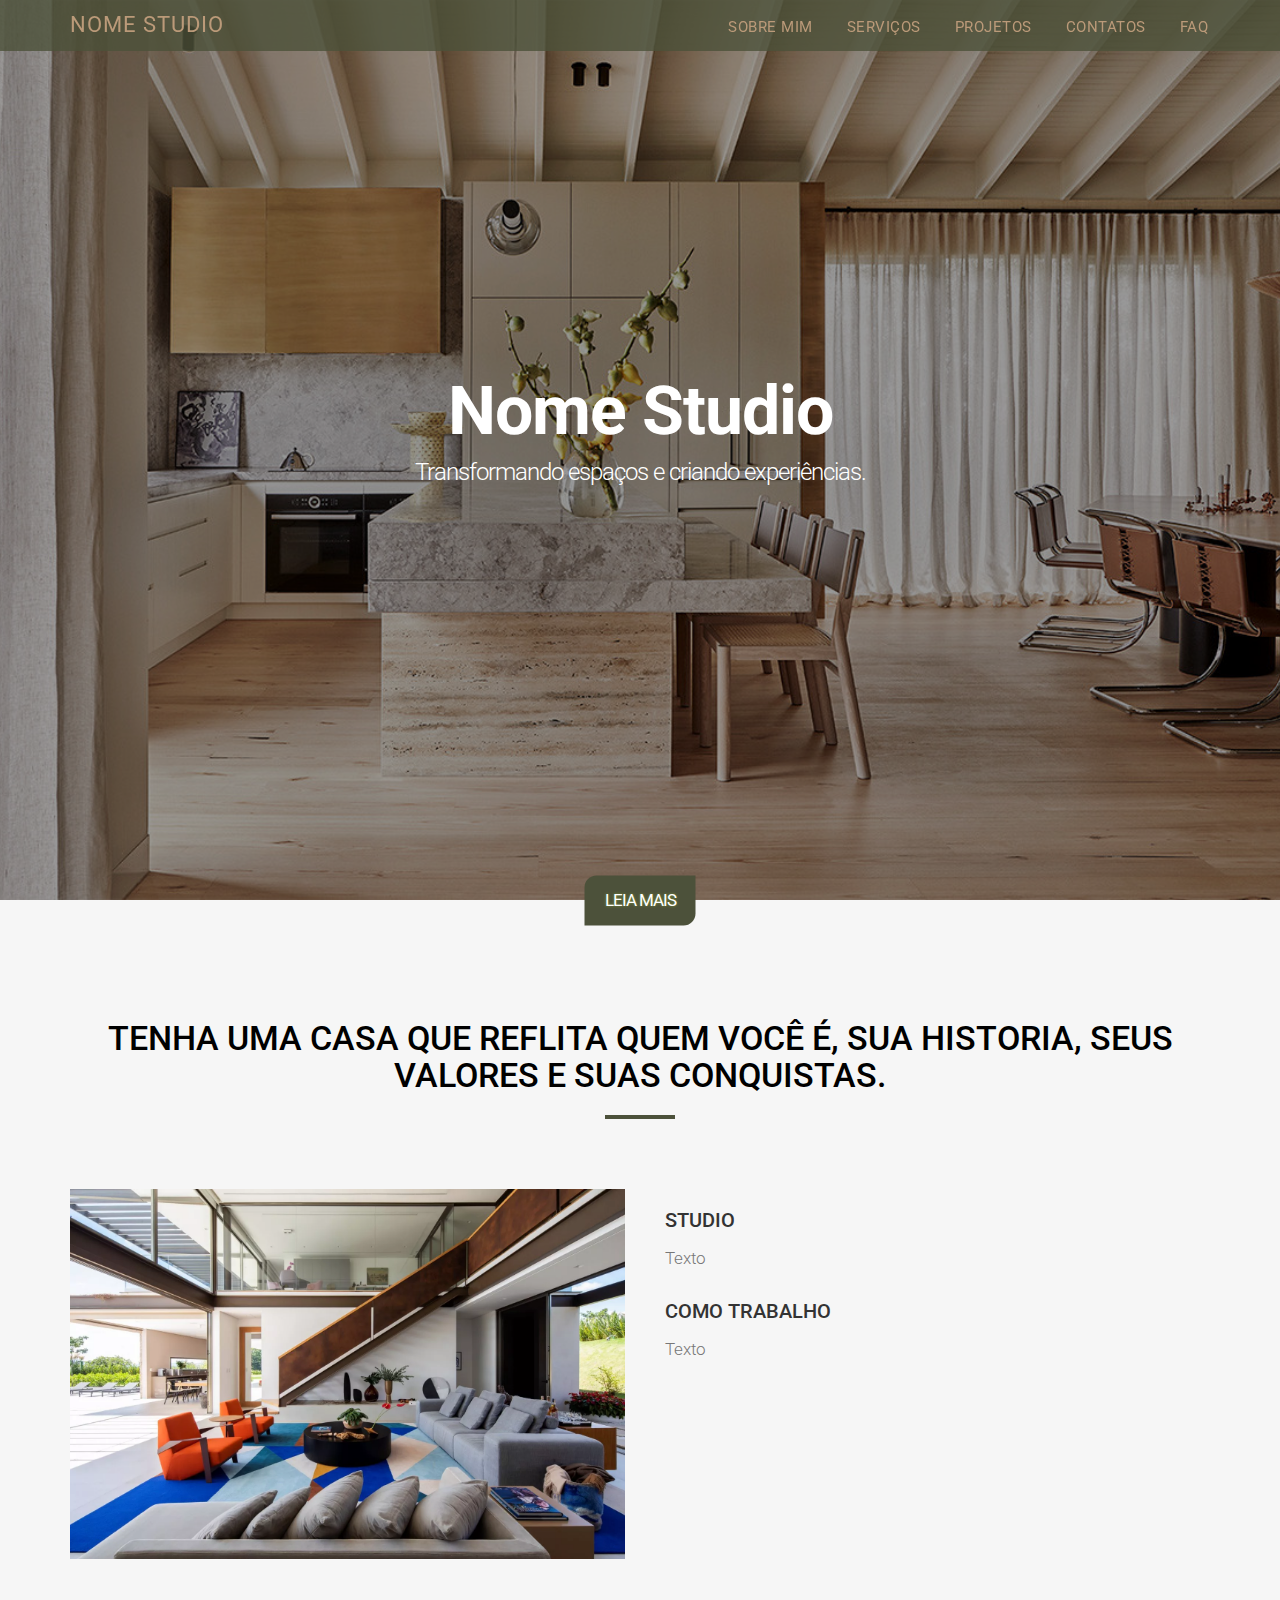
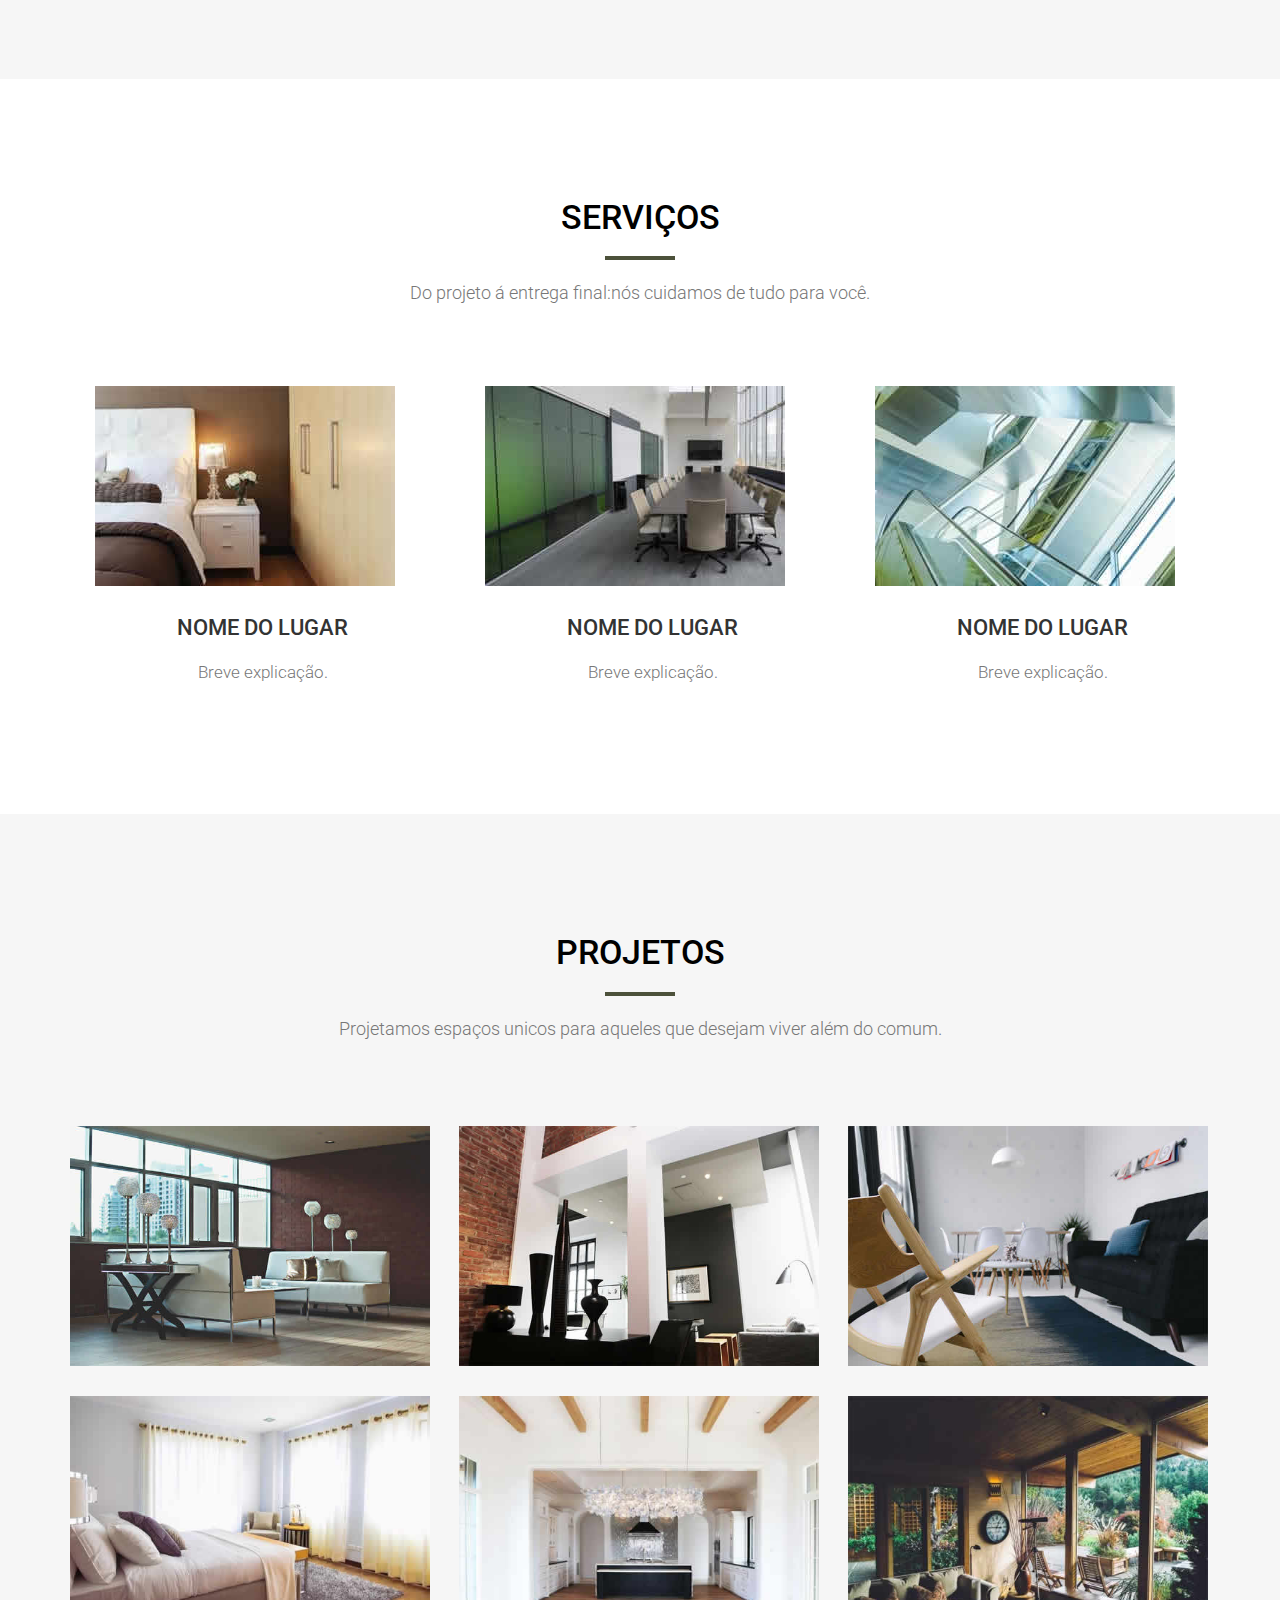
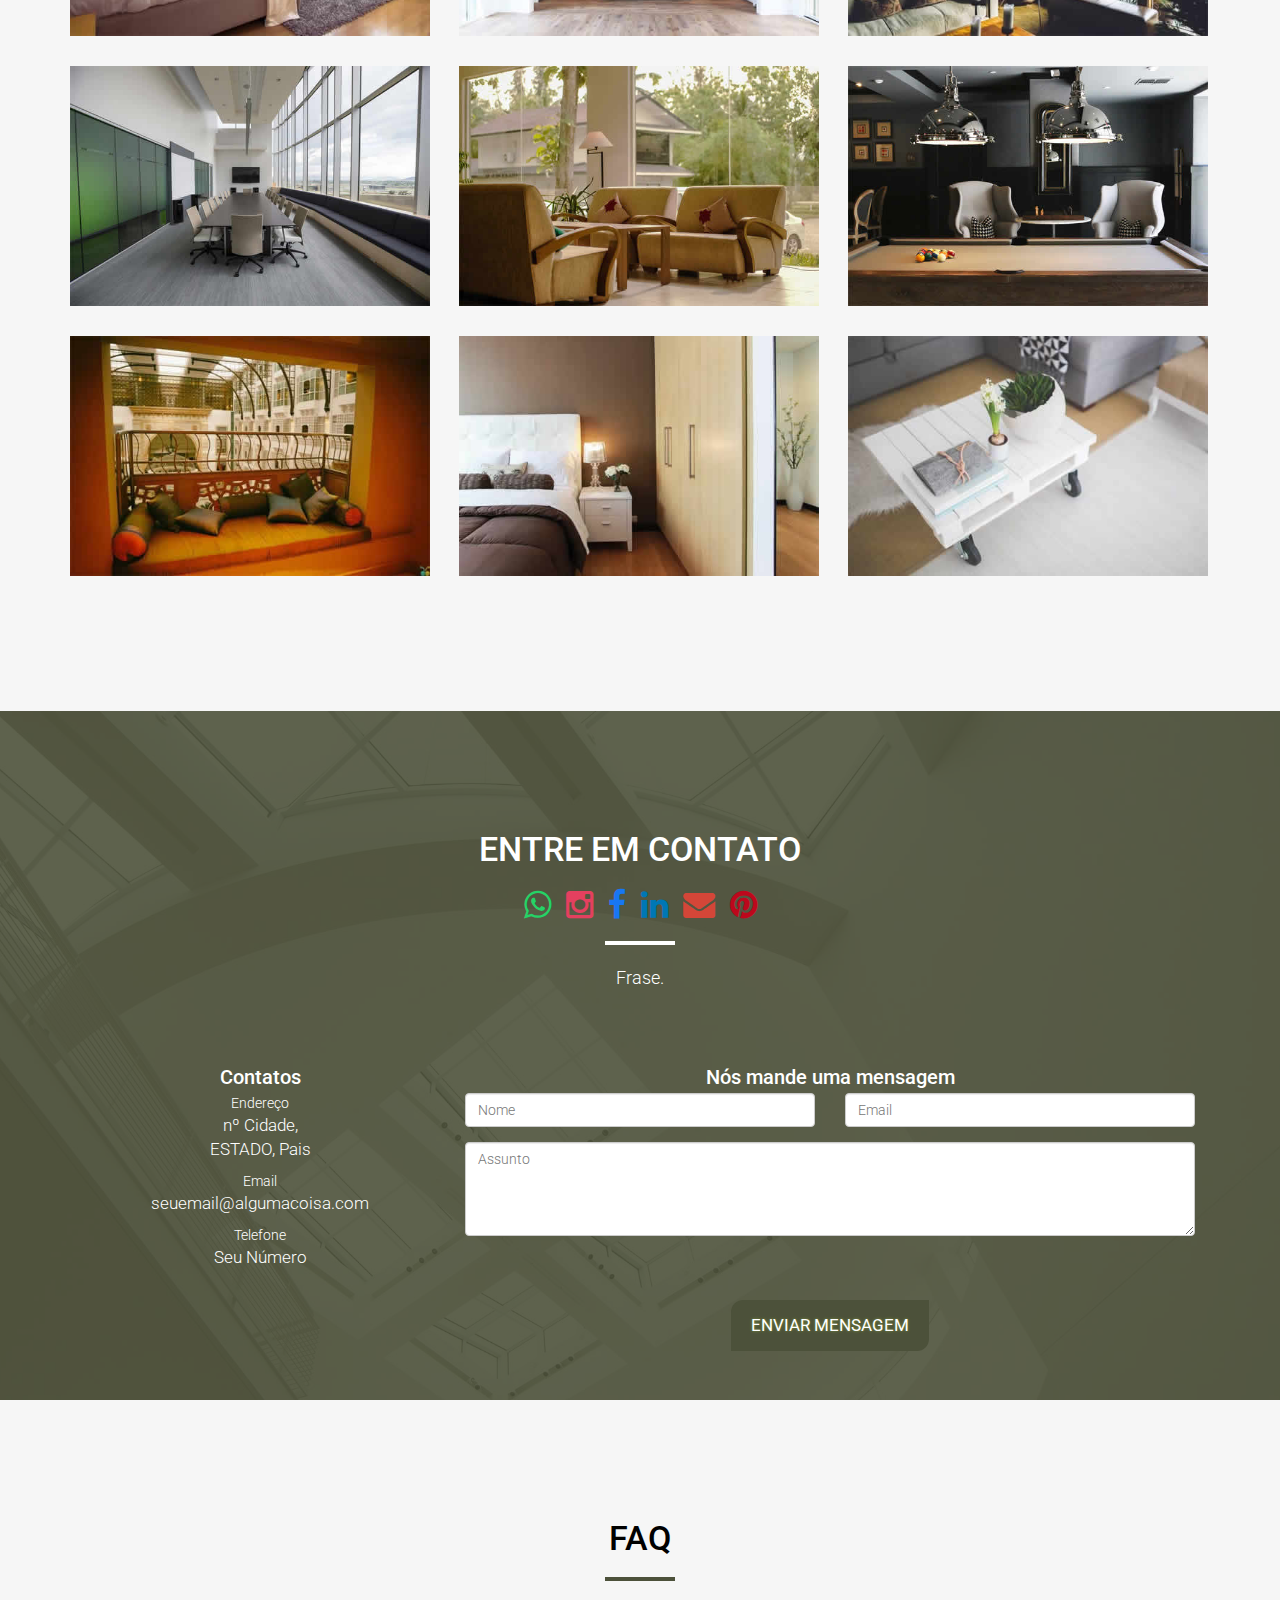
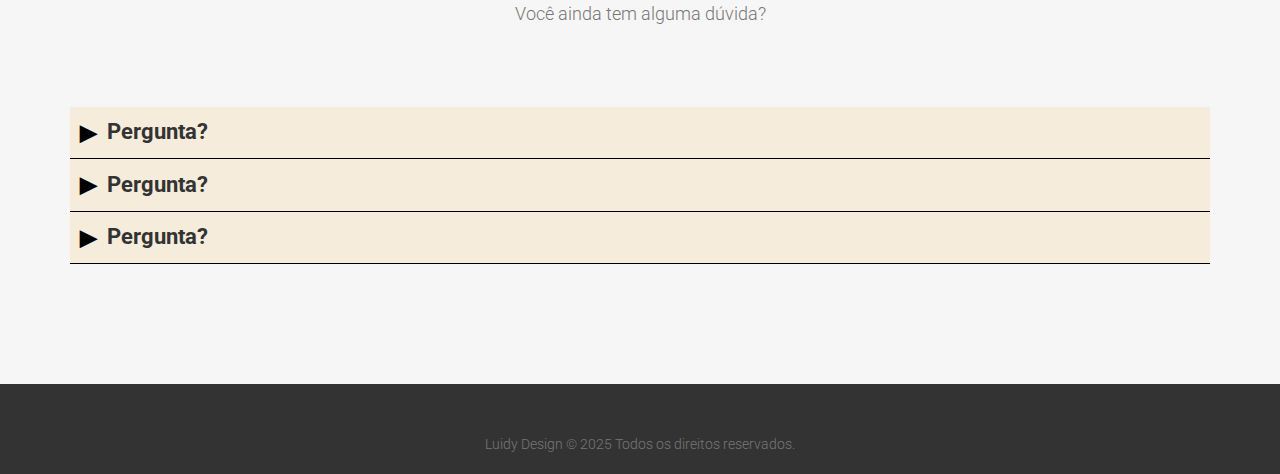
==== commit ade8e054: "FIX" ====
--- a/index.html
+++ b/index.html
@@ -4,7 +4,7 @@
 <head>
 	<meta charset="utf-8">
 	<meta name="viewport" content="width=device-width, initial-scale=1">
-	<title>Studio RUKA</title>
+	<title>Nome Studio</title>
 	<meta name="description" content="">
 	<meta name="author" content="">
 
@@ -41,7 +41,7 @@
 				<button type="button" class="navbar-toggle collapsed" data-toggle="collapse"
 					data-target="#bs-example-navbar-collapse-1"> <span class="sr-only">Toggle navigation</span> <span
 						class="icon-bar"></span> <span class="icon-bar"></span> <span class="icon-bar"></span> </button>
-				<a class="navbar-brand page-scroll" href="#page-top">Studio RUKA</a>
+				<a class="navbar-brand page-scroll" href="#page-top">Nome Studio</a>
 			</div>
 			<div class="collapse navbar-collapse" id="bs-example-navbar-collapse-1">
 				<ul class="nav navbar-nav navbar-right">
@@ -66,7 +66,7 @@
 				<div class="container">
 					<div class="row">
 						<div class="intro-text">
-							<h1><strong>Studio RUKA</strong>
+							<h1><strong>Nome Studio</strong>
 								<p>Transformando espaços e criando experiências.</p>
 								<a href="#about" class="btn btn-custom btn-lg page-scroll">Leia mais</a>
 						</div>
@@ -281,9 +281,9 @@
 					<h2>Entre em Contato</h2>
 					<div class="icons">
 						<ul>
-							<li><a href="https://wa.me/5511998956610" target="_blank"><i class="fa fa-whatsapp"></i></a>
+							<li><a href="" target="_blank"><i class="fa fa-whatsapp"></i></a>
 							</li>
-							<li><a href="https://www.instagram.com/studio.ruka/profilecard/?igsh=bmw3anJyNXFkMHJi"
+							<li><a href=""
 									target="_blank"><i class="fa fa-instagram"></i></a></li>
 							<li><a href="#"><i class="fa fa-facebook" target="_blank"></i></a></li>
 							<li><a href="#"><i class="fa fa-linkedin" target="_blank"></i></a></li>
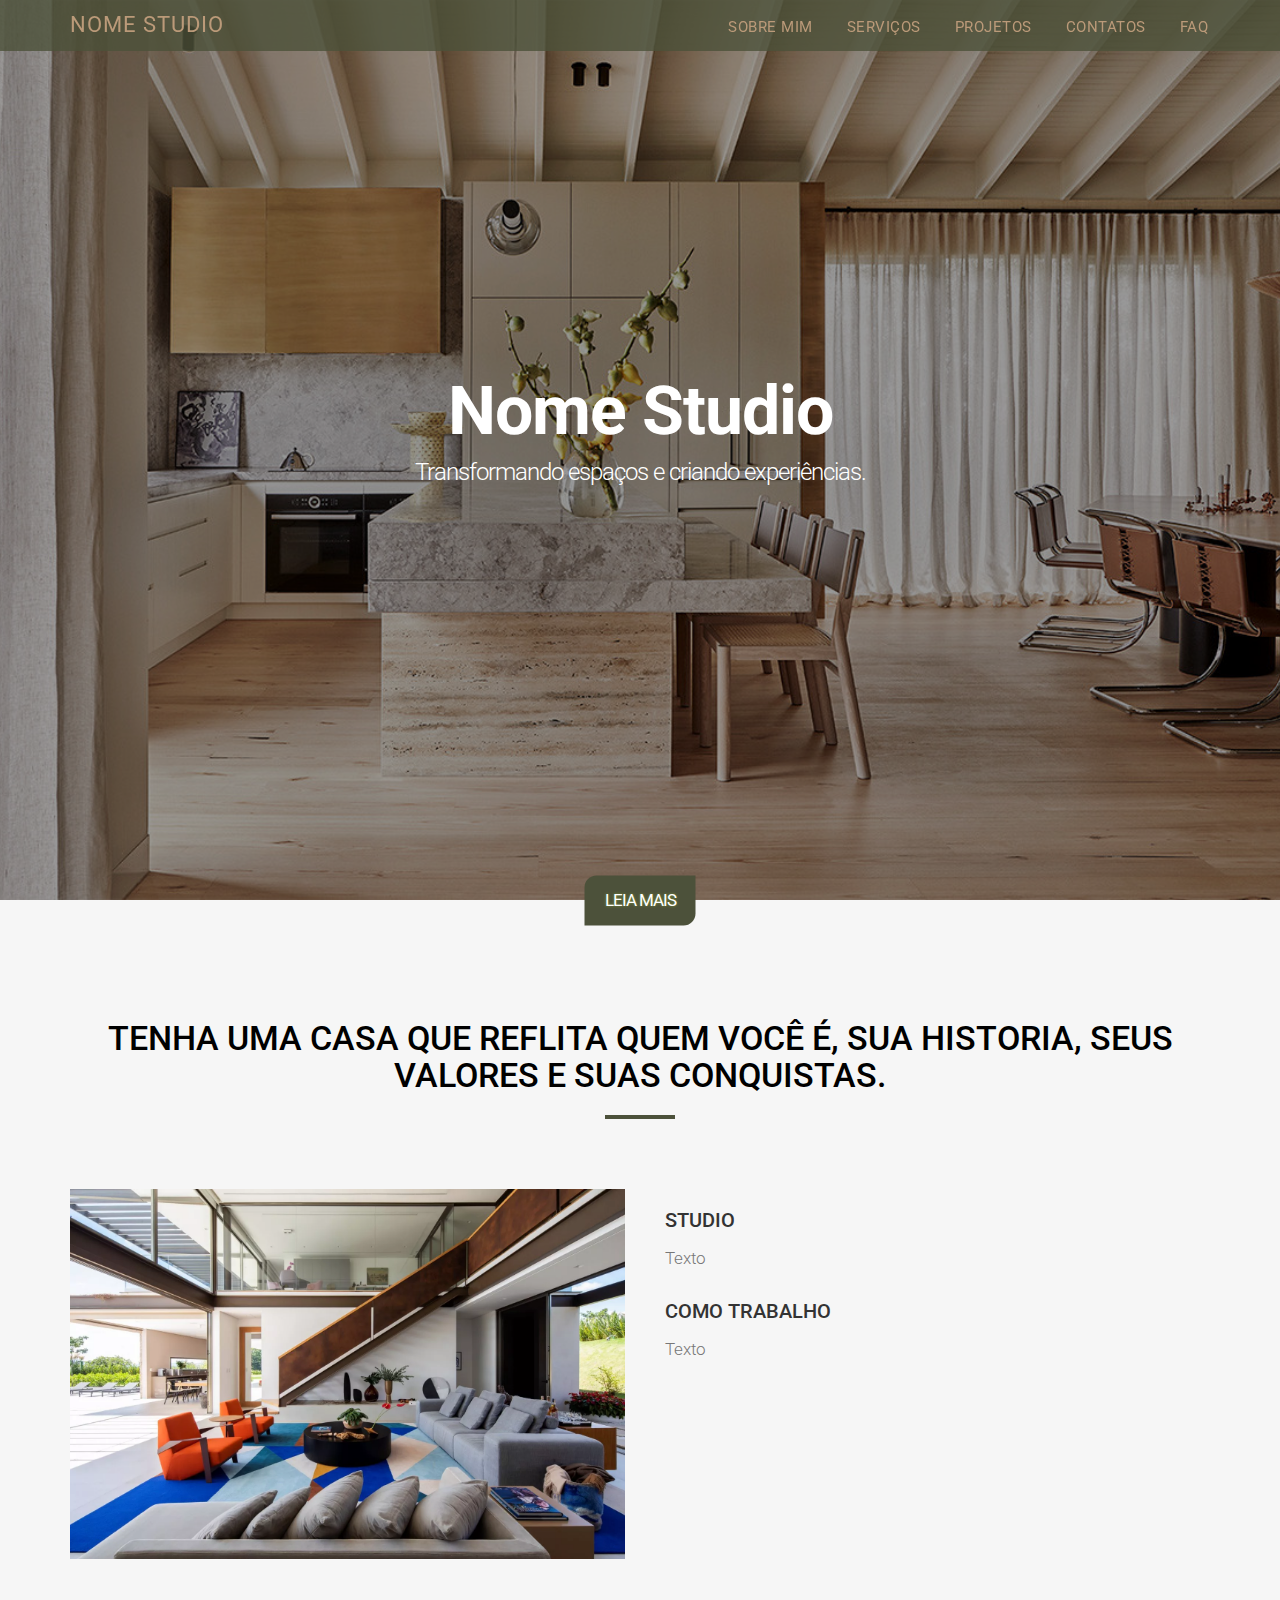
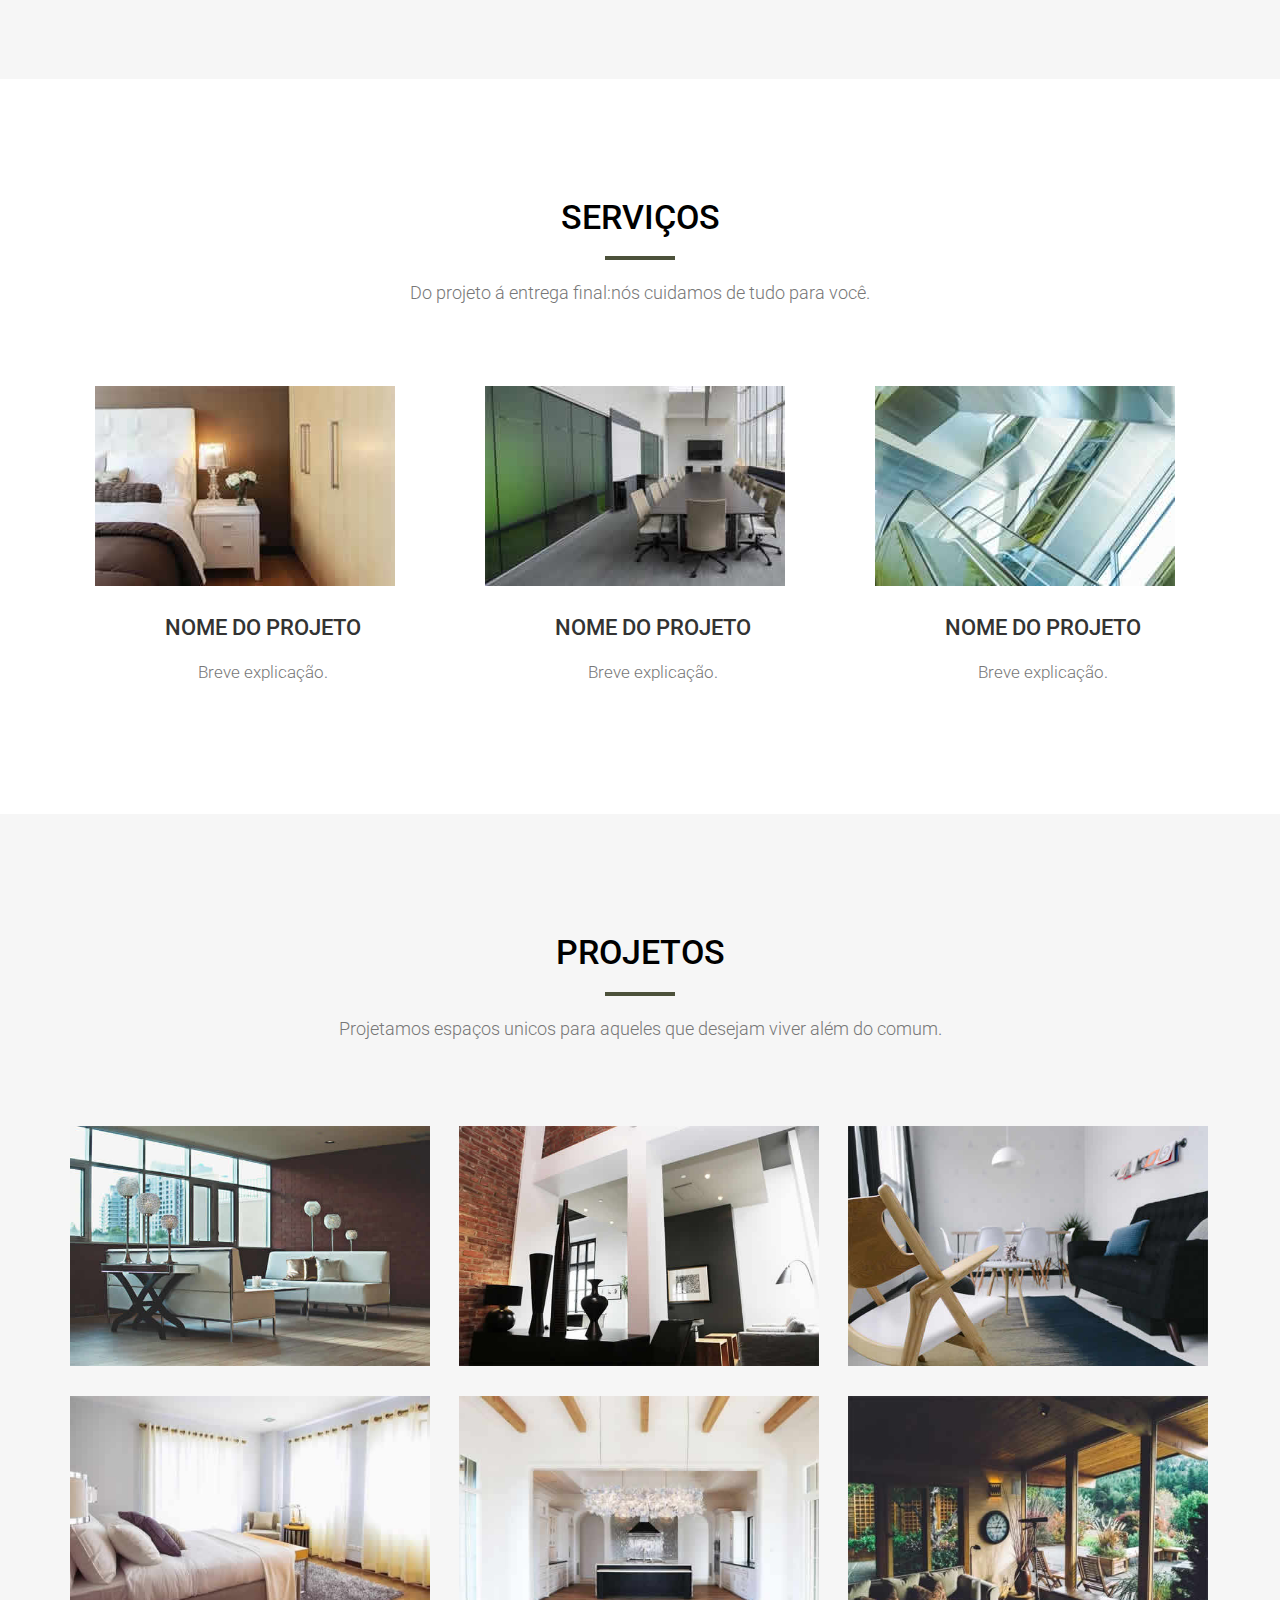
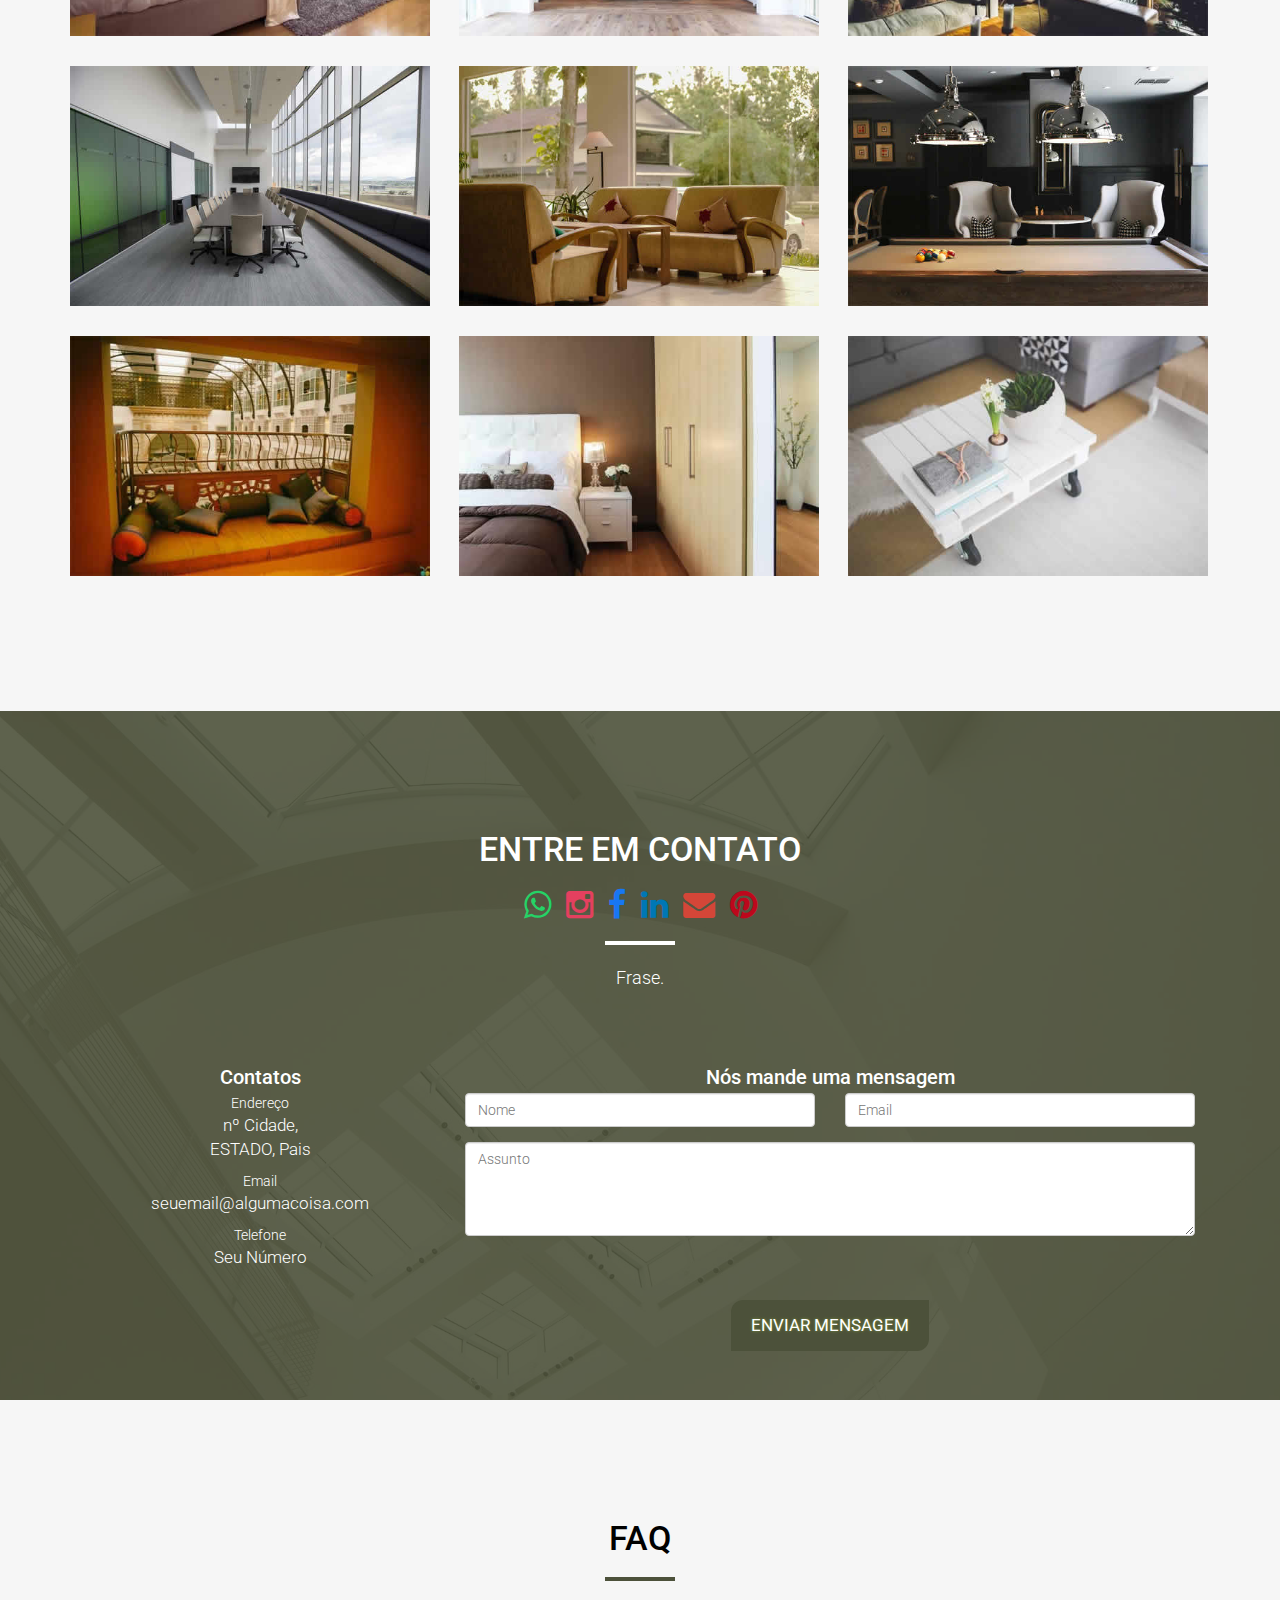
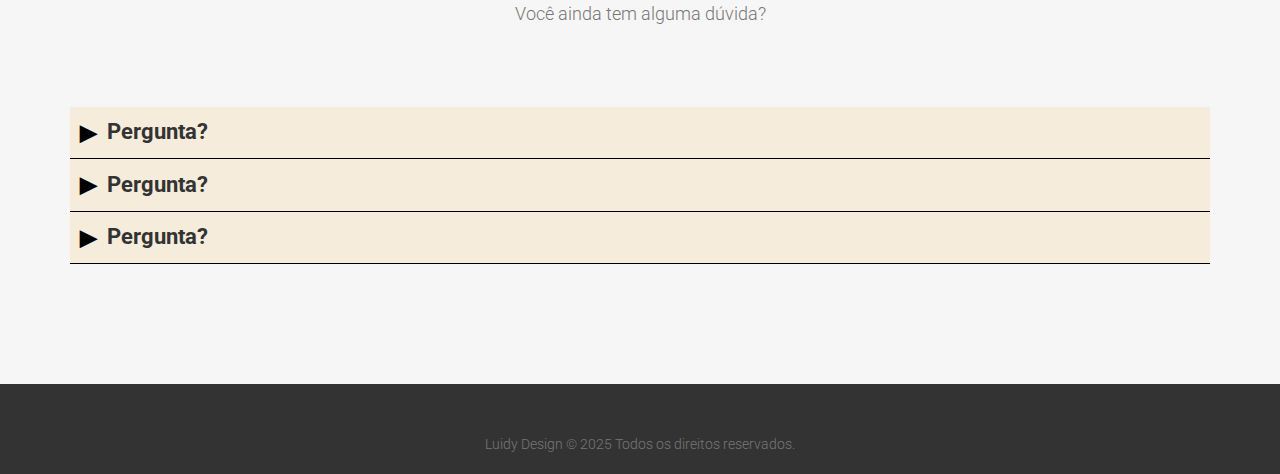
==== commit debab823: "Merge branch 'main' of https://github.com/LuidyTeles/Studio-Ruka" ====
--- a/index.html
+++ b/index.html
@@ -10,7 +10,7 @@
 
 	<!-- Favicons
     ================================================== -->
-	<link rel="shortcut icon" href="img/favicon.ico" type="image/x-icon">
+	<link rel="shortcut icon" href="" type="image/x-icon">
 	<link rel="apple-touch-icon" href="img/apple-touch-icon.png">
 	<link rel="apple-touch-icon" sizes="72x72" href="img/apple-touch-icon-72x72.png">
 	<link rel="apple-touch-icon" sizes="114x114" href="img/apple-touch-icon-114x114.png">
@@ -56,7 +56,7 @@
 	</nav>
 
 	<a href="#" class="back-to-top" id="backToTop">
-		<i class="fa fa-arrow-up"></i> <!-- Ícone da seta -->
+		<i class="fa fa-arrow-up"></i>
 	</a>
 
 	<!-- Header -->
@@ -109,17 +109,17 @@
 			<div class="row">
 				<div class="col-xs-12 col-sm-4 service"> <img src="img/residential-design.jpg" class="img-responsive"
 						alt="Project Title">
-					<h3>Nome do Lugar</h3>
+					<h3>Nome do Projeto</h3>
 					<p>Breve explicação.</p>
 				</div>
 				<div class="col-xs-12 col-sm-4 service"> <img src="img/office-design.jpg" class="img-responsive"
 						alt="Project Title">
-					<h3>Nome do Lugar</h3>
+					<h3>Nome do Projeto</h3>
 					<p>Breve explicação.</p>
 				</div>
 				<div class="col-xs-12 col-sm-4 service"> <img src="img/commercial-design.jpg" class="img-responsive"
 						alt="Project Title">
-					<h3>Nome do Lugar</h3>
+					<h3>Nome do Projeto</h3>
 					<p>Breve explicação.</p>
 				</div>
 			</div>
@@ -287,7 +287,7 @@
 									target="_blank"><i class="fa fa-instagram"></i></a></li>
 							<li><a href="#"><i class="fa fa-facebook" target="_blank"></i></a></li>
 							<li><a href="#"><i class="fa fa-linkedin" target="_blank"></i></a></li>
-							<li><a href="mailto:seuemail@gmail.com"><i class="fa fa-envelope" target="_blank"></i></a>
+							<li><a href=""><i class="fa fa-envelope" target="_blank"></i></a>
 							</li>
 							<li><a href="#"><i class="fa fa-pinterest" target="_blank"></i></a></li>
 						</ul>
@@ -400,4 +400,4 @@
 	<script type="text/javascript" src="js/main.js"></script>
 </body>
 
-</html>+</html>
